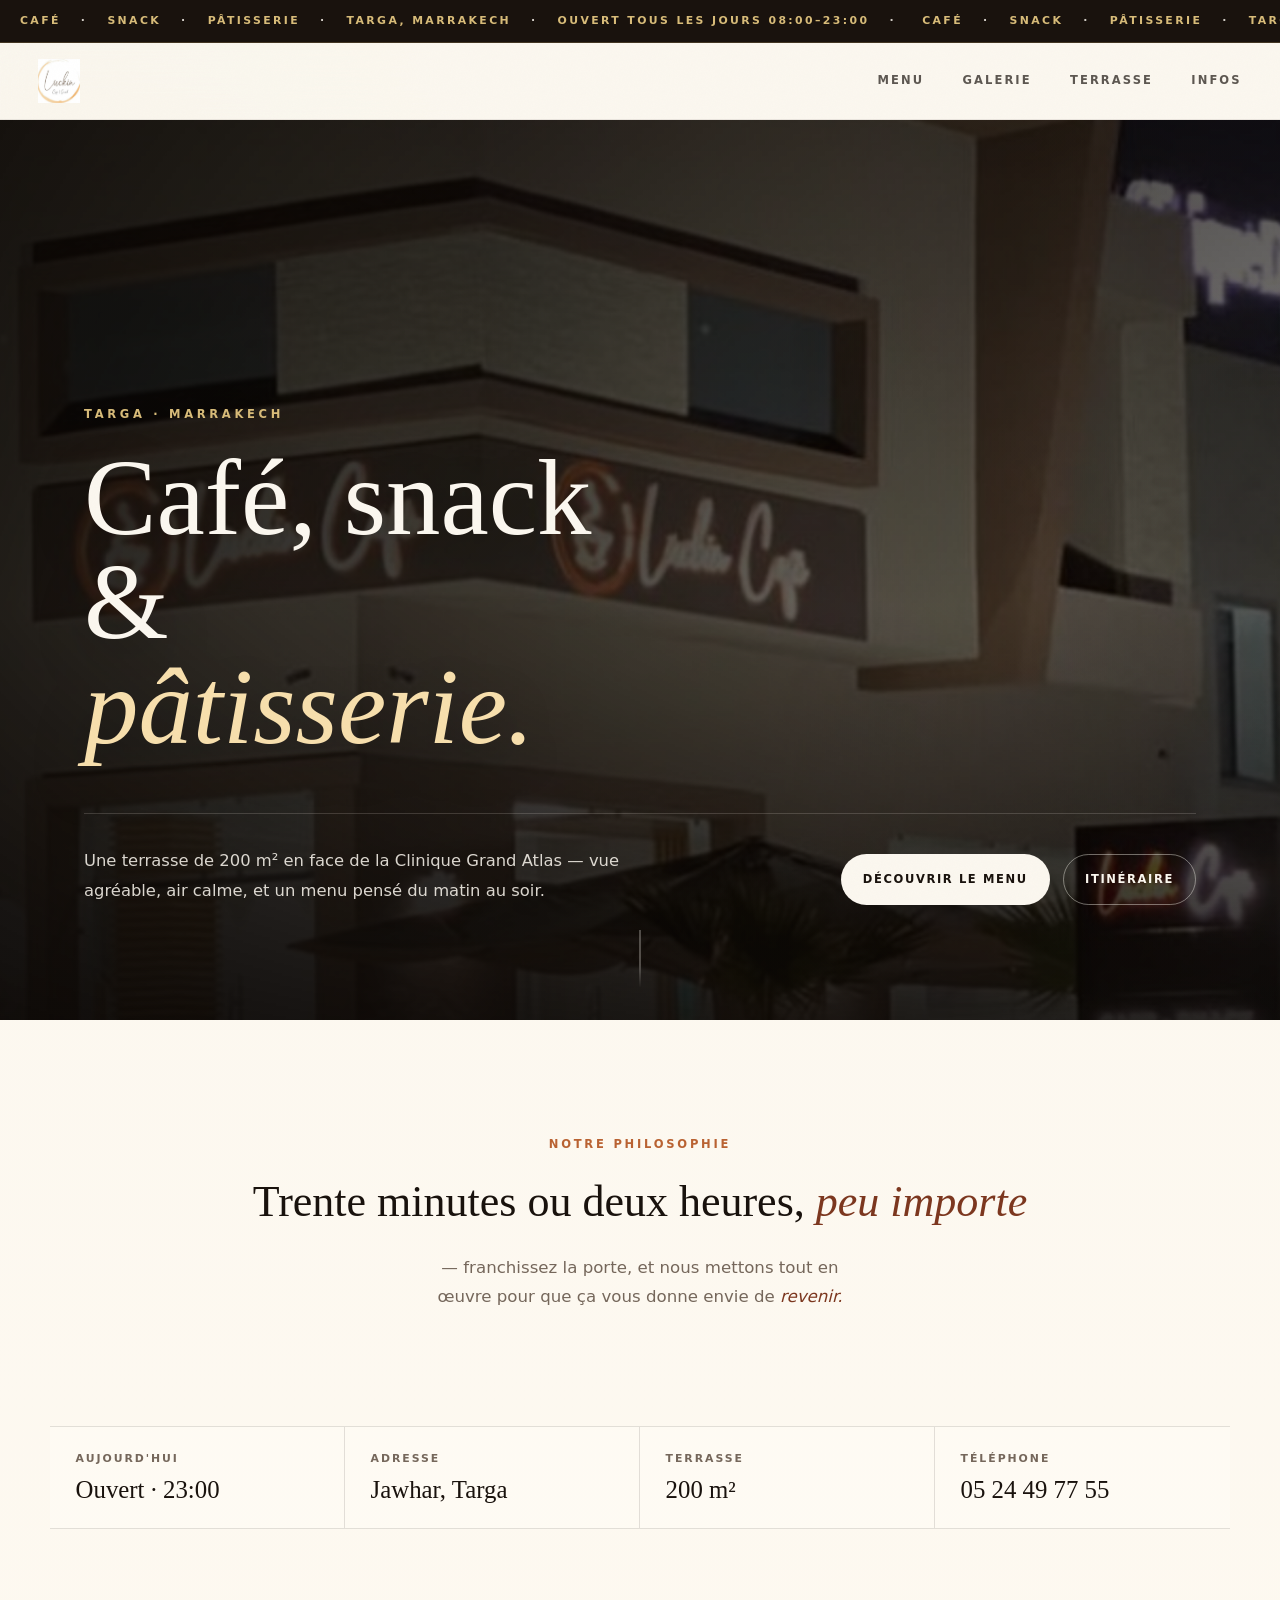
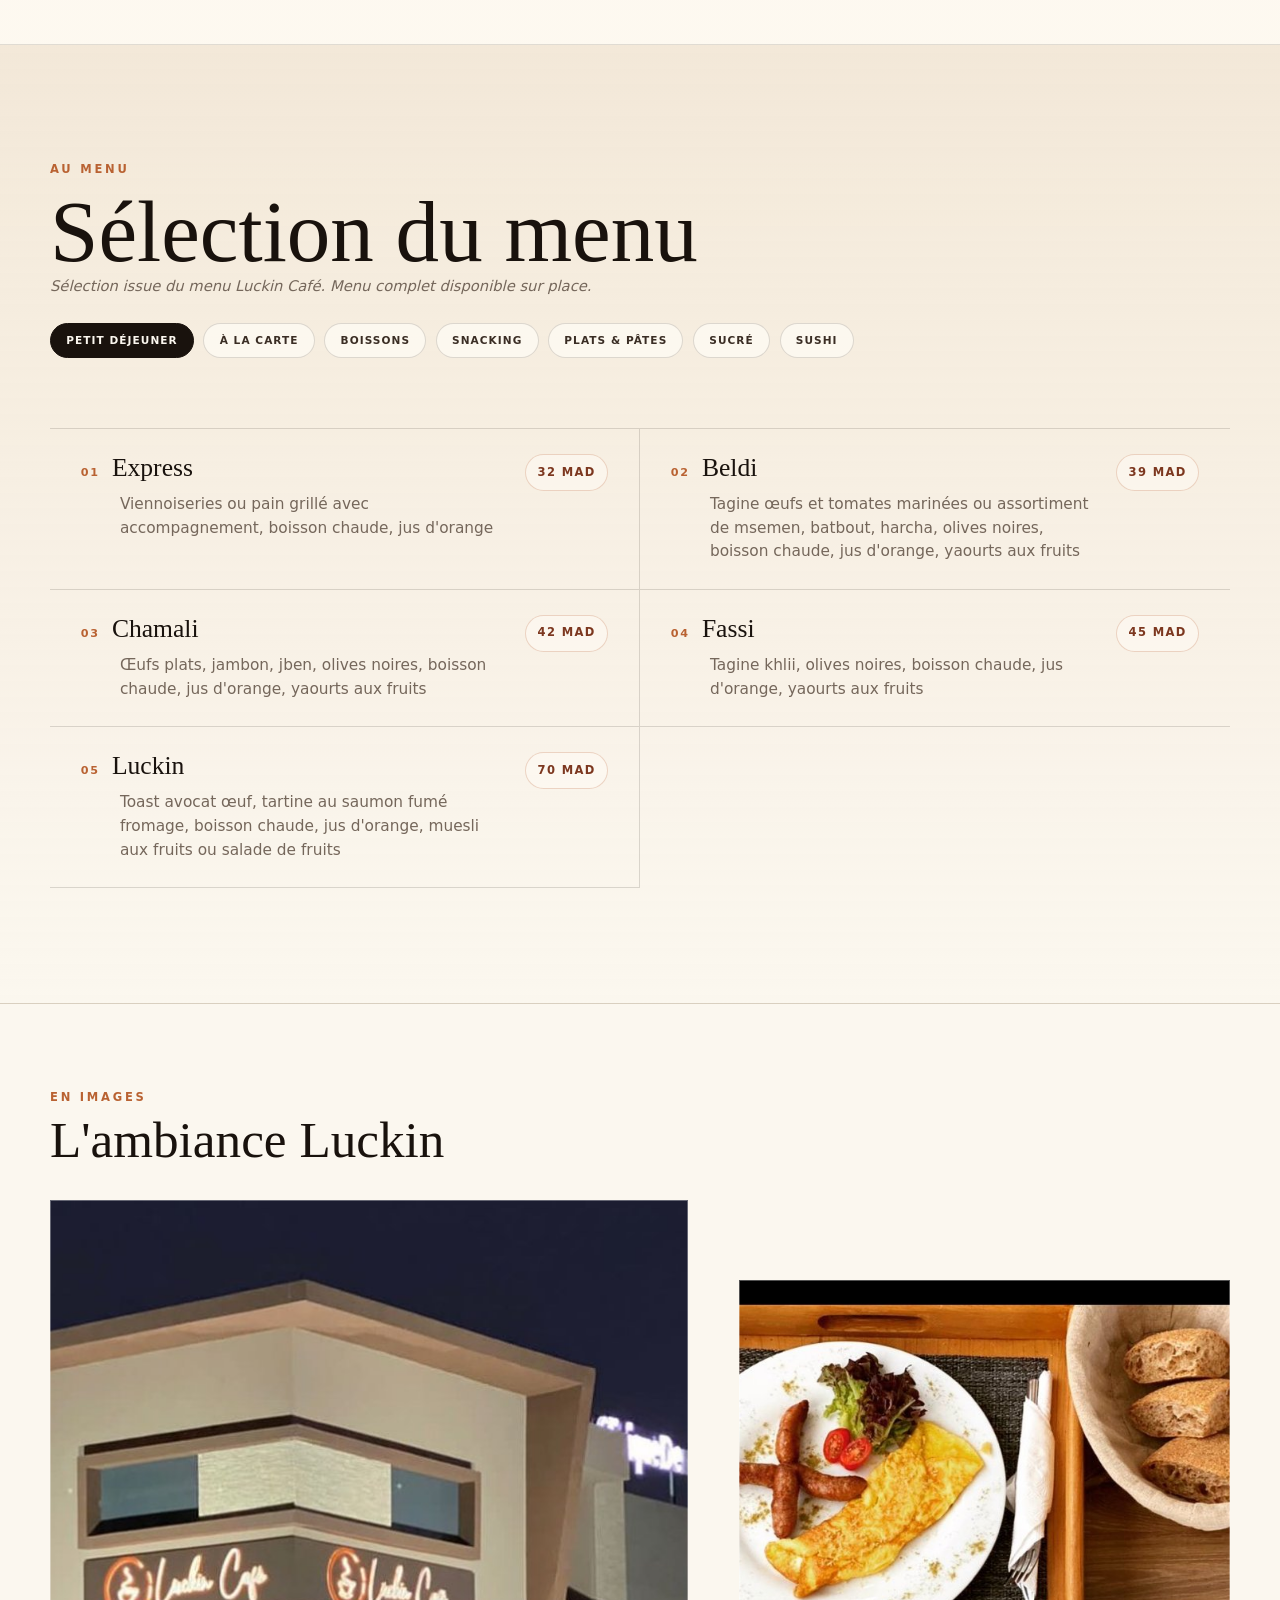
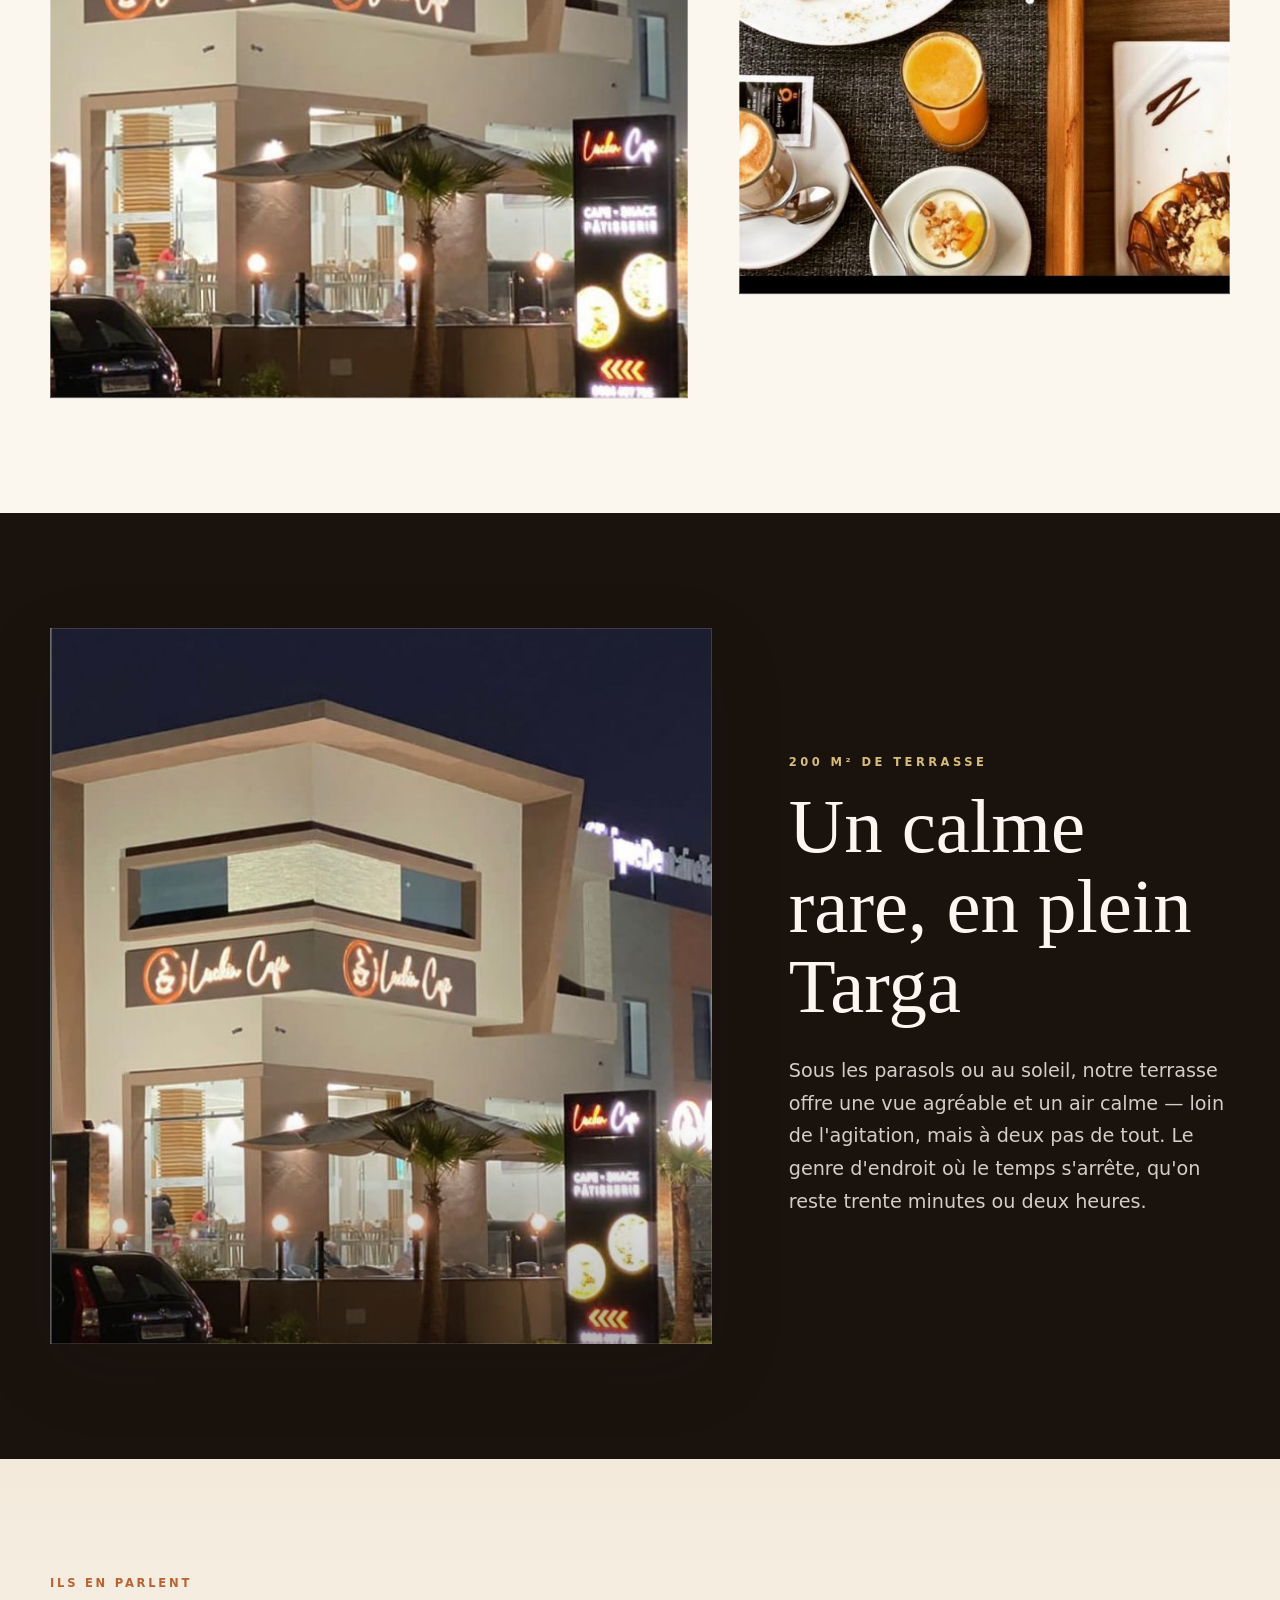
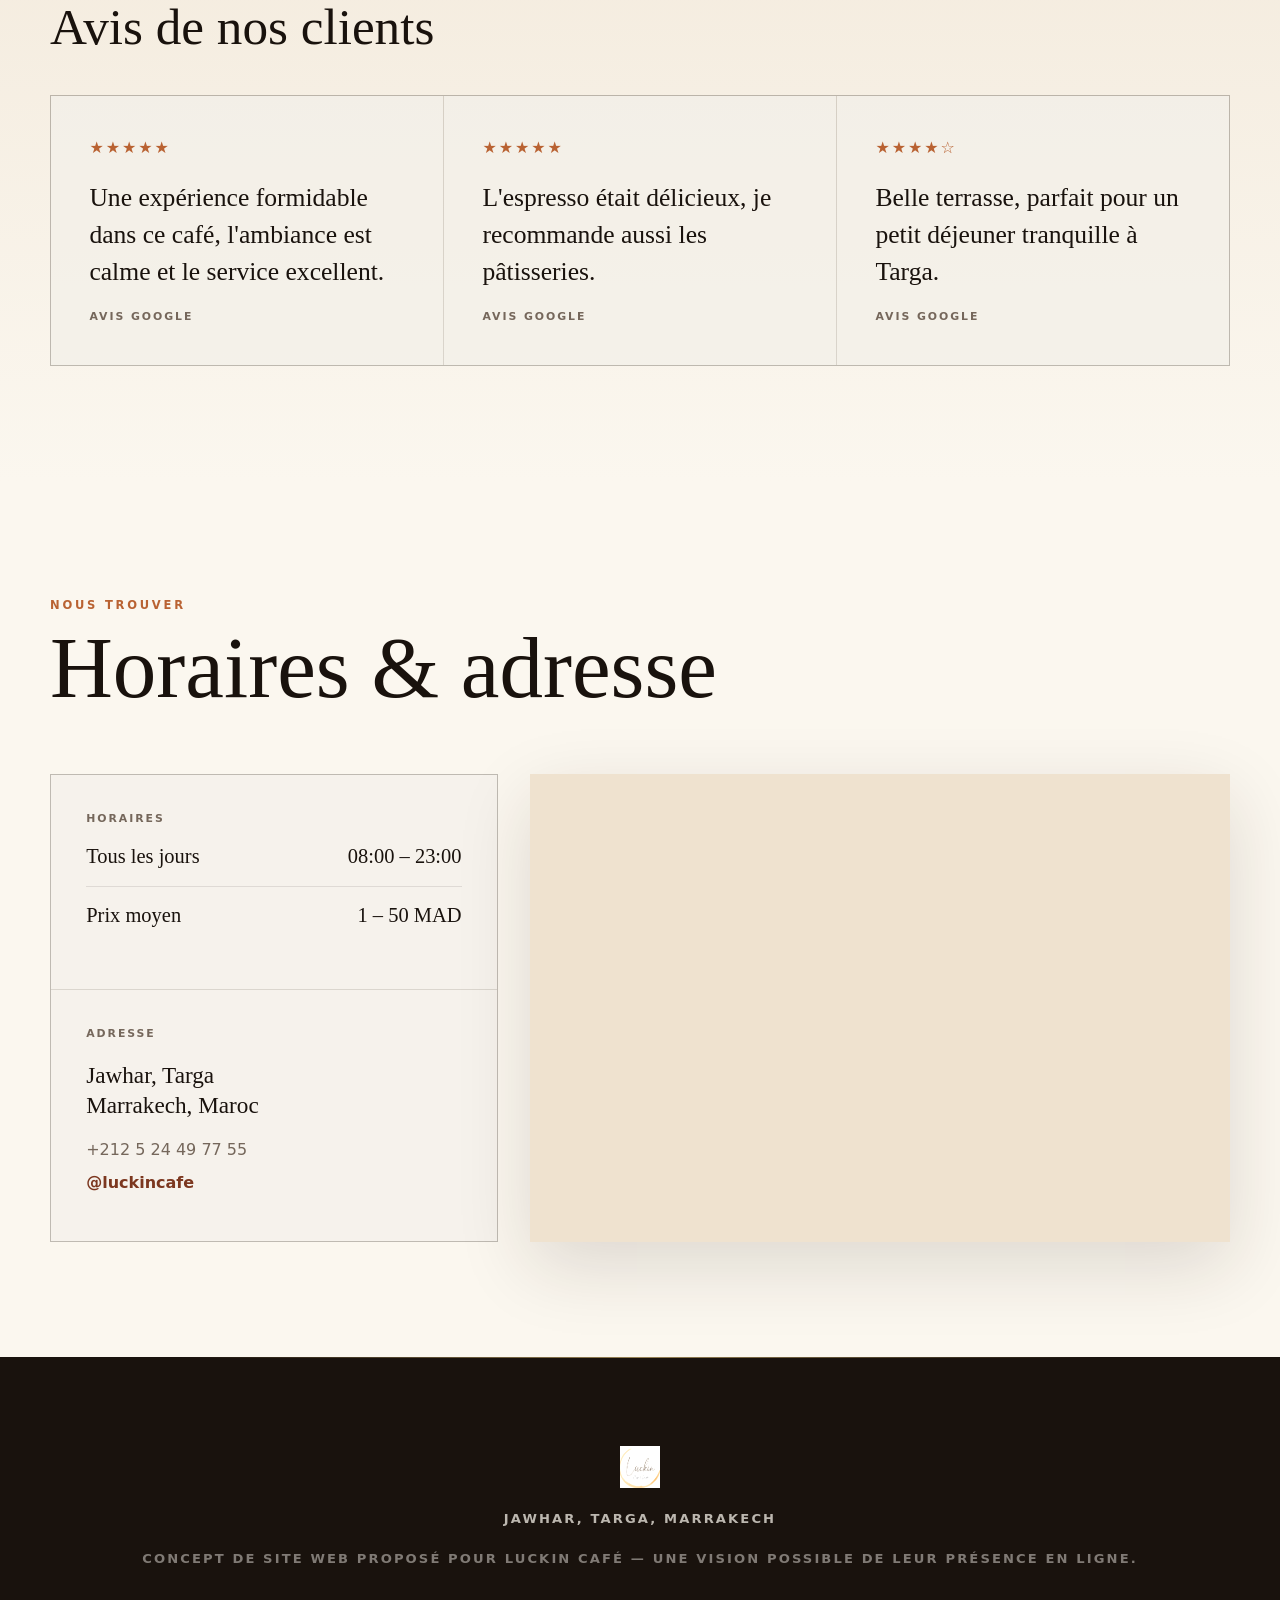
==== clients/luckin-cafe/index.html @ c0e6e48a "Polish testimonials section" ====
<!DOCTYPE html>
<html lang="fr">
<head>
<meta charset="UTF-8">
<meta name="viewport" content="width=device-width, initial-scale=1.0">
<title>Luckin Café — Targa, Marrakech</title>
<style>
  :root{
    --ink:#19120d;
    --ink-2:#3a2d24;
    --muted:#75675b;
    --paper:#fbf7ef;
    --paper-2:#f3eadc;
    --linen:#efe2cf;
    --copper:#b96232;
    --copper-deep:#7c371f;
    --olive:#59664d;
    --champagne:#d8bc79;
    --line:rgba(25,18,13,.12);
    --shadow:0 24px 70px rgba(45,31,20,.14);
    --serif:"Iowan Old Style","Cormorant Garamond",Georgia,serif;
    --sans:"Avenir Next","Segoe UI",system-ui,-apple-system,sans-serif;
  }

  *{box-sizing:border-box;margin:0;padding:0}
  html{scroll-behavior:smooth;background:var(--paper);overflow-x:hidden}
  body{
    min-width:320px;
    background:
      radial-gradient(circle at 8% 4%, rgba(216,188,121,.16), transparent 28rem),
      linear-gradient(180deg,var(--paper) 0%,#fffaf1 44%,var(--paper-2) 100%);
    color:var(--ink);
    font-family:var(--sans);
    font-size:16px;
    font-weight:400;
    line-height:1.7;
    -webkit-font-smoothing:antialiased;
    text-rendering:optimizeLegibility;
    overflow-x:hidden;
  }
  body::after{
    content:"";
    position:fixed;
    inset:0;
    z-index:9999;
    pointer-events:none;
    opacity:.035;
    background-image:url("data:image/svg+xml,%3Csvg xmlns='http://www.w3.org/2000/svg' width='120' height='120'%3E%3Cfilter id='n'%3E%3CfeTurbulence type='fractalNoise' baseFrequency='.72' numOctaves='3' stitchTiles='stitch'/%3E%3C/filter%3E%3Crect width='100%25' height='100%25' filter='url(%23n)' opacity='.7'/%3E%3C/svg%3E");
    mix-blend-mode:multiply;
  }
  a{color:inherit;text-decoration:none}
  img{max-width:100%;display:block}
  .serif,.ital{font-family:var(--serif)}
  .ital{font-style:italic}
  ::selection{background:var(--ink);color:var(--paper)}

  .progress{position:fixed;top:0;left:0;z-index:1000;width:0;height:3px;background:linear-gradient(90deg,var(--champagne),var(--copper));transform-origin:left center}

  .reveal,.reveal-l,.reveal-r{opacity:0;transition:opacity .9s cubic-bezier(.2,.65,.2,1),transform .9s cubic-bezier(.2,.65,.2,1)}
  .reveal{transform:translateY(34px)}
  .reveal-l{transform:translateX(-34px)}
  .reveal-r{transform:translateX(34px)}
  .reveal.in,.reveal-l.in,.reveal-r.in{opacity:1;transform:none}

  .marquee-strip{position:relative;z-index:30;width:100%;max-width:100vw;contain:paint;background:var(--ink);color:rgba(251,247,239,.82);overflow:hidden;white-space:nowrap;border-bottom:1px solid rgba(216,188,121,.22)}
  .marquee-track{display:inline-block;padding:.72rem 0;animation:marquee 34s linear infinite;font-size:.68rem;font-weight:600;letter-spacing:.22em;text-transform:uppercase}
  .marquee-track span{margin:0 1.25rem;color:var(--champagne)}
  @keyframes marquee{to{transform:translateX(-50%)}}

  header{position:sticky;top:0;z-index:40;background:rgba(251,247,239,.86);backdrop-filter:blur(18px);border-bottom:1px solid rgba(25,18,13,.08)}
  .nav-wrap{width:min(100%,1320px);margin:0 auto;padding:1rem clamp(1.1rem,3vw,2.4rem);display:flex;align-items:center;justify-content:space-between;gap:1.5rem}
  .logo{display:flex;align-items:center;letter-spacing:.18em;text-transform:uppercase;font-weight:700}
  .logo img{height:clamp(34px,4vw,44px)!important;width:auto;transition:transform .35s ease,filter .35s ease}
  .logo:hover img{transform:translateY(-1px);filter:contrast(1.08)}
  nav ul{display:flex;align-items:center;gap:clamp(1rem,3vw,2.8rem);list-style:none}
  nav a{position:relative;display:inline-flex;padding:.55rem 0;font-size:.72rem;font-weight:700;letter-spacing:.18em;text-transform:uppercase;color:rgba(25,18,13,.7);transition:color .25s ease}
  nav a::after{content:"";position:absolute;left:0;right:0;bottom:.35rem;height:1px;background:var(--copper);transform:scaleX(0);transform-origin:right;transition:transform .32s ease}
  nav a:hover{color:var(--ink)}
  nav a:hover::after{transform:scaleX(1);transform-origin:left}

  .hero{position:relative;height:100vh;min-height:100svh;overflow:hidden;contain:paint;display:grid;align-items:flex-end;background:var(--ink);isolation:isolate}
  .hero-bg{position:absolute;inset:-8%;z-index:-2;background-image:url('[data-uri]');background-size:cover;background-position:center;filter:saturate(.9) contrast(1.04);transform:scale(1.04);will-change:transform}
  .hero-overlay{position:absolute;inset:0;z-index:-1;background:linear-gradient(90deg,rgba(10,7,5,.86) 0%,rgba(10,7,5,.66) 45%,rgba(10,7,5,.38) 100%),linear-gradient(0deg,rgba(10,7,5,.8) 0%,rgba(10,7,5,.16) 46%,rgba(10,7,5,.5) 100%)}
  .hero-content{width:min(100%,1240px);max-width:100%;min-width:0;margin:0 auto;padding:clamp(2.5rem,6vw,4rem) clamp(1.35rem,5vw,4.5rem) clamp(4.75rem,9vw,7.25rem);color:var(--paper);display:grid;gap:clamp(.7rem,1.4vw,1rem)}
  .hero-eyebrow,.eyebrow{font-size:.72rem;font-weight:800;letter-spacing:.24em;text-transform:uppercase;color:var(--copper)}
  .hero-eyebrow{color:var(--champagne);max-width:max-content;margin-bottom:.35rem;letter-spacing:.32em}
  h1,h2{font-family:var(--serif);font-weight:400;line-height:.96;letter-spacing:0}
  h1{max-width:9.8ch;font-size:clamp(3.7rem,8.5vw,7.9rem);text-wrap:balance;overflow-wrap:normal;text-shadow:0 18px 55px rgba(0,0,0,.32)}
  h1 em{font-style:italic;color:#f7dfad}
  .hero-bottom{display:grid;grid-template-columns:minmax(0,34rem) auto;align-items:end;gap:clamp(1.2rem,3vw,2.75rem);min-width:0;max-width:100%;margin-top:clamp(1.5rem,3.4vw,2.4rem);padding-top:clamp(1.4rem,3vw,2rem);border-top:1px solid rgba(251,247,239,.16)}
  .sub{max-width:34rem;color:rgba(251,247,239,.86);font-size:clamp(1rem,1.28vw,1.16rem);line-height:1.78}
  .hero .btn:focus-visible{outline:2px solid var(--champagne);outline-offset:3px}
  .hero-scroll-cue{position:absolute;left:50%;bottom:clamp(1.25rem,3vw,2rem);width:1px;height:clamp(2.6rem,5vw,3.6rem);transform:translateX(-50%);background:linear-gradient(0deg,transparent,rgba(251,247,239,.55) 40%,rgba(251,247,239,.55));overflow:hidden}
  .hero-scroll-cue span{position:absolute;left:0;top:-100%;width:100%;height:100%;background:linear-gradient(0deg,transparent,var(--champagne));animation:heroScrollCue 2.4s cubic-bezier(.4,0,.2,1) infinite}
  @keyframes heroScrollCue{0%{top:-100%}60%,100%{top:100%}}
  .hero-actions{display:flex;flex-wrap:wrap;justify-content:flex-end;gap:.82rem}
  .btn{position:relative;display:inline-flex;align-items:center;justify-content:center;min-height:48px;padding:.92rem 1.32rem;border:1px solid rgba(251,247,239,.28);border-radius:999px;background:var(--paper);color:var(--ink);font-size:.72rem;font-weight:800;letter-spacing:.14em;text-transform:uppercase;overflow:hidden;transition:transform .25s ease,background .25s ease,color .25s ease,border-color .25s ease,box-shadow .25s ease}
  .btn::before{content:"";position:absolute;inset:0;background:linear-gradient(90deg,transparent,rgba(255,255,255,.35),transparent);transform:translateX(-120%);transition:transform .6s ease}
  .btn:hover{transform:translateY(-2px);box-shadow:0 16px 40px rgba(0,0,0,.18)}
  .btn:hover::before{transform:translateX(120%)}
  .btn.outline{background:transparent;color:var(--paper);border-color:rgba(251,247,239,.42)}
  .btn.outline:hover{background:rgba(251,247,239,.1);border-color:rgba(251,247,239,.72)}
  .hero .hero-eyebrow,.hero h1,.hero .sub,.hero .hero-actions{animation:heroFadeUp .8s cubic-bezier(.2,.65,.2,1) both}
  .hero h1{animation-delay:.1s}
  .hero .sub{animation-delay:.2s}
  .hero .hero-actions{animation-delay:.3s}
  @keyframes heroFadeUp{from{opacity:0;transform:translateY(18px)}to{opacity:1;transform:translateY(0)}}

  .statement{width:min(100% - 2.4rem,820px);margin:clamp(5rem,9vw,8rem) auto;text-align:center}
  .statement .eyebrow{margin-bottom:1.3rem}
  .statement .lead{font-family:var(--serif);font-weight:400;font-size:clamp(1.9rem,3.6vw,2.75rem);line-height:1.22;letter-spacing:0;text-wrap:balance;color:var(--ink)}
  .statement .body-copy{margin:1.5rem auto 0;max-width:32rem;font-family:var(--sans);font-size:clamp(1.02rem,1.3vw,1.15rem);line-height:1.75;color:var(--muted);text-wrap:balance}
  .statement em{font-style:italic;color:var(--copper-deep)}

  .meta-strip{width:min(100% - 2.4rem,1180px);margin:0 auto clamp(5rem,9vw,8rem);display:grid;grid-template-columns:repeat(4,1fr);border-top:1px solid var(--line);border-bottom:1px solid var(--line);background:rgba(255,252,246,.42)}
  .meta-cell{padding:1.45rem clamp(1rem,2vw,1.7rem);border-right:1px solid var(--line)}
  .meta-cell:last-child{border-right:0}
  .label{font-size:.68rem;font-weight:800;letter-spacing:.18em;text-transform:uppercase;color:var(--muted)}
  .value{margin-top:.38rem;font-family:var(--serif);font-size:clamp(1.15rem,2vw,1.55rem);line-height:1.2;color:var(--ink)}

  section{scroll-margin-top:96px}
  .menu-section,.gallery-section,.testimonial-section,.visit-section{padding:clamp(5rem,9vw,8rem) clamp(1.2rem,4vw,3rem)}
  .menu-section{background:linear-gradient(180deg,rgba(239,226,207,.72),rgba(251,247,239,.96));border-top:1px solid var(--line);border-bottom:1px solid var(--line)}
  .menu-head{width:min(100%,1180px);margin:0 auto clamp(2.2rem,5vw,4rem);display:flex;align-items:end;justify-content:space-between;gap:2rem}
  .menu-head h2{margin-top:.65rem;font-size:clamp(2.9rem,6.8vw,6.8rem);color:var(--ink)}
  .menu-section .menu-head{display:flex;flex-direction:column;align-items:stretch;justify-content:flex-start;gap:1.6rem}
  .menu-note{max-width:34rem;font-style:italic;color:var(--muted);font-size:.92rem;line-height:1.6}
  .menu-categories{display:flex;flex-wrap:nowrap;justify-content:flex-start;gap:.6rem;max-width:100%;overflow-x:auto;padding-bottom:.35rem;scrollbar-width:none}
  .menu-categories::-webkit-scrollbar{display:none}
  .menu-tab{appearance:none;flex:0 0 auto;white-space:nowrap;border:1px solid rgba(25,18,13,.14);border-radius:999px;background:rgba(255,252,246,.7);color:var(--ink-2);cursor:pointer;padding:.72rem .95rem;font:800 .66rem/1 var(--sans);letter-spacing:.1em;text-transform:uppercase;transition:transform .25s ease,background .25s ease,color .25s ease,border-color .25s ease,box-shadow .25s ease}
  .menu-tab:hover{transform:translateY(-2px);border-color:rgba(185,98,50,.38);box-shadow:0 12px 28px rgba(45,31,20,.08)}
  .menu-tab.active{background:var(--ink);color:var(--paper);border-color:var(--ink)}
  .menu-panel{display:none;width:min(100%,1180px);margin:0 auto;animation:panelIn .45s ease both}
  .menu-panel.active{display:block}
  @keyframes panelIn{from{opacity:0;transform:translateY(10px)}to{opacity:1;transform:none}}
  .menu-row-grid{display:grid;grid-template-columns:repeat(2,minmax(0,1fr));gap:0;border-top:1px solid rgba(25,18,13,.14)}
  .dish{position:relative;display:grid;grid-template-columns:1fr auto;gap:1.2rem;align-items:start;padding:1.55rem clamp(1rem,2.4vw,2rem);border-bottom:1px solid rgba(25,18,13,.14);min-height:126px;transition:background .25s ease,transform .25s ease}
  .dish:nth-child(odd){border-right:1px solid rgba(25,18,13,.14)}
  .dish:hover{background:rgba(255,252,246,.66);transform:translateY(-2px)}
  .num{display:inline-flex;margin-right:.75rem;font-size:.7rem;font-weight:800;letter-spacing:.16em;color:var(--copper)}
  .name{font-family:var(--serif);font-size:clamp(1.25rem,2vw,1.72rem);line-height:1.12;color:var(--ink)}
  .desc{margin:.55rem 0 0 2.45rem;max-width:30rem;color:var(--muted);font-size:.96rem;line-height:1.55}
  .price{white-space:nowrap;align-self:start;border:1px solid rgba(185,98,50,.24);border-radius:999px;padding:.48rem .72rem;color:var(--copper-deep);background:rgba(255,252,246,.5);font-size:.72rem;font-weight:900;letter-spacing:.12em;text-transform:uppercase}

  .gallery-section{background:var(--paper);padding-top:clamp(3.25rem,6.5vw,5.5rem)}
  .gallery-section .menu-head{margin-bottom:clamp(1.5rem,3.5vw,2.25rem)}
  .gallery-section .menu-head h2{font-size:clamp(2.1rem,4.2vw,3.2rem);margin-top:.5rem}
  .gallery-inner,.story-inner,.visit-inner{width:min(100%,1180px);margin:0 auto}
  .gallery-grid{display:grid;grid-template-columns:1.3fr 1fr;gap:clamp(1.5rem,4vw,3.5rem);align-items:start}
  .gallery-grid figure{position:relative;margin:0;overflow:hidden;background:var(--linen);box-shadow:0 1px 0 rgba(25,18,13,.08);aspect-ratio:4/5}
  .gallery-grid figure::after{content:"";position:absolute;inset:0;border:1px solid rgba(255,255,255,.32);pointer-events:none}
  .gallery-grid img{width:100%;height:100%;object-fit:cover;display:block;transition:transform .8s cubic-bezier(.2,.65,.2,1),filter .5s ease}
  .gallery-grid figure:hover img{transform:scale(1.045);filter:saturate(1.05) contrast(1.03)}
  .gallery-grid figcaption{margin-top:.9rem;font-size:.72rem;font-weight:700;letter-spacing:.14em;text-transform:uppercase;color:var(--muted)}
  .gallery-grid .gb{margin-top:clamp(2.5rem,8vw,5rem)}

  .story{padding:clamp(5rem,9vw,8rem) clamp(1.2rem,4vw,3rem);background:var(--ink);color:var(--paper)}
  .story-inner{display:grid;grid-template-columns:minmax(0,1.2fr) minmax(300px,.8fr);align-items:center;gap:clamp(2rem,6vw,5rem)}
  .story-img{position:relative;overflow:hidden;min-height:clamp(360px,52vw,680px);box-shadow:var(--shadow)}
  .story-img::after{content:"";position:absolute;inset:0;background:linear-gradient(0deg,rgba(10,7,5,.3) 0%,transparent 32%);box-shadow:inset 0 0 0 1px rgba(251,247,239,.14);pointer-events:none}
  .story-img img{width:100%;height:100%;object-fit:cover;transition:transform 1s cubic-bezier(.2,.65,.2,1)}
  .story-img:hover img{transform:scale(1.035)}
  .story-text{max-width:34rem}
  .story-text .eyebrow{color:var(--champagne);margin-bottom:.9rem;letter-spacing:.3em}
  .story-text h2{margin:0 0 1.75rem;font-size:clamp(3rem,6vw,6.1rem);line-height:1.04;color:var(--paper)}
  .story-text p{font-size:clamp(1.02rem,1.5vw,1.2rem);line-height:1.7;color:rgba(251,247,239,.82)}

  .testimonial-section{background:linear-gradient(180deg,var(--paper-2),var(--paper))}
  .testimonial-section .menu-head{margin-bottom:clamp(1.75rem,4vw,2.75rem)}
  .testimonial-section .menu-head h2{font-size:clamp(2.1rem,4.2vw,3.2rem);margin-top:.5rem}
  .testimonial-grid{width:min(100%,1180px);margin:0 auto;display:grid;grid-template-columns:repeat(3,1fr);gap:1px;background:rgba(25,18,13,.14);border:1px solid rgba(25,18,13,.14)}
  .testimonial{background:rgba(255,252,246,.72);padding:clamp(1.6rem,3vw,2.5rem);min-height:245px;display:flex;flex-direction:column;justify-content:flex-start;gap:1.1rem;transition:background .25s ease,transform .25s ease}
  .testimonial:hover{background:#fffaf2;transform:translateY(-2px)}
  .stars{color:var(--copper);letter-spacing:.12em;font-size:1rem}
  .quote{font-family:var(--serif);font-size:clamp(1.35rem,2vw,1.8rem);line-height:1.45;color:var(--ink)}
  .who{font-size:.68rem;font-weight:900;letter-spacing:.18em;text-transform:uppercase;color:var(--muted)}

  .visit-section{background:var(--paper)}
  .visit-grid{display:grid;grid-template-columns:minmax(280px,.78fr) minmax(0,1.22fr);gap:clamp(1.2rem,3vw,2rem);align-items:stretch}
  .visit-info{display:grid;gap:1px;background:rgba(25,18,13,.14);border:1px solid rgba(25,18,13,.14)}
  .block{background:rgba(255,252,246,.76);padding:clamp(1.4rem,3vw,2.2rem)}
  .row{display:flex;justify-content:space-between;gap:1rem;padding:1rem 0;border-bottom:1px solid rgba(25,18,13,.1);font-family:var(--serif);font-size:1.28rem;line-height:1.25}
  .row:last-child{border-bottom:0}
  address{margin:1rem 0;font-style:normal;font-family:var(--serif);font-size:1.45rem;line-height:1.3}
  .block p{color:var(--muted);margin-top:.35rem}.ig{color:var(--copper-deep);font-weight:800}
  .map-wrap{min-height:460px;overflow:hidden;background:var(--linen);box-shadow:var(--shadow)}
  .map-wrap iframe{width:100%;height:100%;min-height:460px;border:0;filter:saturate(.78) contrast(1.02)}

  footer{position:relative;padding:clamp(3.5rem,7vw,6rem) 1.2rem;background:var(--ink);color:rgba(251,247,239,.72);text-align:center;overflow:hidden}
  footer::before{content:"";position:absolute;left:50%;top:0;width:min(88%,920px);height:1px;transform:translateX(-50%);background:linear-gradient(90deg,transparent,rgba(216,188,121,.65),transparent)}
  footer .logo{justify-content:center;margin-bottom:1.2rem}
  footer .logo img{height:42px!important;margin:0 auto!important;filter:brightness(1.08)}
  footer>div:not(.logo){font-size:.82rem;font-weight:700;letter-spacing:.16em;text-transform:uppercase}
  footer .note{margin-top:1.1rem;color:rgba(251,247,239,.46);font-size:.72rem;letter-spacing:.08em;text-transform:none}

  @media (max-width:900px){
    .nav-wrap{align-items:flex-start;flex-direction:column;gap:.6rem}.nav-wrap nav{width:100%;overflow-x:auto;padding-bottom:.2rem}nav ul{width:max-content;gap:1.25rem}
    .hero{height:100vh;min-height:100svh;align-items:end}.hero-content{padding-top:clamp(2rem,5vw,3rem);padding-bottom:clamp(3.5rem,8vw,5rem)}.hero-bottom{grid-template-columns:1fr;margin-top:1.25rem;padding-top:1.25rem}.hero-actions{justify-content:flex-start}.sub{max-width:32rem}.hero-scroll-cue{display:none}
    .meta-strip{grid-template-columns:repeat(2,1fr)}.meta-cell:nth-child(2){border-right:0}.meta-cell:nth-child(-n+2){border-bottom:1px solid var(--line)}
    .menu-head{display:grid}.menu-categories{justify-content:flex-start}.menu-row-grid{grid-template-columns:1fr}.dish:nth-child(odd){border-right:0}
    .gallery-grid{gap:1.75rem}.gallery-grid .gb{margin-top:1.75rem}
    .story-inner,.visit-grid{grid-template-columns:1fr}.story-img,.map-wrap,.map-wrap iframe{min-height:390px}.testimonial-grid{grid-template-columns:1fr}
  }
  @media (max-width:560px){
    body{font-size:15px}.marquee-track{animation-duration:24s}.hero-content{padding:clamp(1.75rem,7vw,2.5rem) 1.2rem 3.25rem}.hero h1{font-size:clamp(3rem,14.4vw,4.25rem);line-height:.98;max-width:8.6ch}
    .hero .sub{max-width:100%;font-size:.98rem;line-height:1.65}.hero-bottom,.hero-actions{width:100%;max-width:100%;min-width:0}.hero-bottom{margin-top:1rem;padding-top:1rem}.hero-actions{display:grid}.hero .btn{width:100%;min-width:0;white-space:normal}.statement{width:min(100% - 1.5rem,820px)}.meta-strip{width:min(100% - 1.5rem,1180px)}
    .meta-strip{grid-template-columns:1fr}.meta-cell{border-right:0;border-bottom:1px solid var(--line)}.meta-cell:last-child{border-bottom:0}
    .menu-section,.gallery-section,.testimonial-section,.visit-section,.story{padding-left:.9rem;padding-right:.9rem}.dish{grid-template-columns:1fr;gap:.8rem}.desc{margin-left:0}.price{justify-self:start}
    .gallery-grid{grid-template-columns:1fr;gap:1.5rem}.gallery-grid .gb{margin-top:0}.story-img,.map-wrap,.map-wrap iframe{min-height:330px}.story-text h2{font-size:clamp(2.3rem,10vw,3rem)}.row{font-size:1.12rem}
  }
  @media (prefers-reduced-motion:reduce){
    html{scroll-behavior:auto}*,*::before,*::after{animation-duration:.001ms!important;animation-iteration-count:1!important;transition-duration:.001ms!important;scroll-behavior:auto!important}.reveal,.reveal-l,.reveal-r{opacity:1;transform:none}.hero-bg{transform:none!important}.hero .hero-eyebrow,.hero h1,.hero .sub,.hero .hero-actions{opacity:1;transform:none}
  }
</style>
</head>
<body>

<div class="progress" id="progressBar"></div>

<div class="marquee-strip">
  <div class="marquee-track">
    <span>CAFÉ</span>·<span>SNACK</span>·<span>PÂTISSERIE</span>·<span>TARGA, MARRAKECH</span>·<span>OUVERT TOUS LES JOURS 08:00–23:00</span>·
    <span>CAFÉ</span>·<span>SNACK</span>·<span>PÂTISSERIE</span>·<span>TARGA, MARRAKECH</span>·<span>OUVERT TOUS LES JOURS 08:00–23:00</span>·
  </div>
</div>

<header>
  <div class="nav-wrap">
    <div class="logo"><img src="[data-uri]" alt="Luckin Café" style="height:42px;display:block;"></div>
    <nav>
      <ul>
        <li><a href="#menu">Menu</a></li>
        <li><a href="#galerie">Galerie</a></li>
        <li><a href="#terrasse">Terrasse</a></li>
        <li><a href="#visit">Infos</a></li>
      </ul>
    </nav>
  </div>
</header>

<section class="hero">
  <div class="hero-bg" id="heroBg"></div>
  <div class="hero-overlay"></div>
  <div class="hero-content">
    <div class="hero-eyebrow">Targa · Marrakech</div>
    <h1>Café, snack<br>&amp; <em>pâtisserie.</em></h1>
    <div class="hero-bottom">
      <p class="sub">Une terrasse de 200 m² en face de la Clinique Grand Atlas — vue agréable, air calme, et un menu pensé du matin au soir.</p>
      <div class="hero-actions">
        <a href="#menu" class="btn">Découvrir le menu</a>
        <a href="#visit" class="btn outline">Itinéraire</a>
      </div>
    </div>
  </div>
  <div class="hero-scroll-cue" aria-hidden="true"><span></span></div>
</section>

<section class="statement reveal">
  <div class="eyebrow">NOTRE PHILOSOPHIE</div>
  <p class="lead">Trente minutes ou deux heures, <em>peu importe</em></p>
  <p class="body-copy">— franchissez la porte, et nous mettons tout en œuvre pour que ça vous donne envie de <em>revenir.</em></p>
</section>

<div class="meta-strip reveal">
  <div class="meta-cell">
    <div class="label">Aujourd'hui</div>
    <div class="value">Ouvert · 23:00</div>
  </div>
  <div class="meta-cell">
    <div class="label">Adresse</div>
    <div class="value">Jawhar, Targa</div>
  </div>
  <div class="meta-cell">
    <div class="label">Terrasse</div>
    <div class="value">200 m²</div>
  </div>
  <div class="meta-cell">
    <div class="label">Téléphone</div>
    <div class="value">05 24 49 77 55</div>
  </div>
</div>

<section class="menu-section" id="menu">
  <div class="menu-head reveal">
    <div>
      <div class="eyebrow">AU MENU</div>
      <h2>Sélection du menu</h2>
      <p class="menu-note">Sélection issue du menu Luckin Café. Menu complet disponible sur place.</p>
    </div>
    <div class="menu-categories">
      <button class="menu-tab active" data-tab="petitdej">Petit déjeuner</button>
      <button class="menu-tab" data-tab="alacarte">À la carte</button>
      <button class="menu-tab" data-tab="boissons">Boissons</button>
      <button class="menu-tab" data-tab="snacking">Snacking</button>
      <button class="menu-tab" data-tab="plats">Plats & pâtes</button>
      <button class="menu-tab" data-tab="sucre">Sucré</button>
      <button class="menu-tab" data-tab="sushi">Sushi</button>
    </div>
  </div>

  <div class="reveal">
    <div class="menu-panel active" id="petitdej">
      <div class="menu-row-grid">
        <div class="dish"><div class="left"><span class="num">01</span><span class="name">Express</span><div class="desc">Viennoiseries ou pain grillé avec accompagnement, boisson chaude, jus d'orange</div></div><div class="price">32 MAD</div></div>
        <div class="dish"><div class="left"><span class="num">02</span><span class="name">Beldi</span><div class="desc">Tagine œufs et tomates marinées ou assortiment de msemen, batbout, harcha, olives noires, boisson chaude, jus d'orange, yaourts aux fruits</div></div><div class="price">39 MAD</div></div>
        <div class="dish"><div class="left"><span class="num">03</span><span class="name">Chamali</span><div class="desc">Œufs plats, jambon, jben, olives noires, boisson chaude, jus d'orange, yaourts aux fruits</div></div><div class="price">42 MAD</div></div>
        <div class="dish"><div class="left"><span class="num">04</span><span class="name">Fassi</span><div class="desc">Tagine khlii, olives noires, boisson chaude, jus d'orange, yaourts aux fruits</div></div><div class="price">45 MAD</div></div>
        <div class="dish"><div class="left"><span class="num">05</span><span class="name">Luckin</span><div class="desc">Toast avocat œuf, tartine au saumon fumé fromage, boisson chaude, jus d'orange, muesli aux fruits ou salade de fruits</div></div><div class="price">70 MAD</div></div>
      </div>
    </div>
    <div class="menu-panel" id="alacarte">
      <div class="menu-row-grid">
        <div class="dish"><div class="left"><span class="num">01</span><span class="name">Omelette Khlii</span></div><div class="price">35 MAD</div></div>
        <div class="dish"><div class="left"><span class="num">02</span><span class="name">Croque Fromage, Dinde Fumée</span></div><div class="price">30 MAD</div></div>
        <div class="dish"><div class="left"><span class="num">03</span><span class="name">Assortiment Msemen, Harcha, Baghrir</span></div><div class="price">15 MAD</div></div>
        <div class="dish"><div class="left"><span class="num">04</span><span class="name">Assortiment de Charcuterie et Fromage</span></div><div class="price">22 MAD</div></div>
        <div class="dish"><div class="left"><span class="num">05</span><span class="name">Soupe de Poisson</span></div><div class="price">30 MAD</div></div>
        <div class="dish"><div class="left"><span class="num">06</span><span class="name">Omelette Fromage</span></div><div class="price">19 MAD</div></div>
      </div>
    </div>
    <div class="menu-panel" id="boissons">
      <div class="menu-row-grid">
        <div class="dish"><div class="left"><span class="num">01</span><span class="name">Espresso</span></div><div class="price">13 MAD</div></div>
        <div class="dish"><div class="left"><span class="num">02</span><span class="name">Café Crème</span></div><div class="price">14 MAD</div></div>
        <div class="dish"><div class="left"><span class="num">03</span><span class="name">Thé Marocain</span></div><div class="price">14 MAD</div></div>
        <div class="dish"><div class="left"><span class="num">04</span><span class="name">Cappuccino</span></div><div class="price">16 MAD</div></div>
        <div class="dish"><div class="left"><span class="num">05</span><span class="name">Jus d'Orange</span></div><div class="price">17 MAD</div></div>
        <div class="dish"><div class="left"><span class="num">06</span><span class="name">Smoothie Mangue</span><div class="desc">Boule mangue, orange, yaourt, mangue</div></div><div class="price">35 MAD</div></div>
      </div>
    </div>
    <div class="menu-panel" id="snacking">
      <div class="menu-row-grid">
        <div class="dish"><div class="left"><span class="num">01</span><span class="name">Sandwich Poulet</span><div class="desc">Poulet, laitue, tomate, fromage, sauce</div></div><div class="price">35 MAD</div></div>
        <div class="dish"><div class="left"><span class="num">02</span><span class="name">Panini Viande Hachée</span><div class="desc">Sauce pesto, viande hachée, mozzarella, fromage rouge</div></div><div class="price">37 MAD</div></div>
        <div class="dish"><div class="left"><span class="num">03</span><span class="name">Tacos Poulet</span><div class="desc">Poulet, frites, mozzarella, cheddar, sauce</div></div><div class="price">40 MAD</div></div>
        <div class="dish"><div class="left"><span class="num">04</span><span class="name">Quesadillas Poulet</span><div class="desc">Poulet, poivron, guacamole, fromage, oignons</div></div><div class="price">45 MAD</div></div>
        <div class="dish"><div class="left"><span class="num">05</span><span class="name">Burger Royal</span><div class="desc">Viande hachée, jambon, cheddar, œuf, salade, sauce</div></div><div class="price">55 MAD</div></div>
      </div>
    </div>
    <div class="menu-panel" id="plats">
      <div class="menu-row-grid">
        <div class="dish"><div class="left"><span class="num">01</span><span class="name">Pâtes Carbonara</span><div class="desc">Pâtes au choix, jambon fumé, jaune d'œuf, crème fraîche, mozzarella</div></div><div class="price">45 MAD</div></div>
        <div class="dish"><div class="left"><span class="num">02</span><span class="name">Lasagne Bolognaise</span><div class="desc">Viande hachée, mozzarella, sauce tomate</div></div><div class="price">45 MAD</div></div>
        <div class="dish"><div class="left"><span class="num">03</span><span class="name">Brochette de Poulet</span><div class="desc">Brochette de poulet, salade, frites</div></div><div class="price">50 MAD</div></div>
        <div class="dish"><div class="left"><span class="num">04</span><span class="name">Tagine Poulet</span><div class="desc">Tagine de poulet aux citrons confits et olives</div></div><div class="price">50 MAD</div></div>
        <div class="dish"><div class="left"><span class="num">05</span><span class="name">Paella</span><div class="desc">Crevettes, poulet, moules, poivron, riz</div></div><div class="price">60 MAD</div></div>
      </div>
    </div>
    <div class="menu-panel" id="sucre">
      <div class="menu-row-grid">
        <div class="dish"><div class="left"><span class="num">01</span><span class="name">Crêpe Nutella Banane</span></div><div class="price">28 MAD</div></div>
        <div class="dish"><div class="left"><span class="num">02</span><span class="name">Tiramisu Oreo</span><div class="desc">Oreo, crème chantilly</div></div><div class="price">25 MAD</div></div>
        <div class="dish"><div class="left"><span class="num">03</span><span class="name">Chocolat Liégeois</span><div class="desc">Boule vanille, boule chocolat, crème chantilly</div></div><div class="price">45 MAD</div></div>
        <div class="dish"><div class="left"><span class="num">04</span><span class="name">Banana Split</span><div class="desc">Boule fraise, boule vanille, boule chocolat, banane</div></div><div class="price">57 MAD</div></div>
      </div>
    </div>
    <div class="menu-panel" id="sushi">
      <div class="menu-row-grid">
        <div class="dish"><div class="left"><span class="num">01</span><span class="name">Nigiri Saumon</span><div class="desc">2 pièces</div></div><div class="price">30 MAD</div></div>
        <div class="dish"><div class="left"><span class="num">02</span><span class="name">California Sésame</span><div class="desc">Saumon, avocat, sésame</div></div><div class="price">35 MAD</div></div>
        <div class="dish"><div class="left"><span class="num">03</span><span class="name">Sashimi Saumon</span><div class="desc">4 pièces</div></div><div class="price">40 MAD</div></div>
        <div class="dish"><div class="left"><span class="num">04</span><span class="name">Crunchy Maki Cheese</span><div class="desc">Saumon, cheese, tobiko — 6 pièces</div></div><div class="price">50 MAD</div></div>
        <div class="dish"><div class="left"><span class="num">05</span><span class="name">Tartare Saumon</span><div class="desc">Saumon, avocat, riz, tobiko, goma wakame</div></div><div class="price">60 MAD</div></div>
      </div>
    </div>
  </div>
</section>

<section class="gallery-section" id="galerie">
  <div class="gallery-inner">
    <div class="menu-head reveal">
      <div>
        <div class="eyebrow">EN IMAGES</div>
        <h2>L'ambiance Luckin</h2>
      </div>
    </div>
    <div class="gallery-grid reveal">
      <figure class="ga"><img src="[data-uri]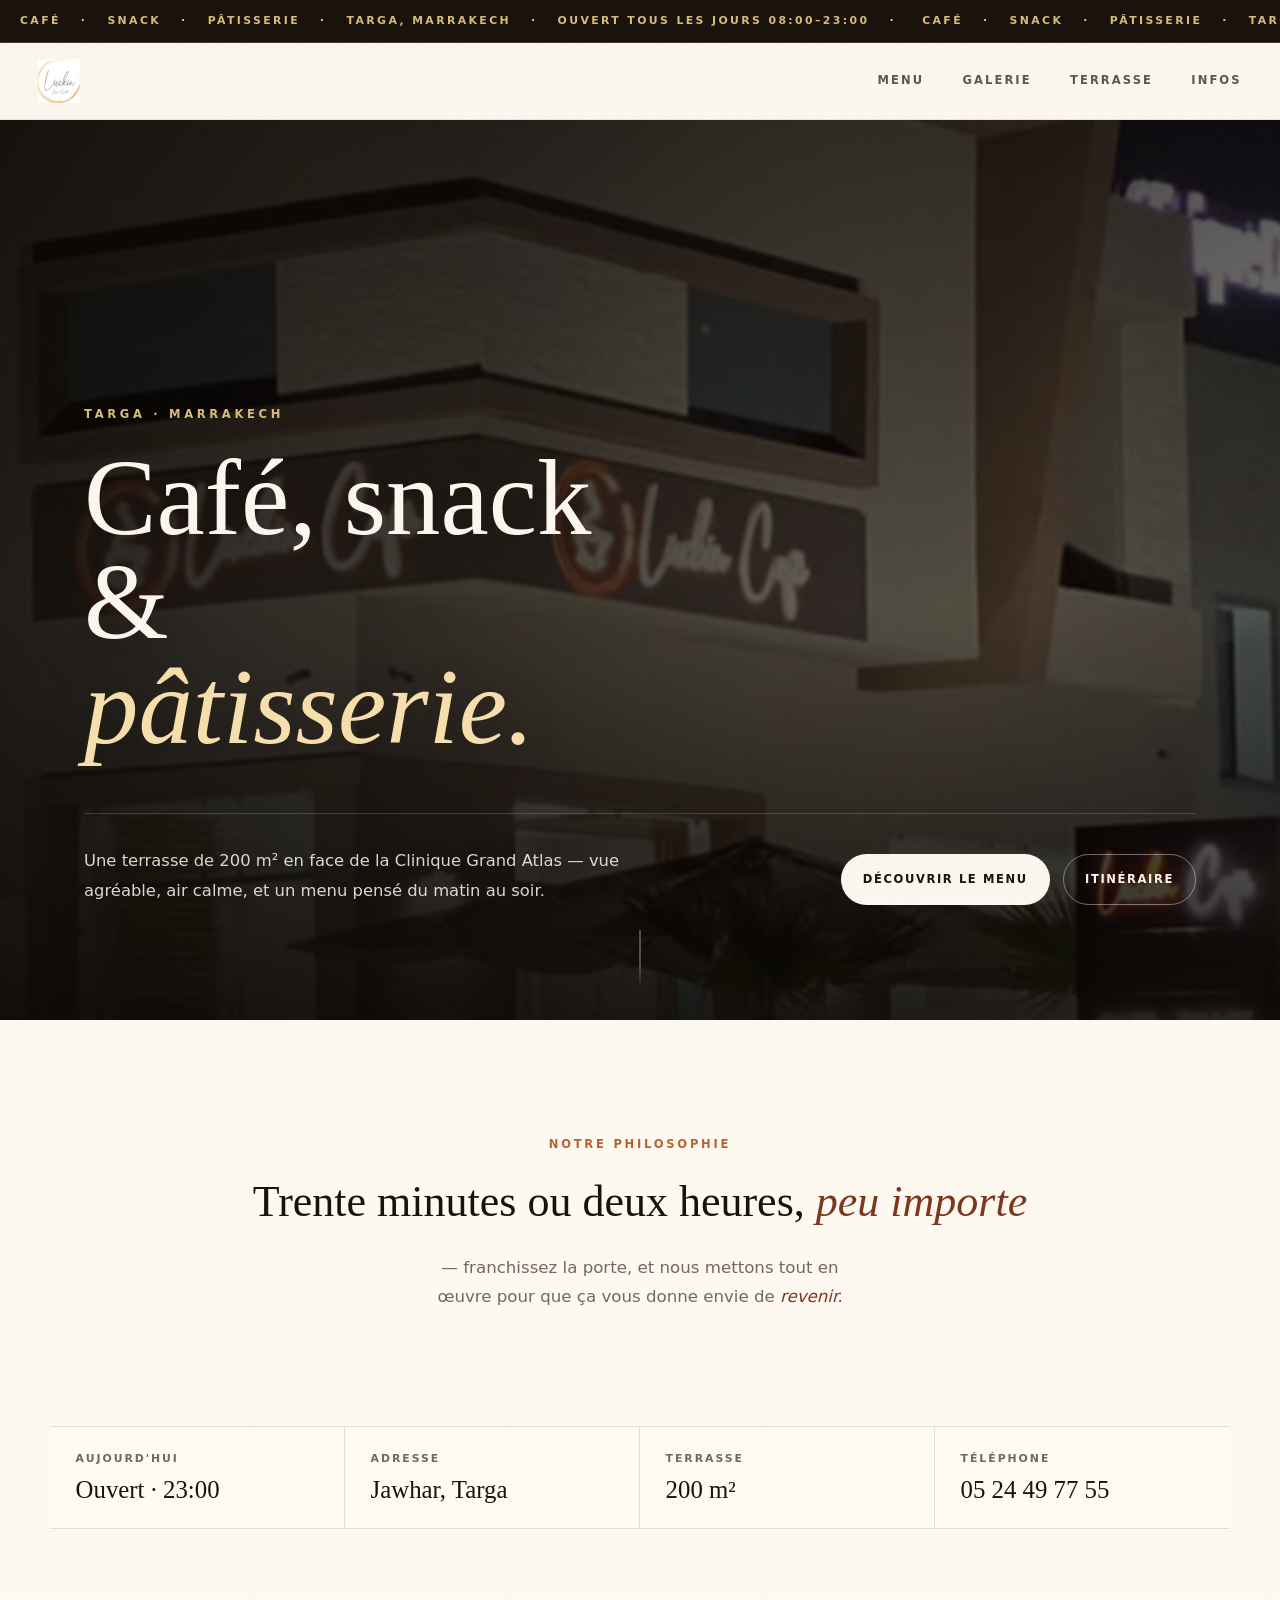
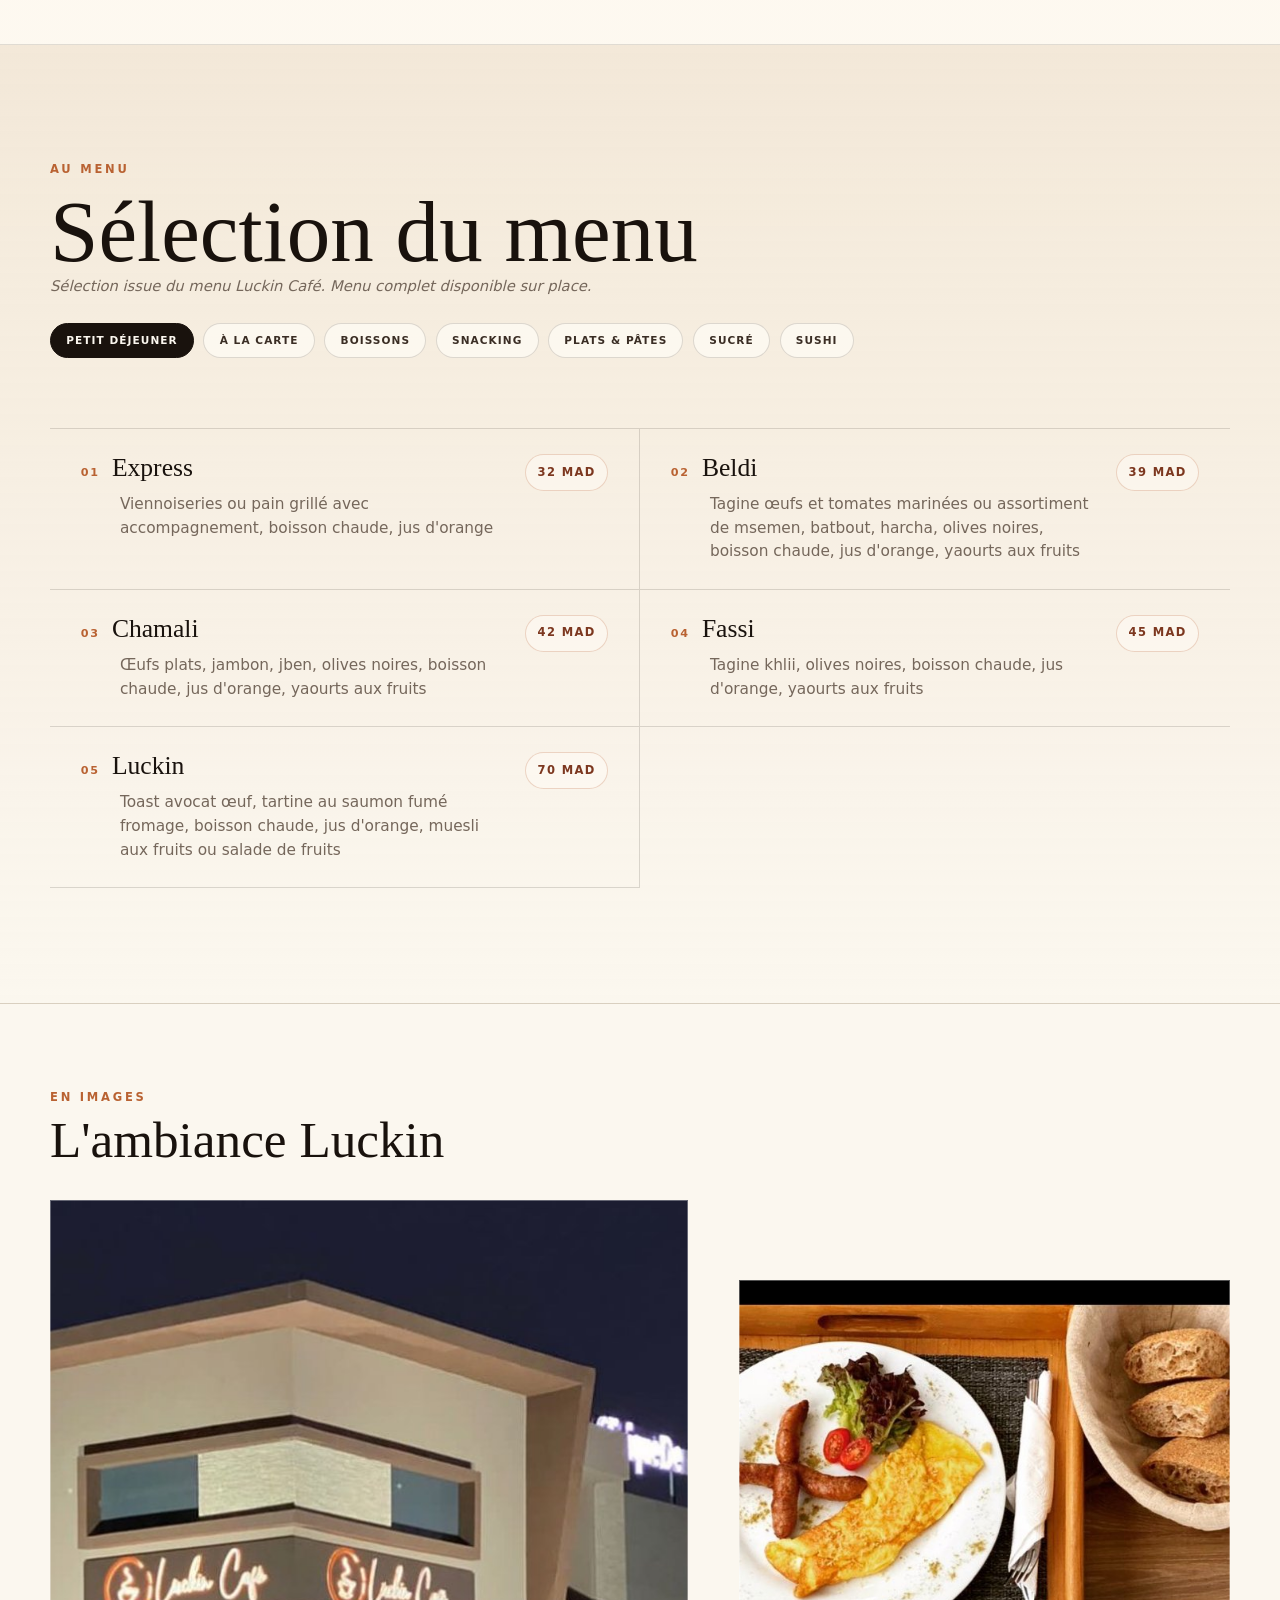
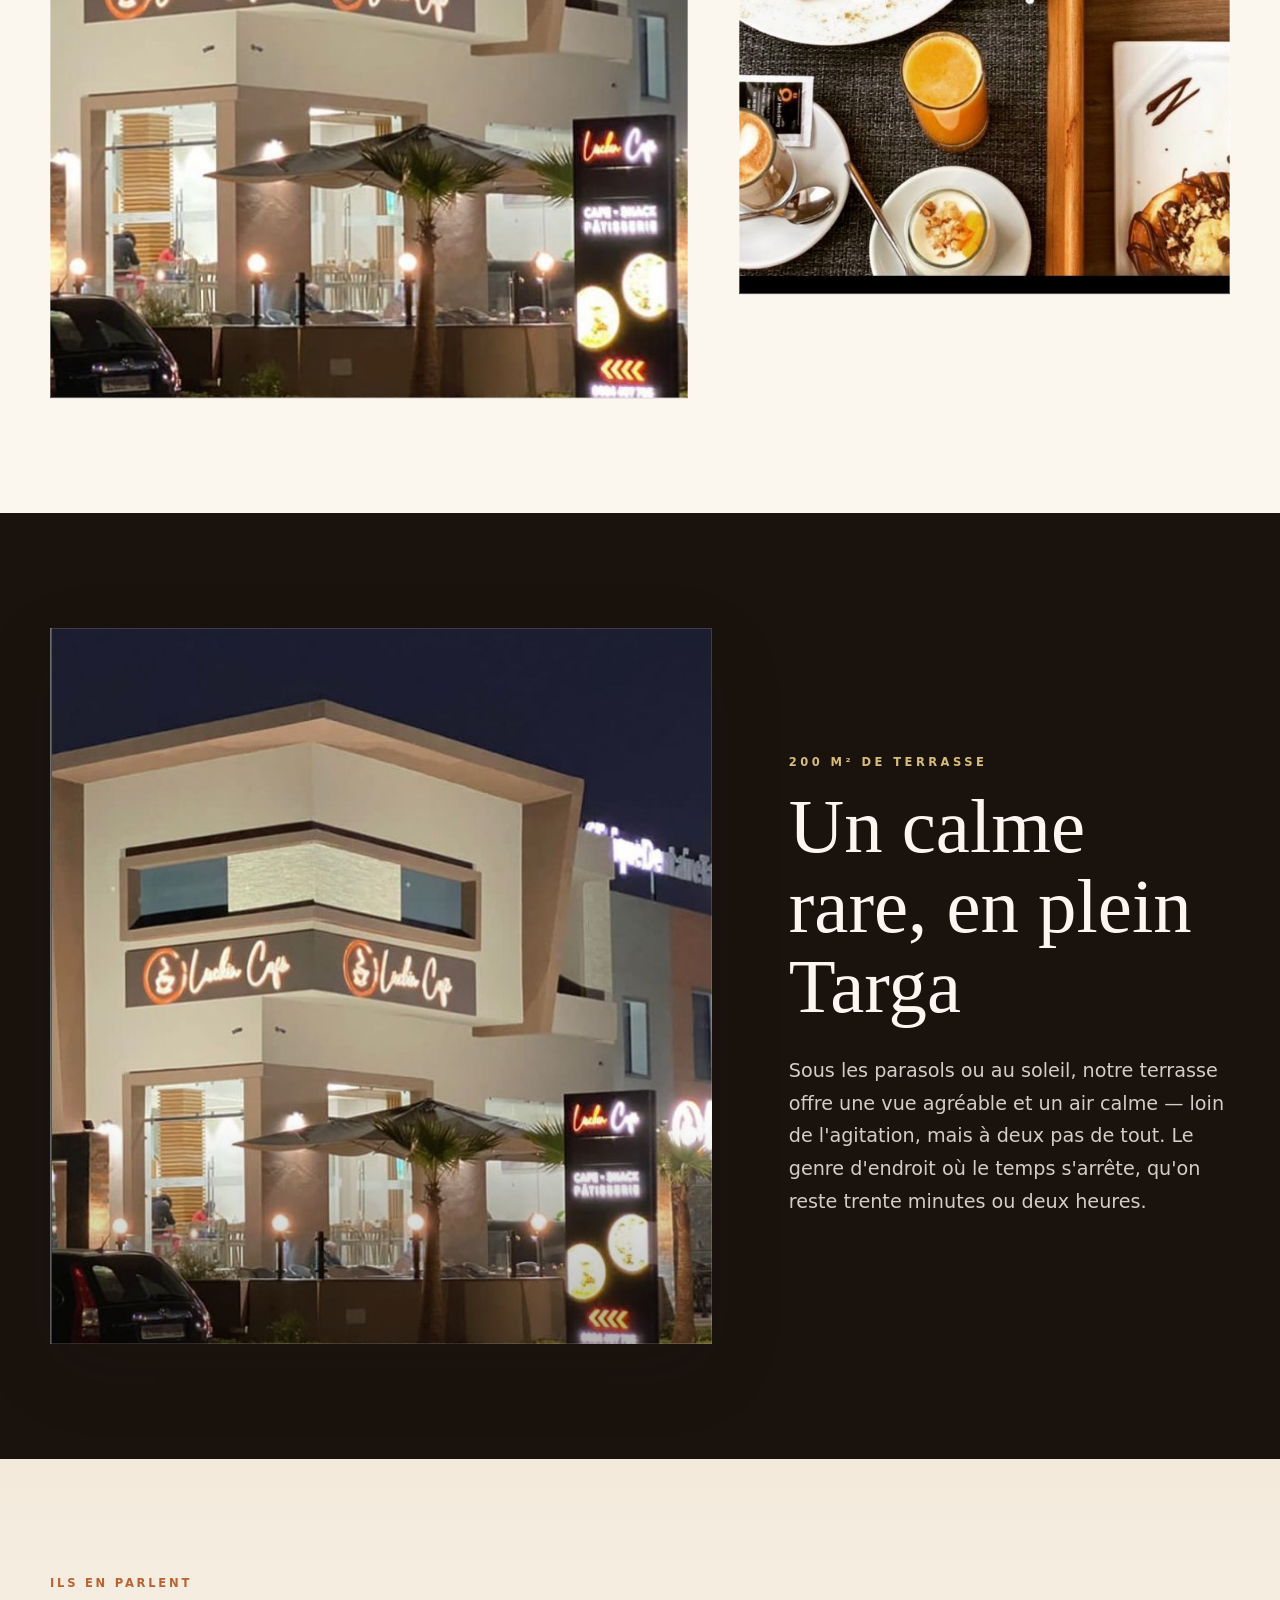
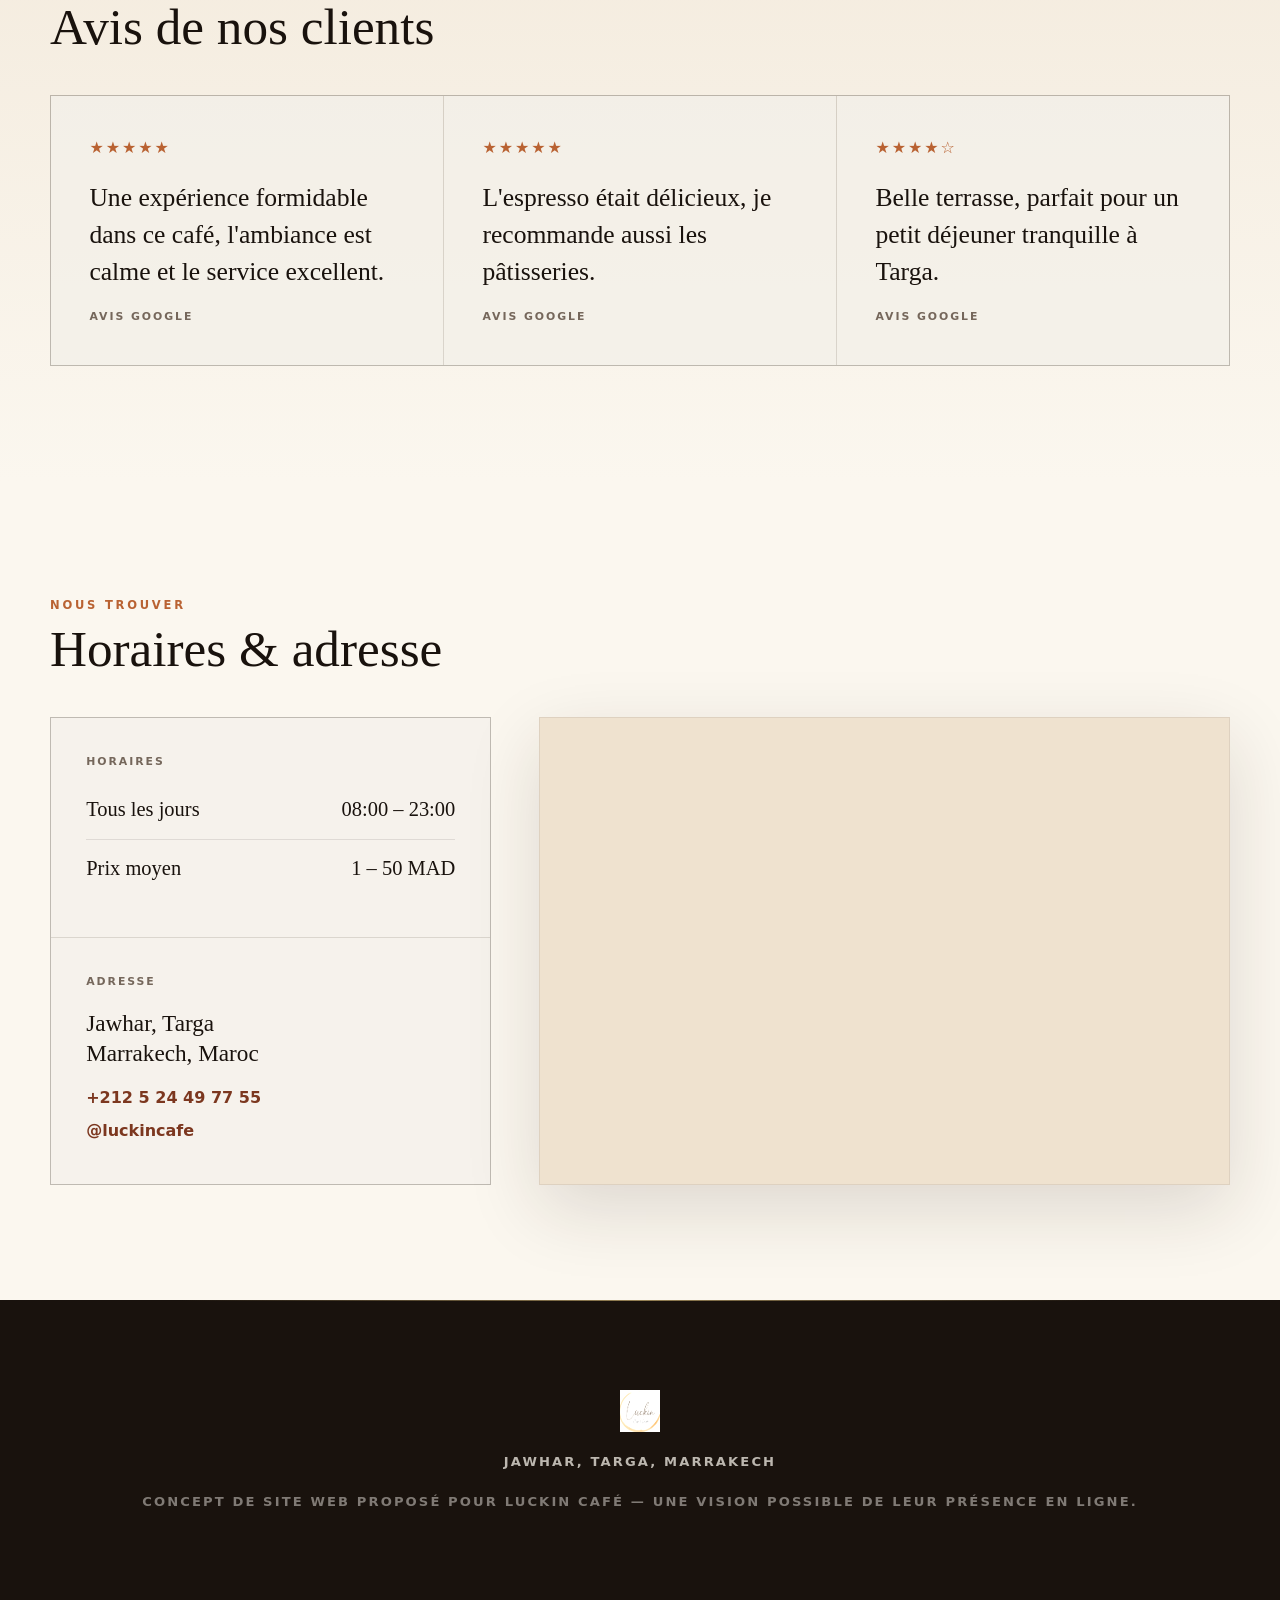
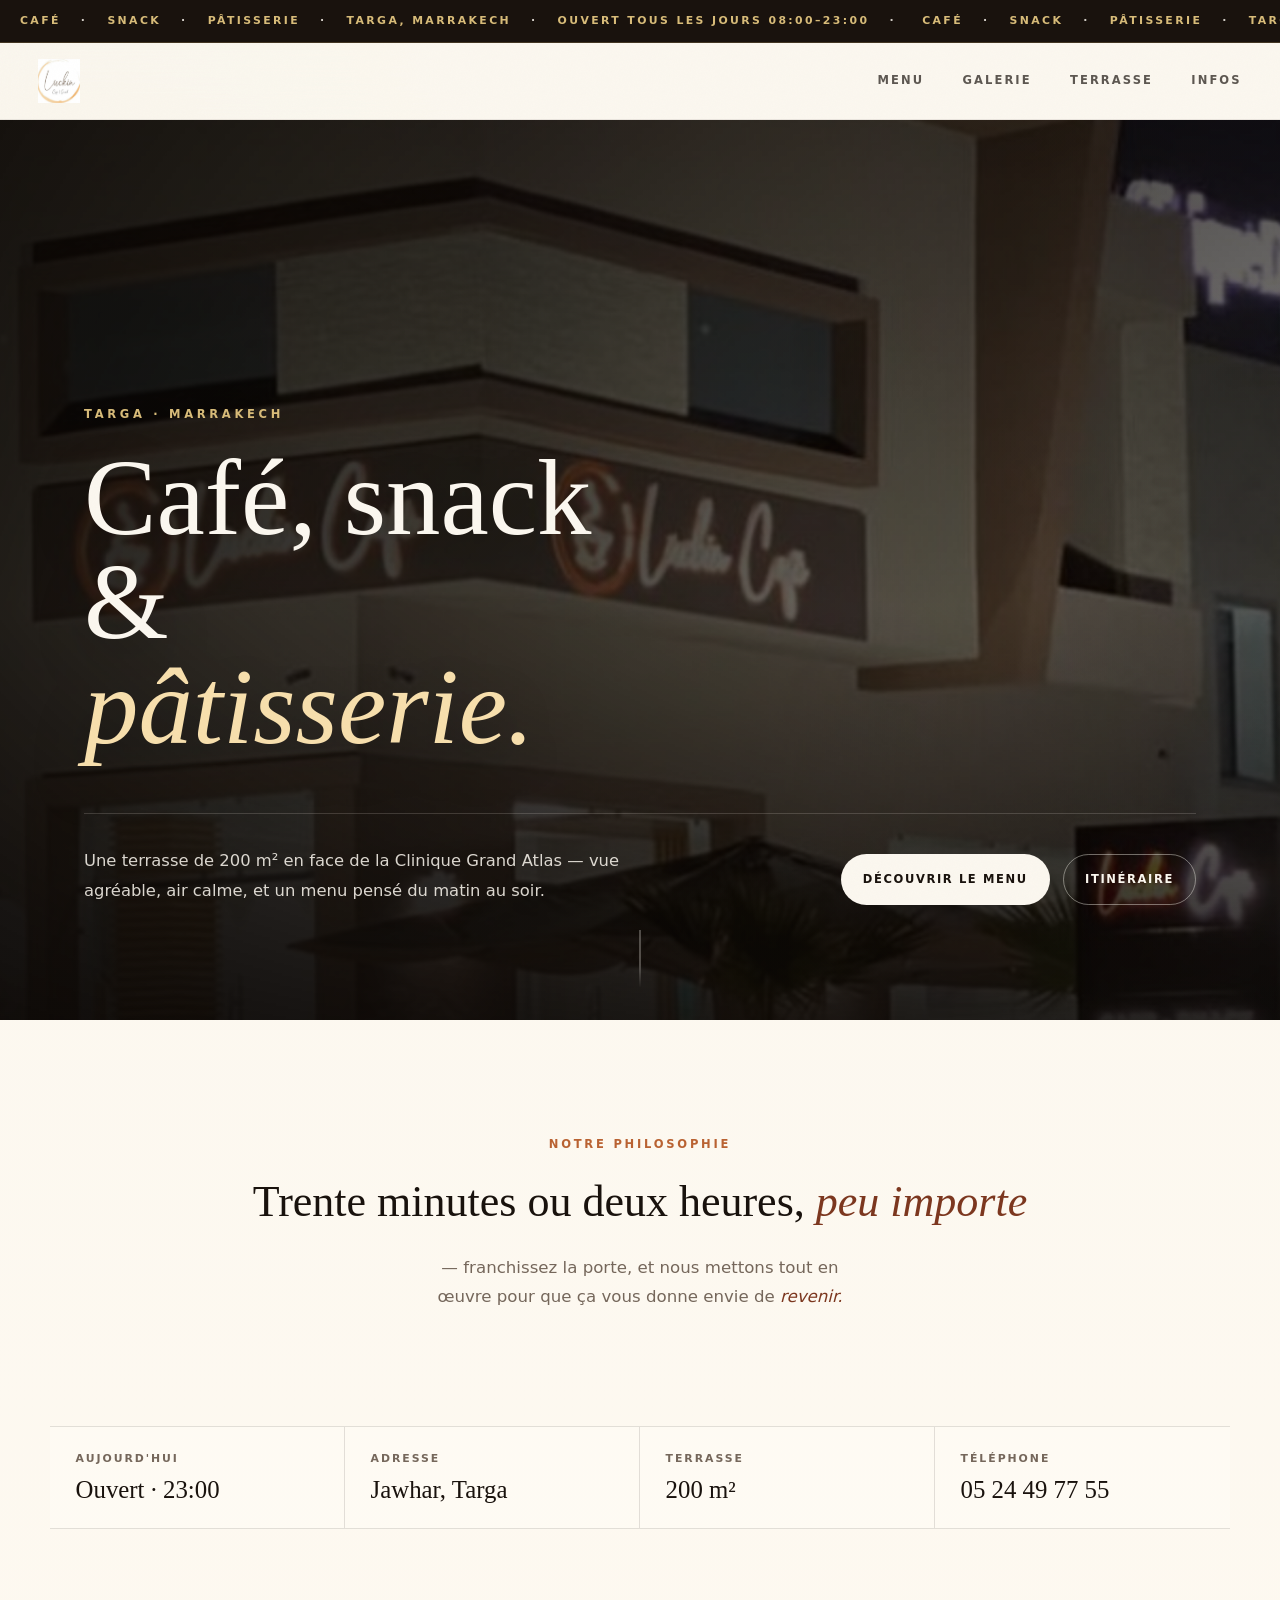
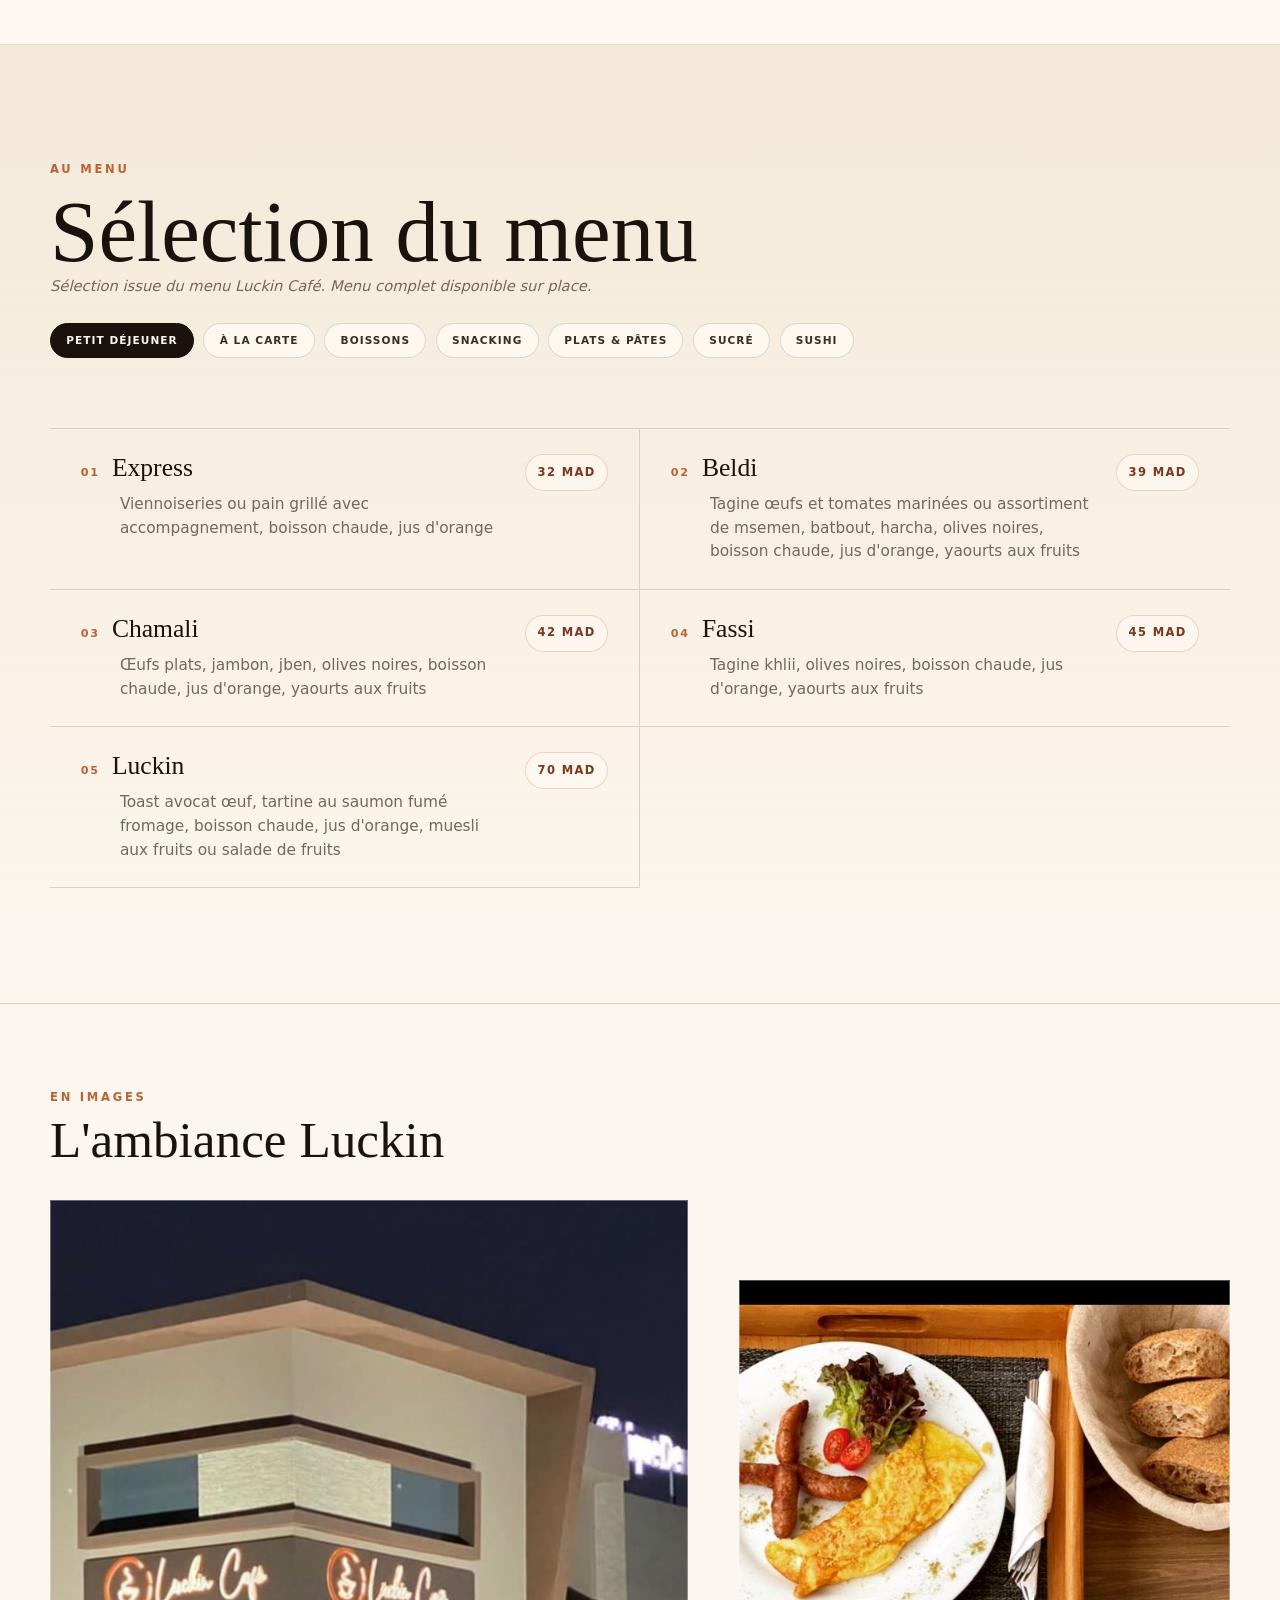
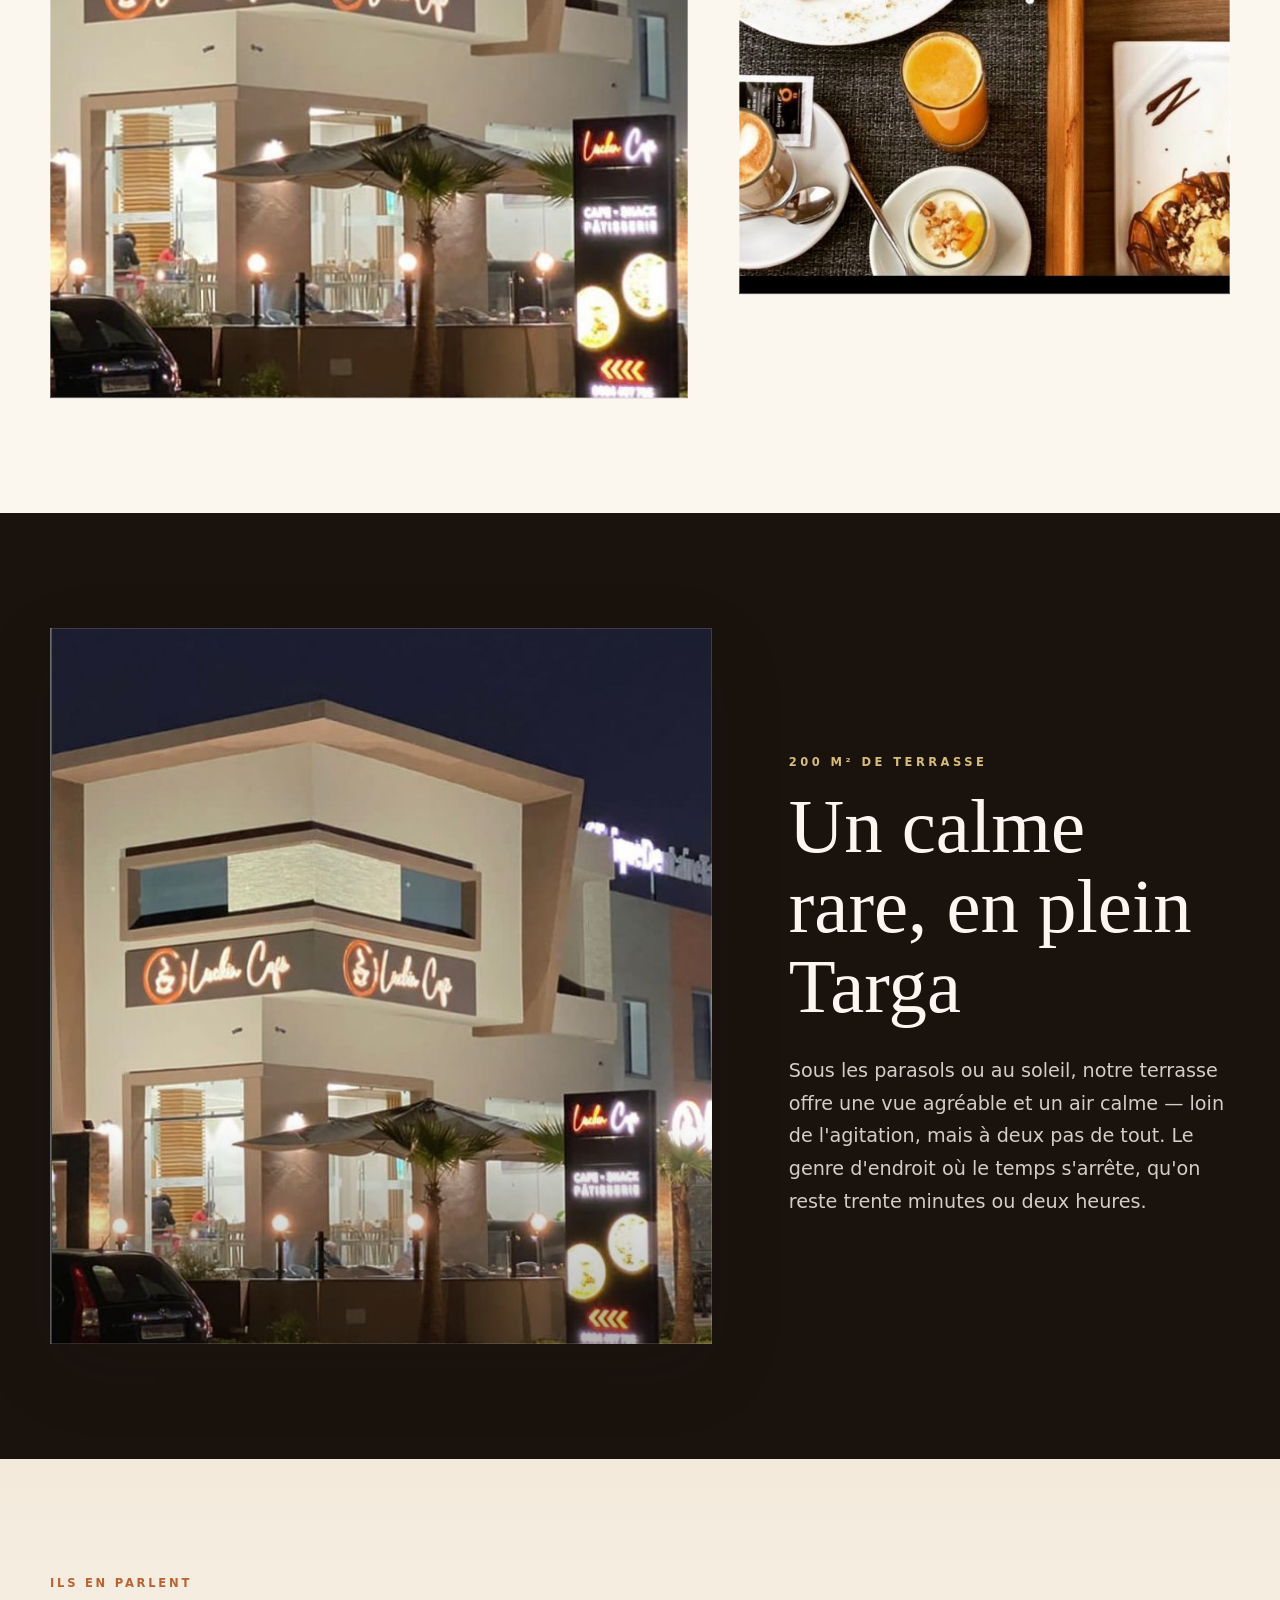
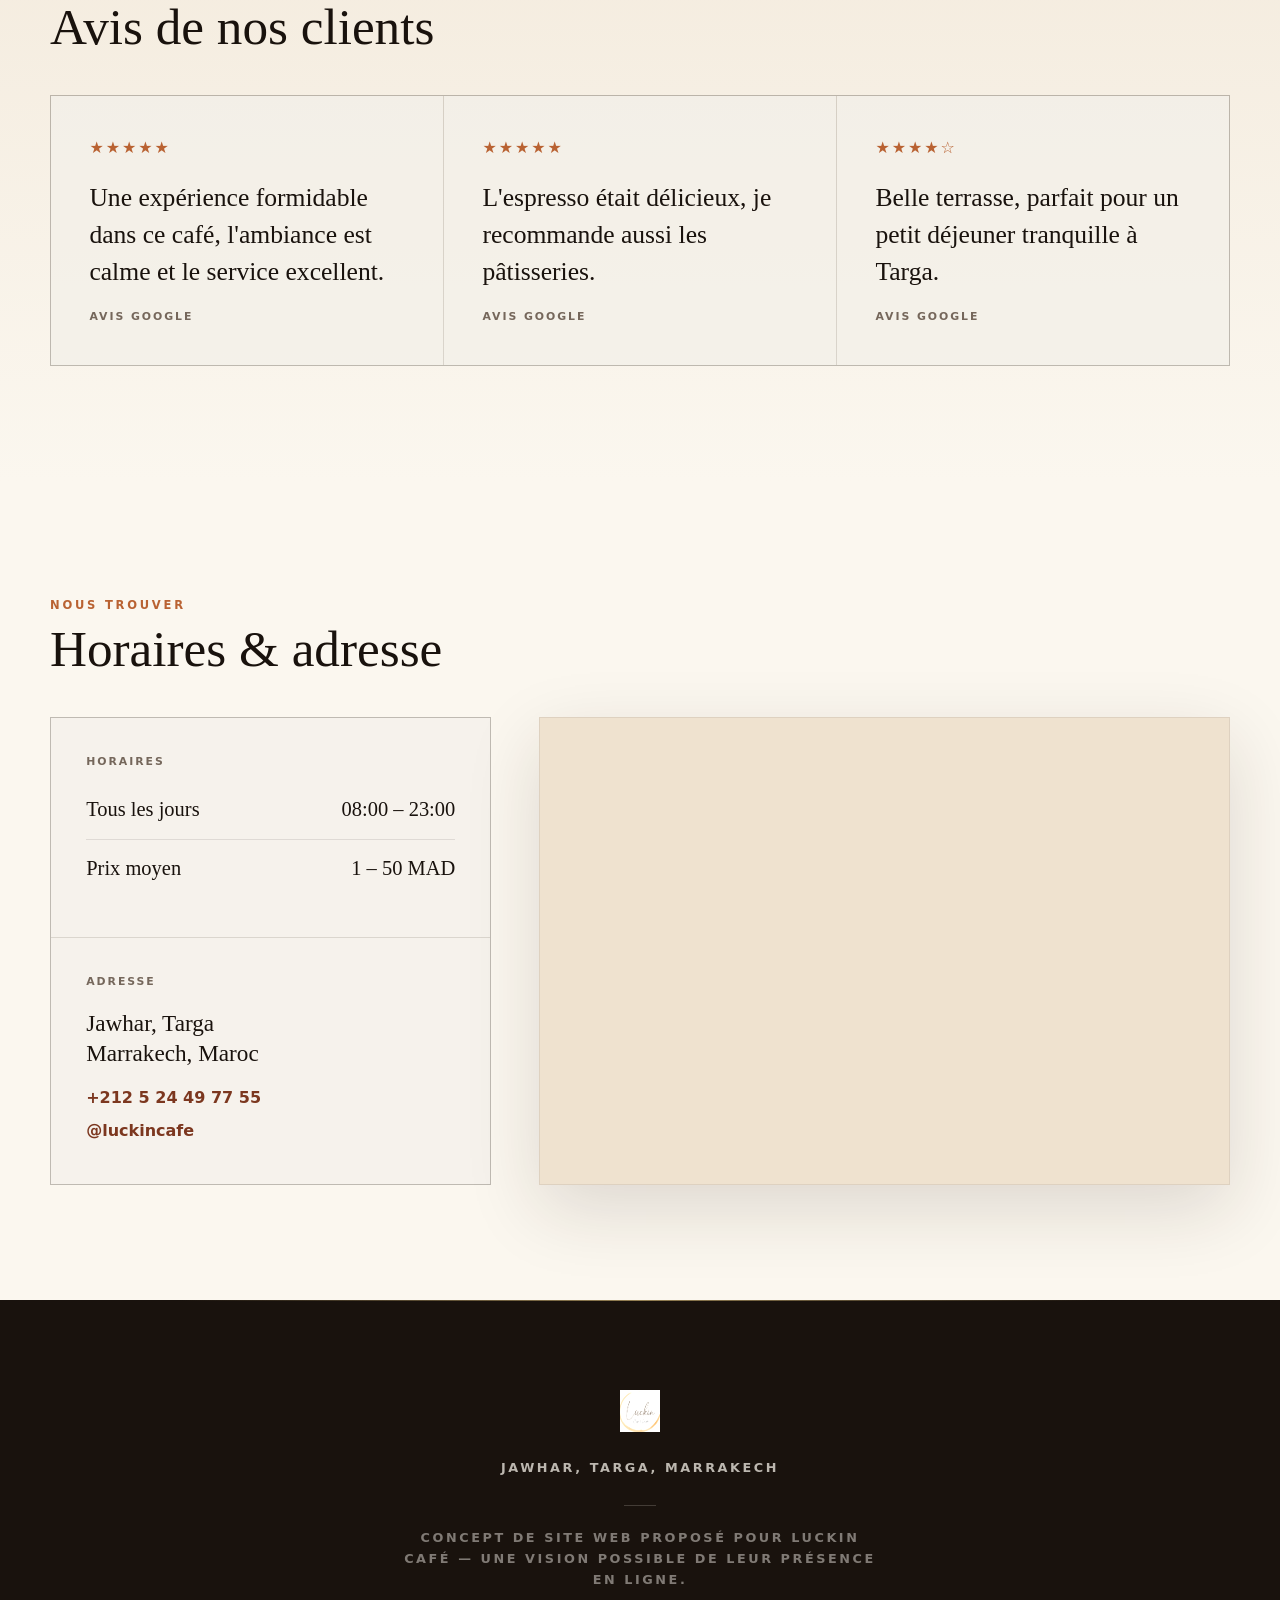
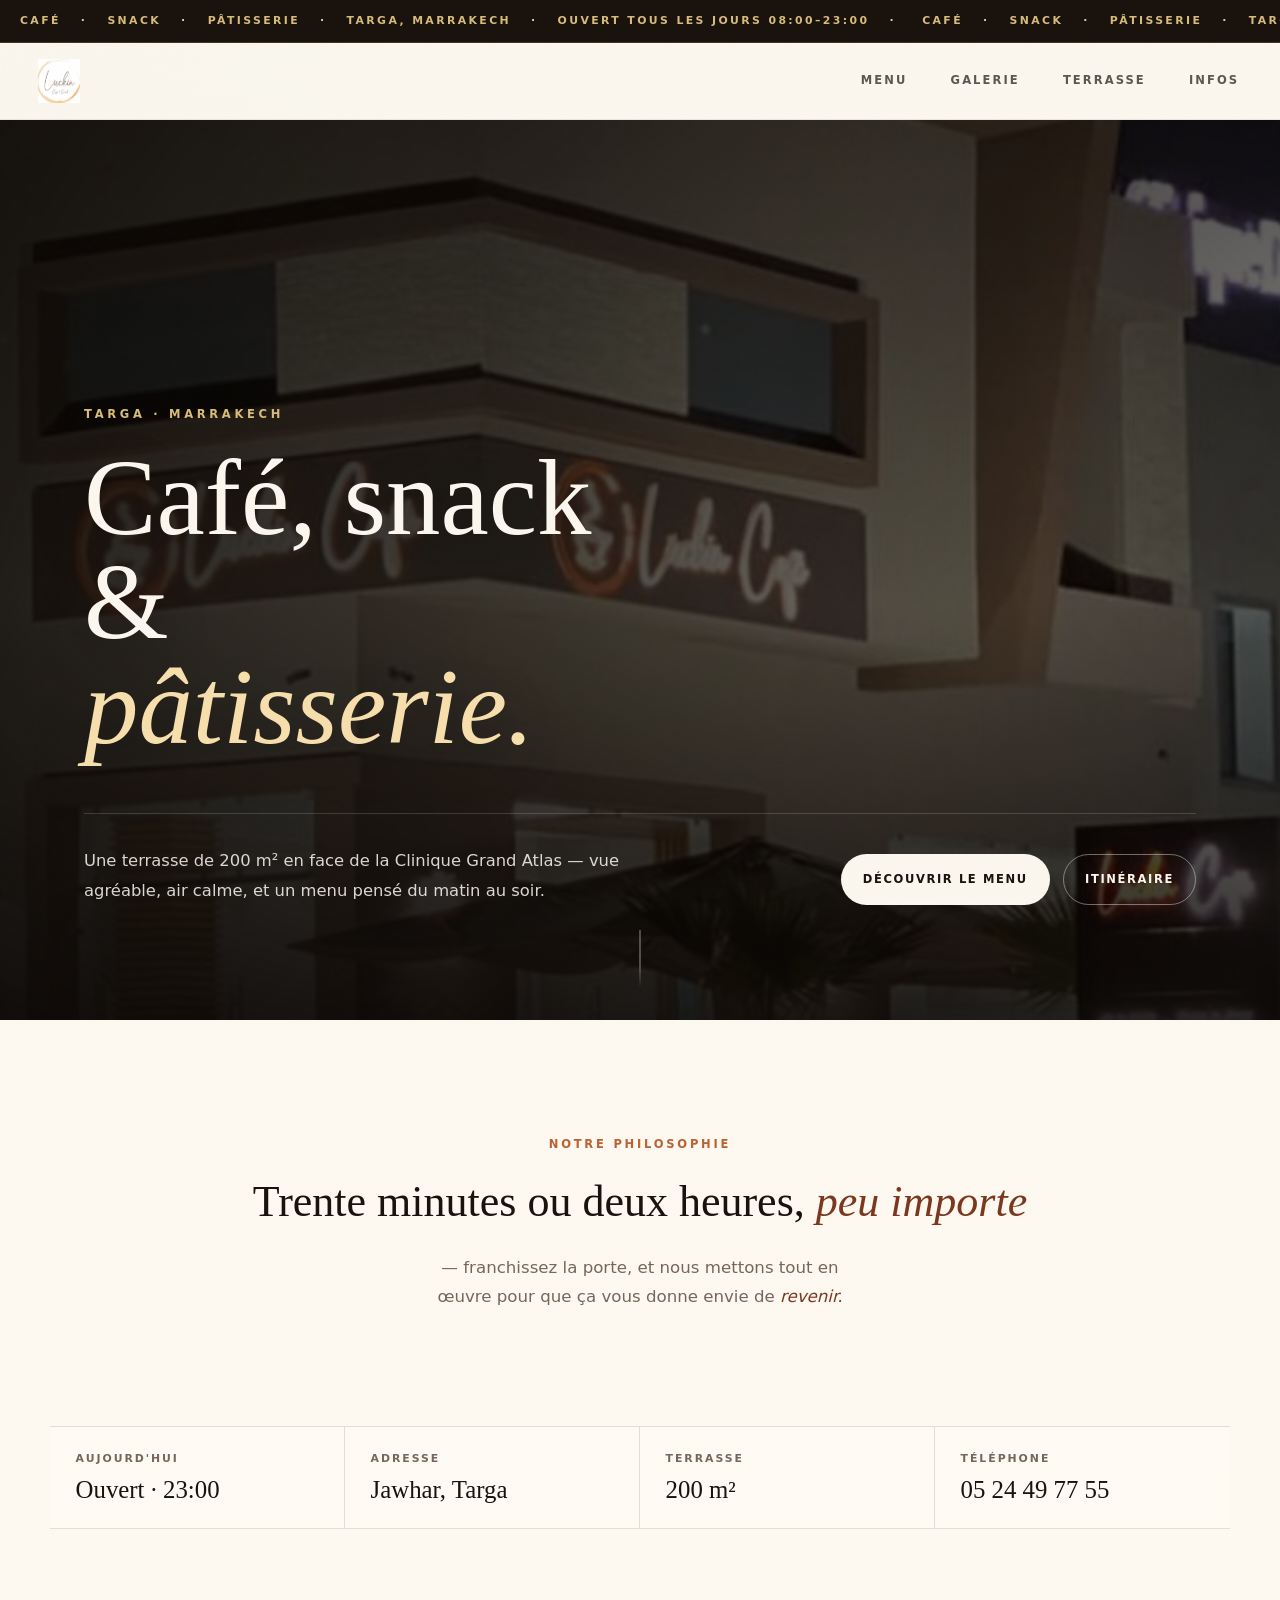
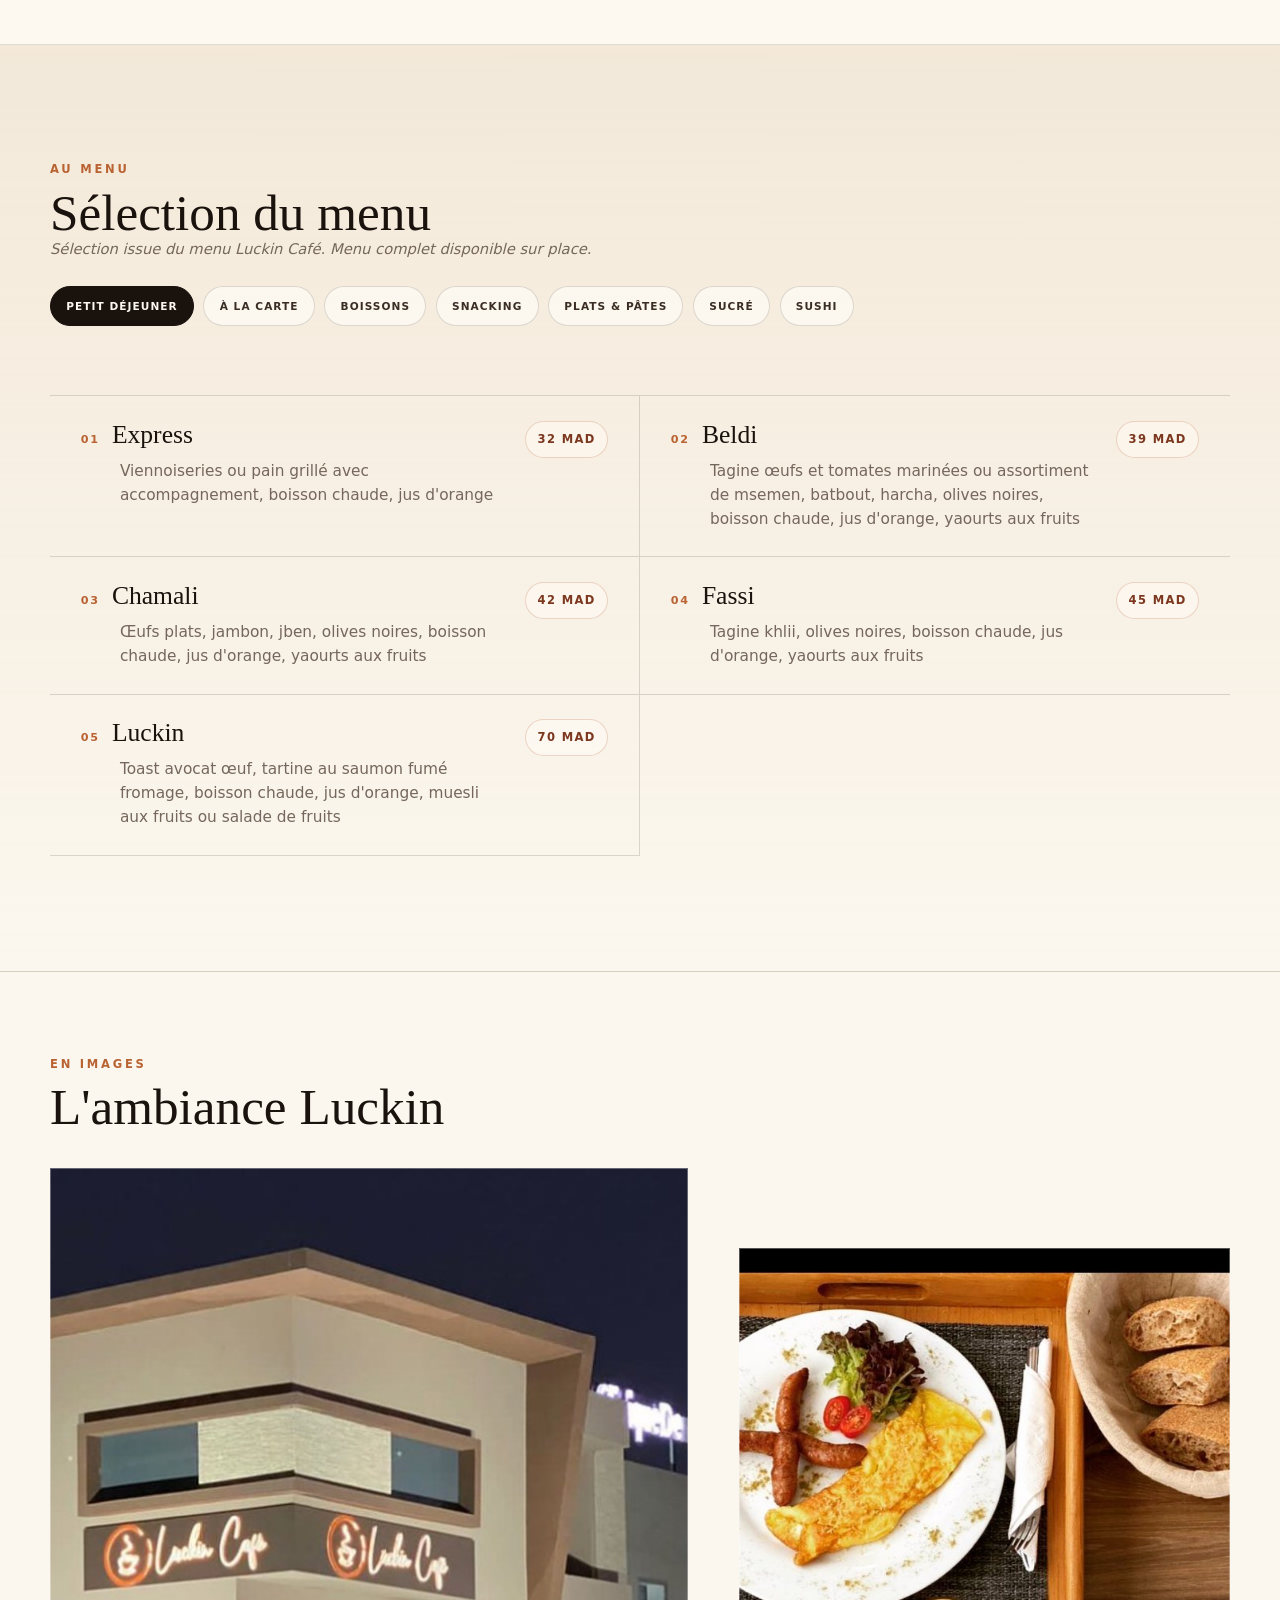
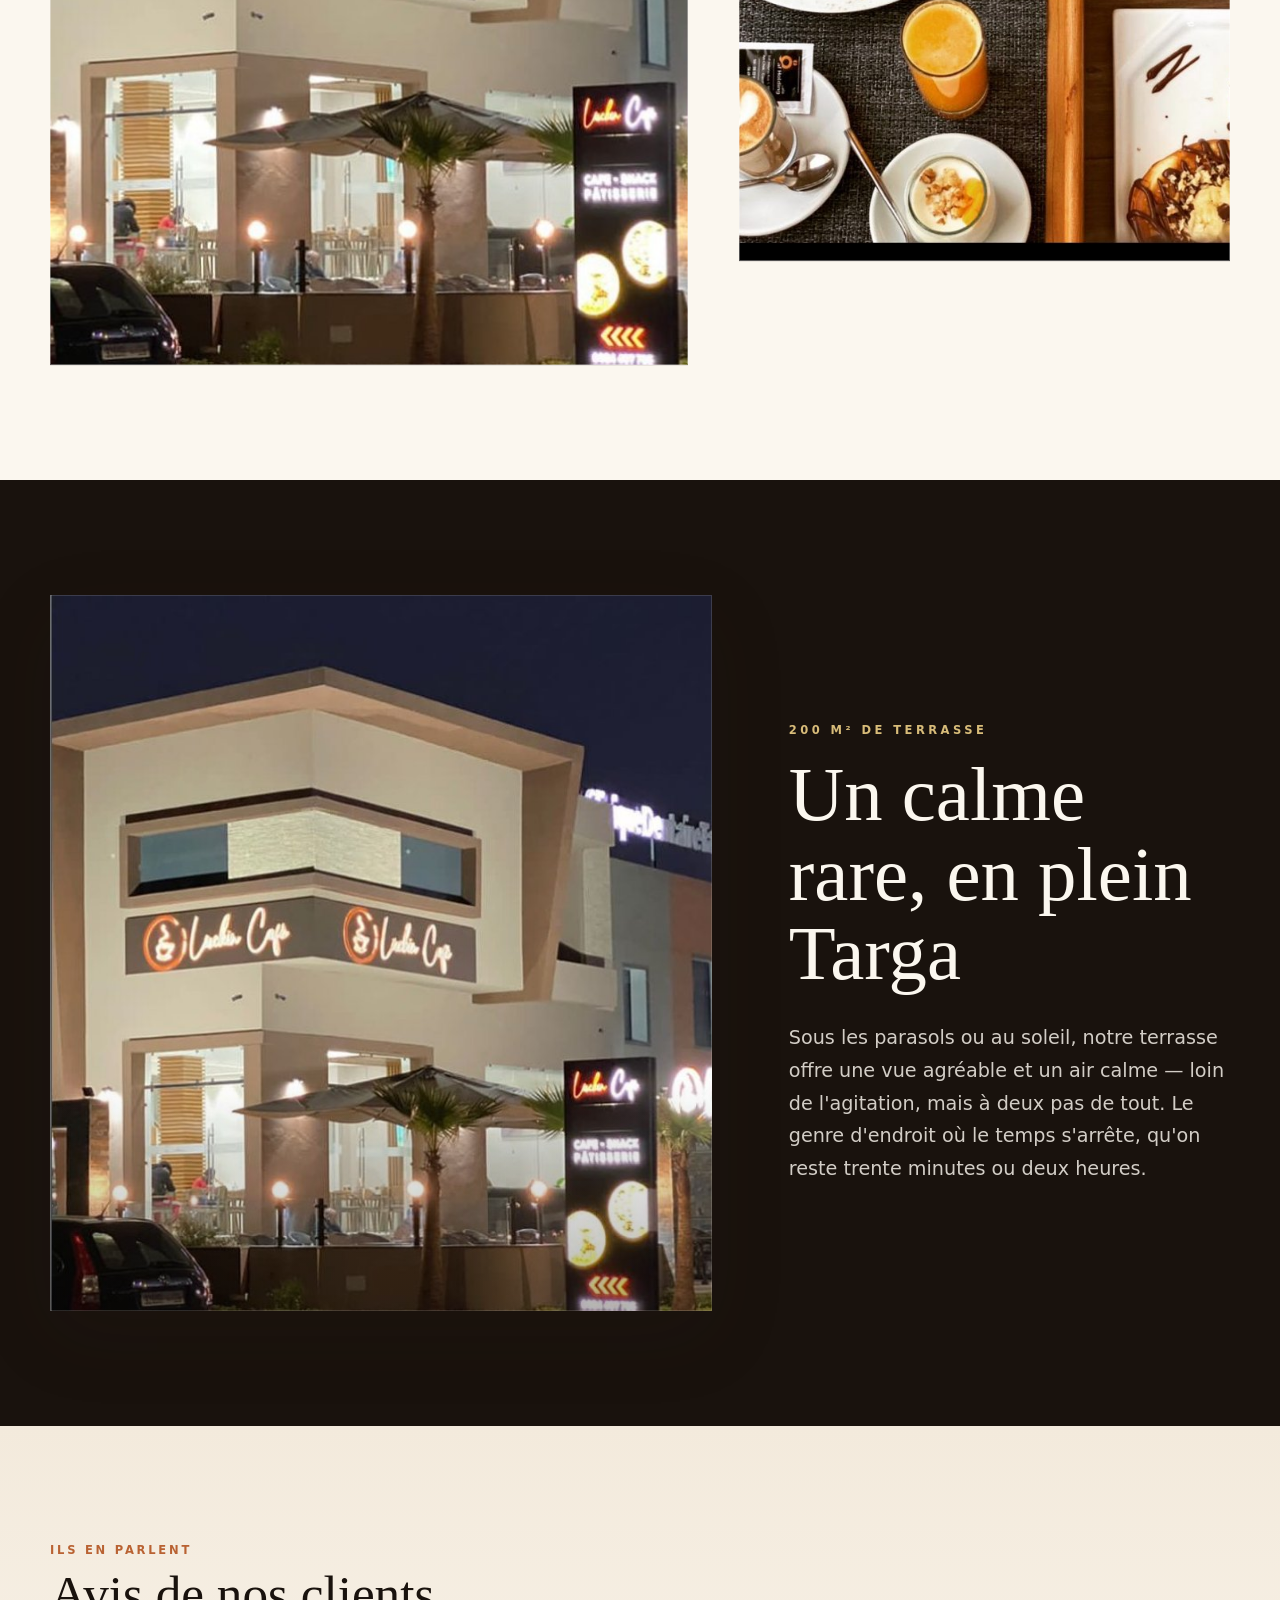
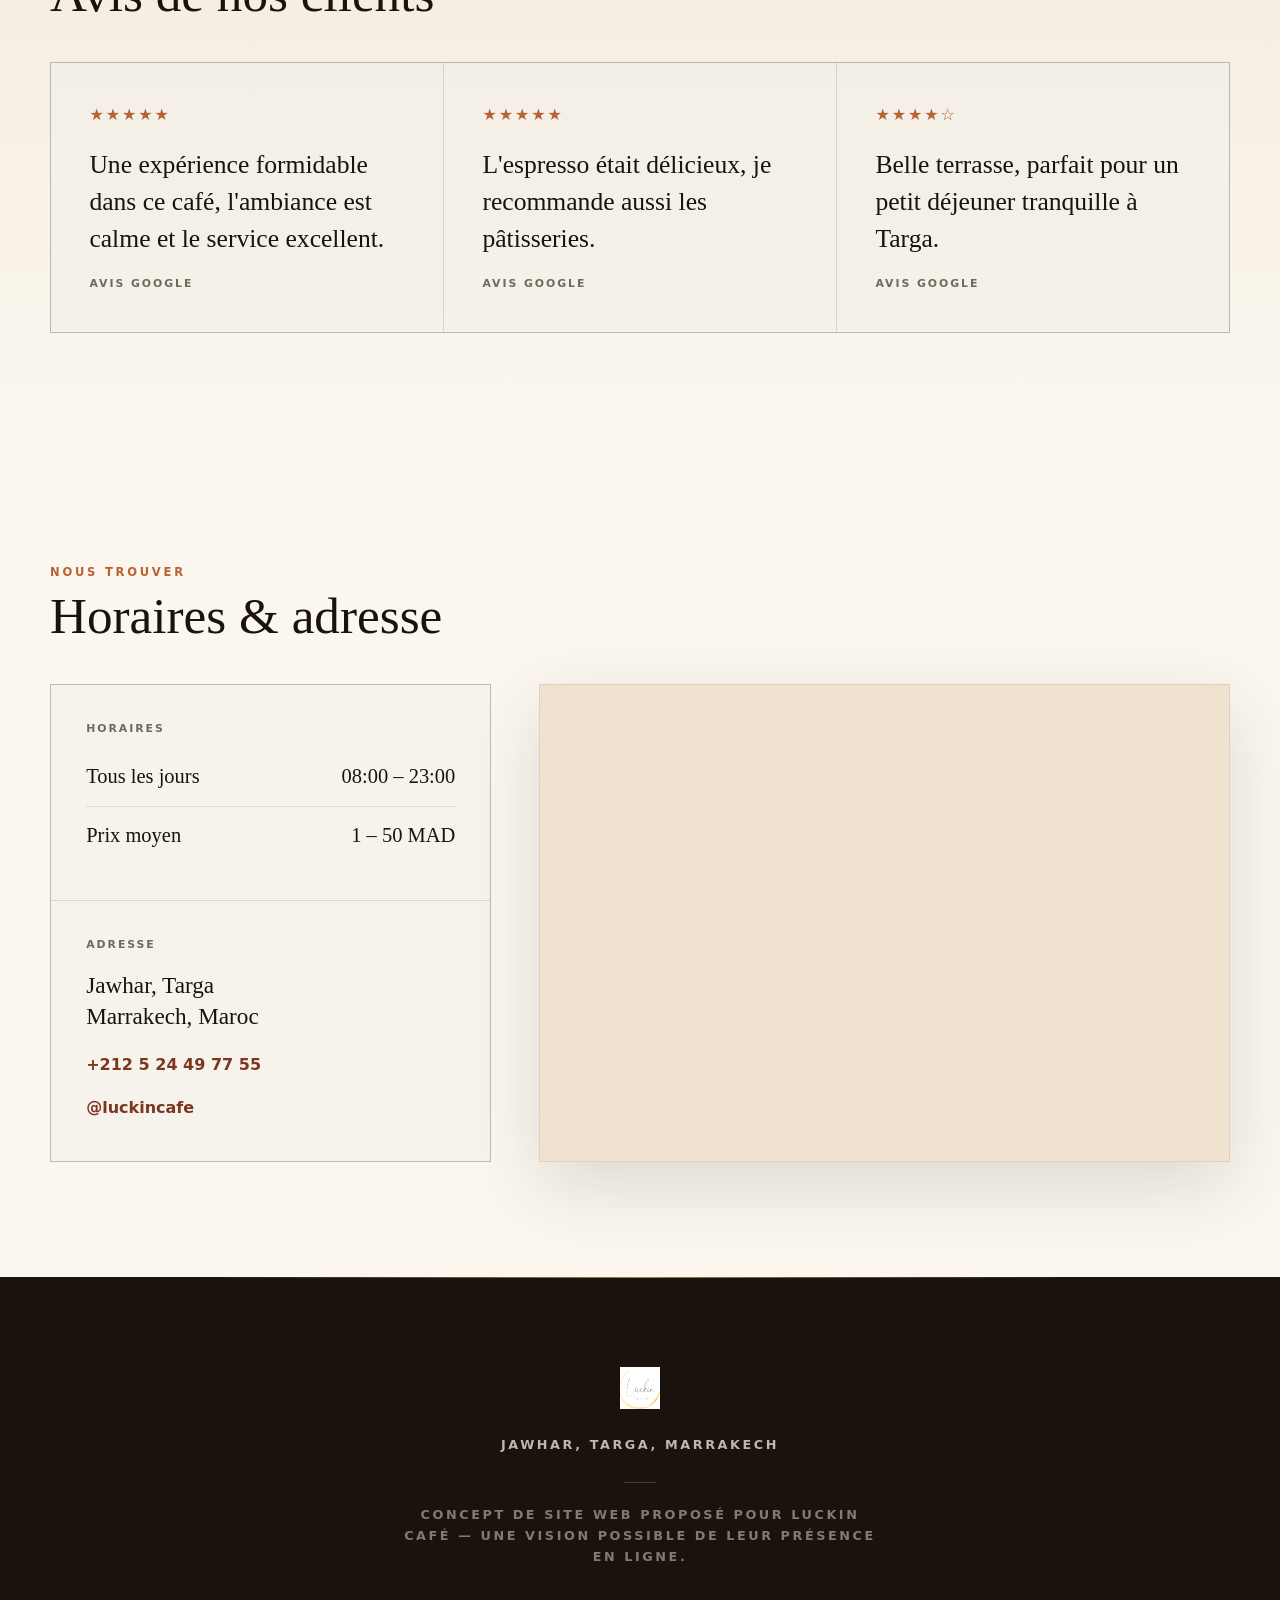
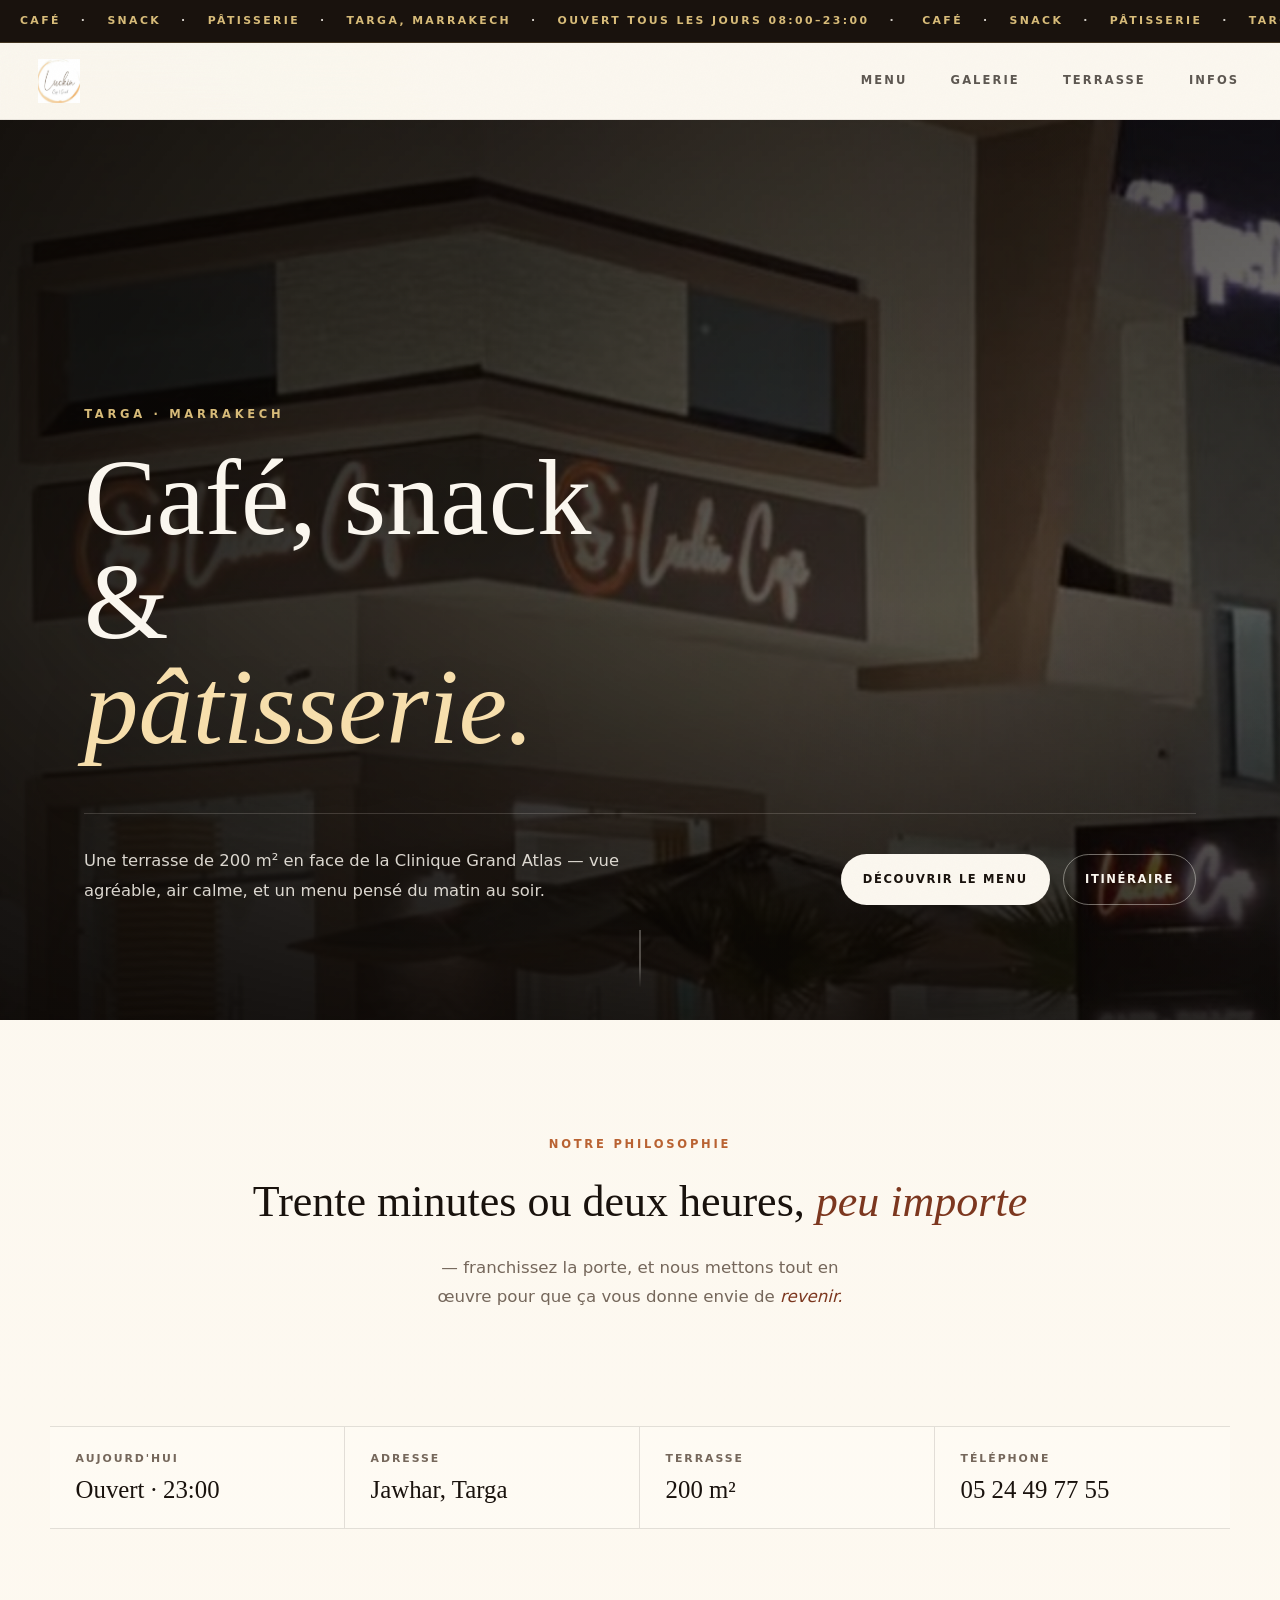
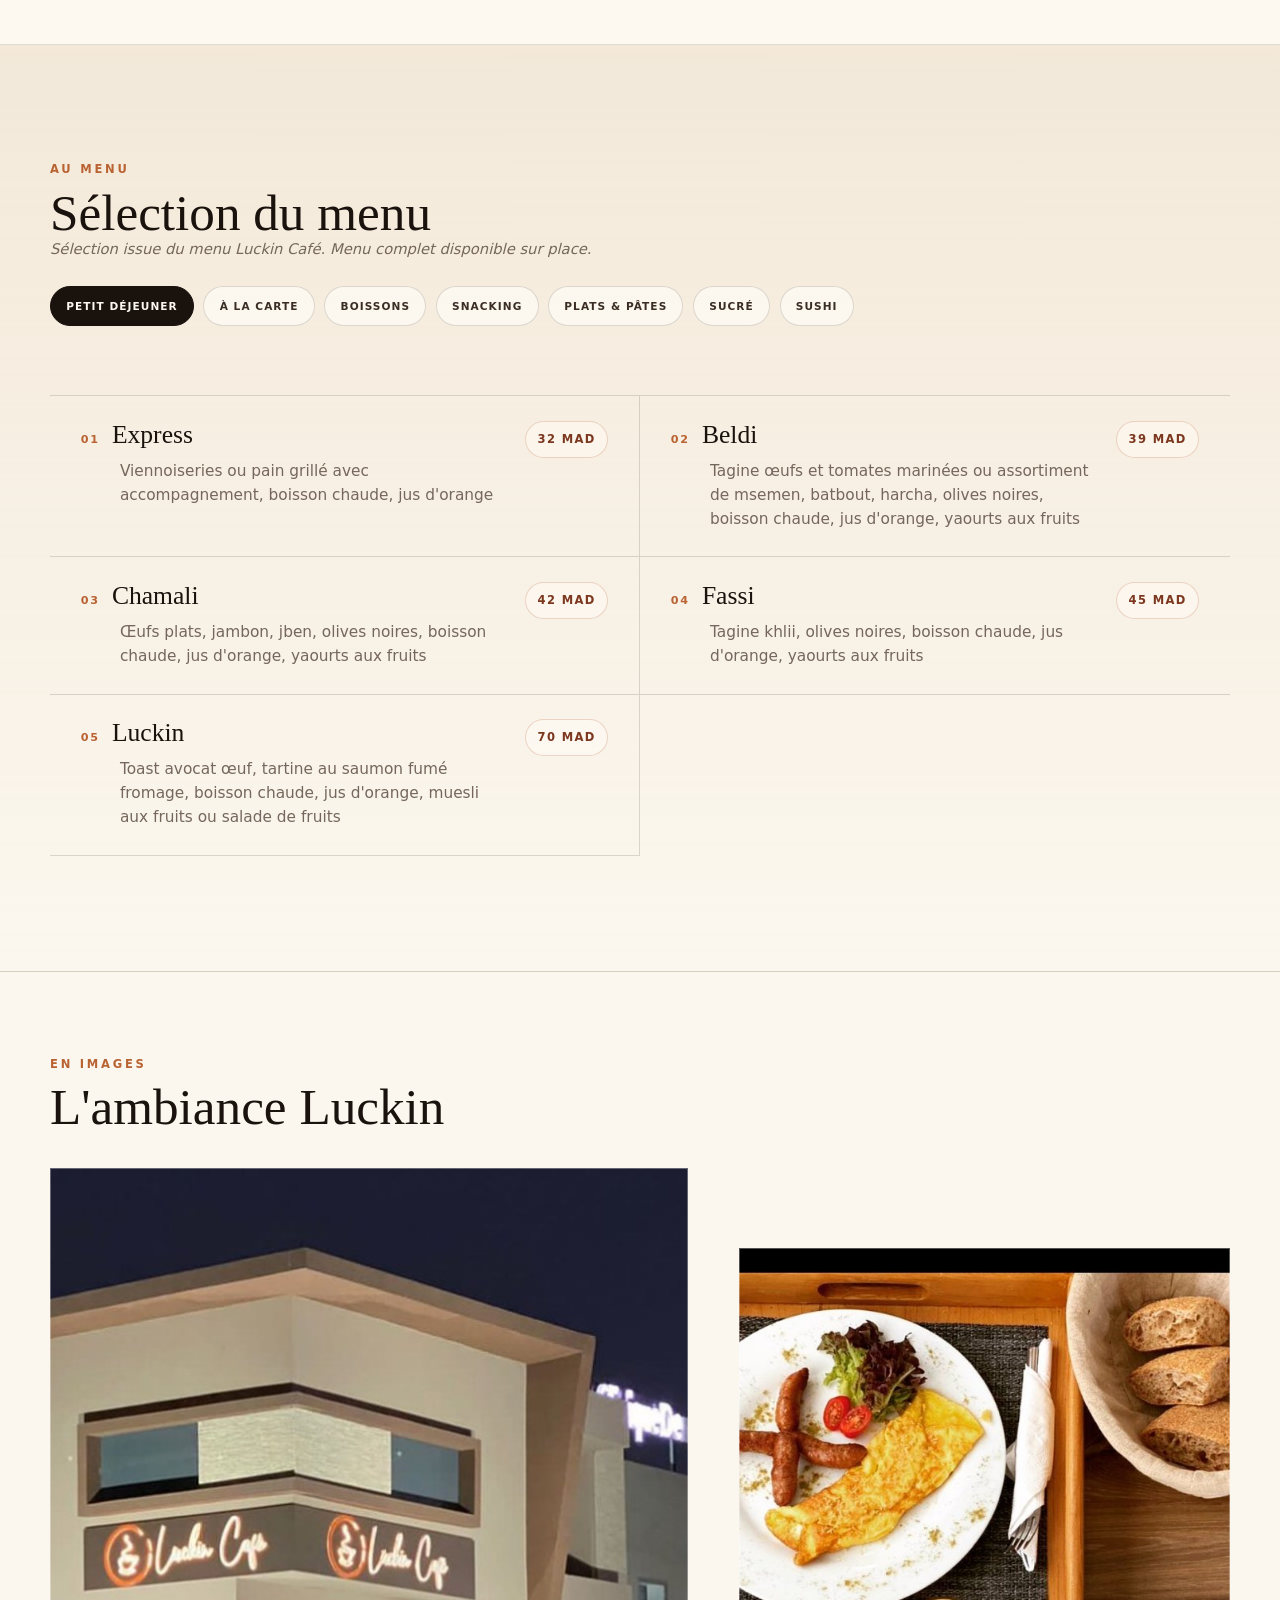
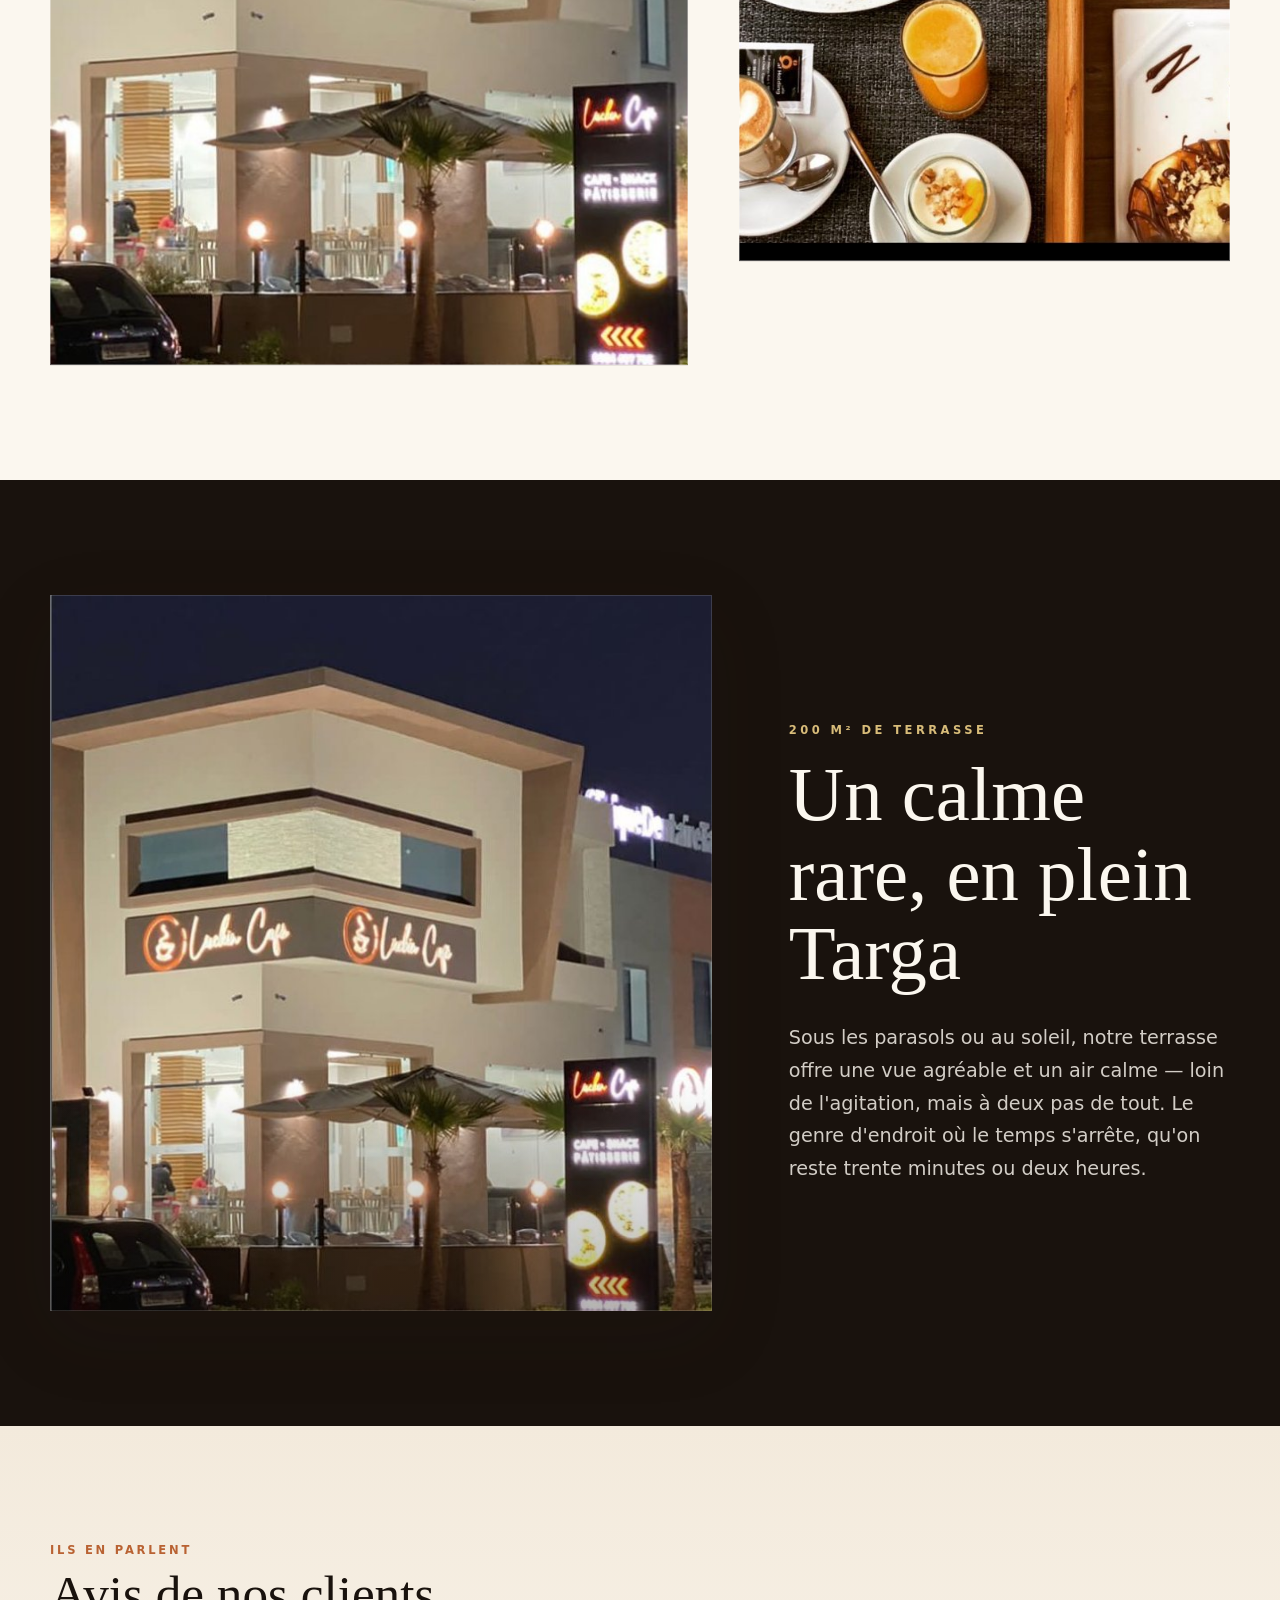
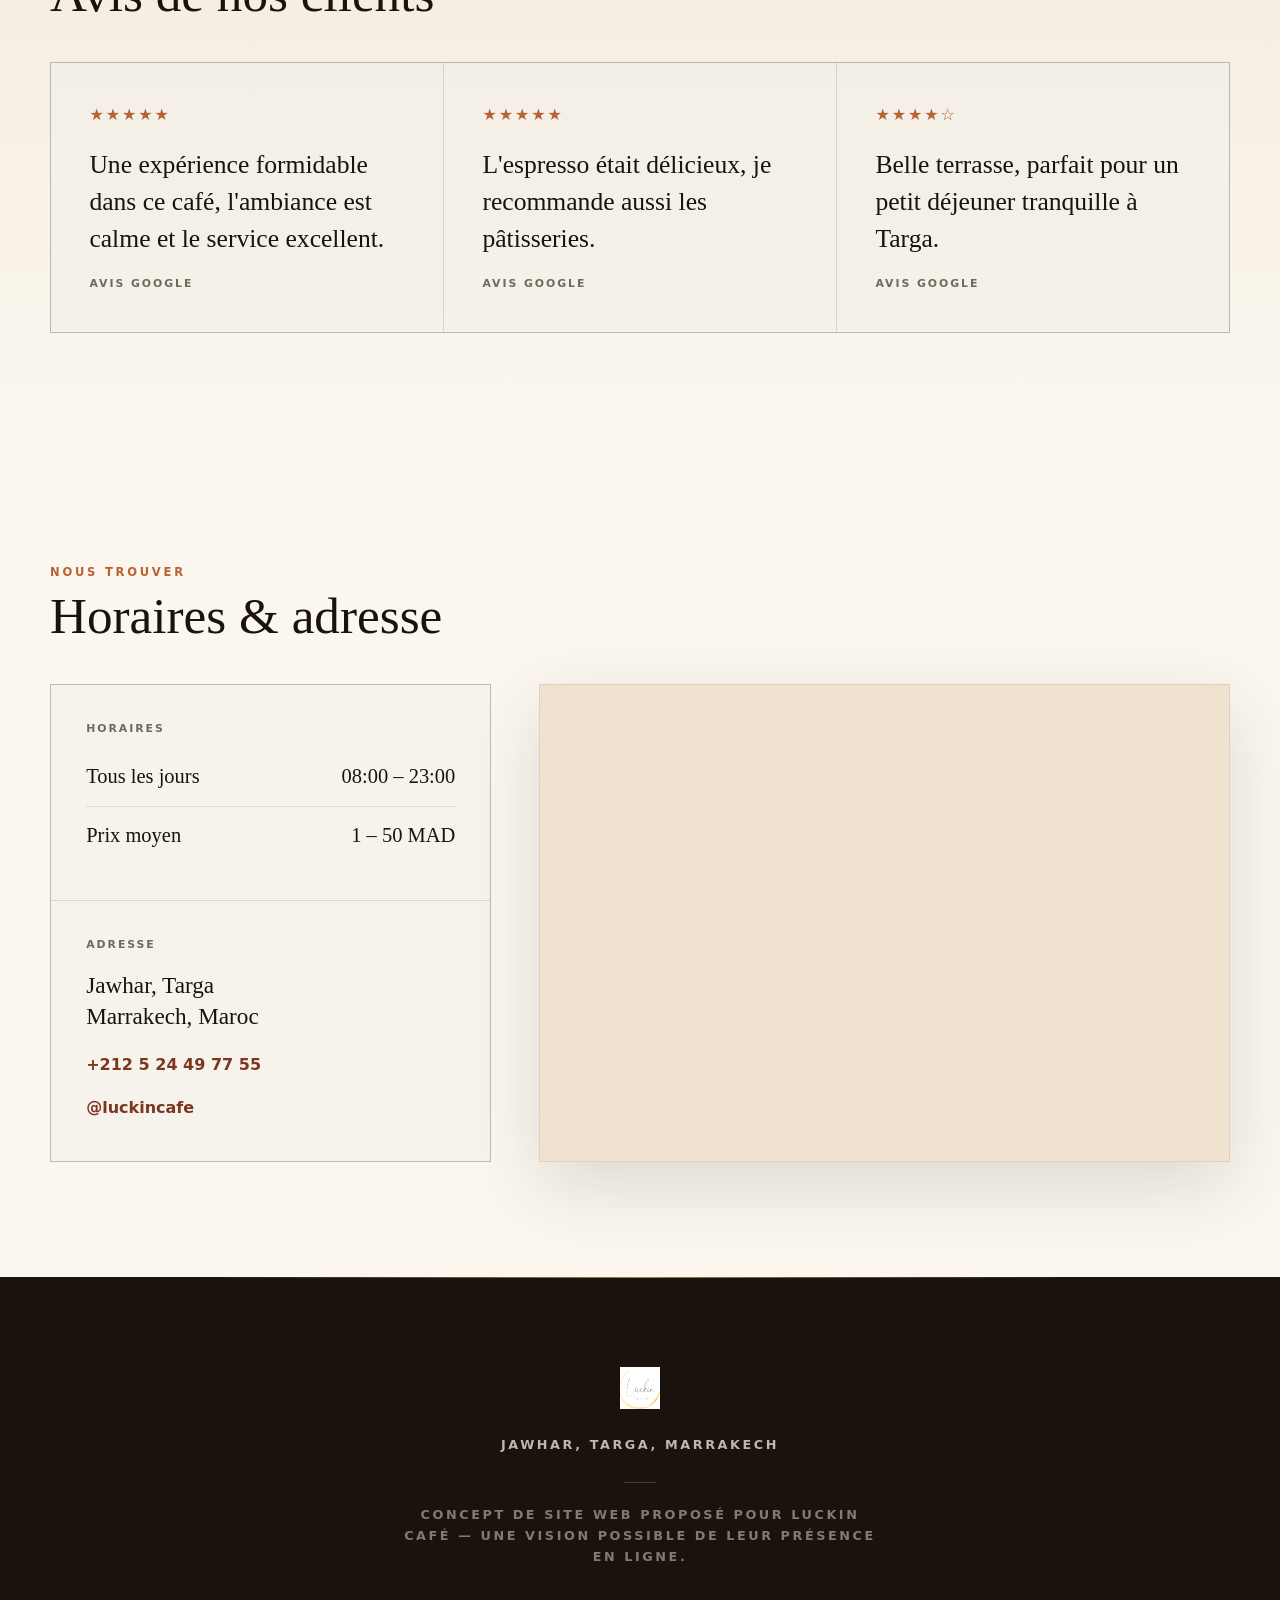
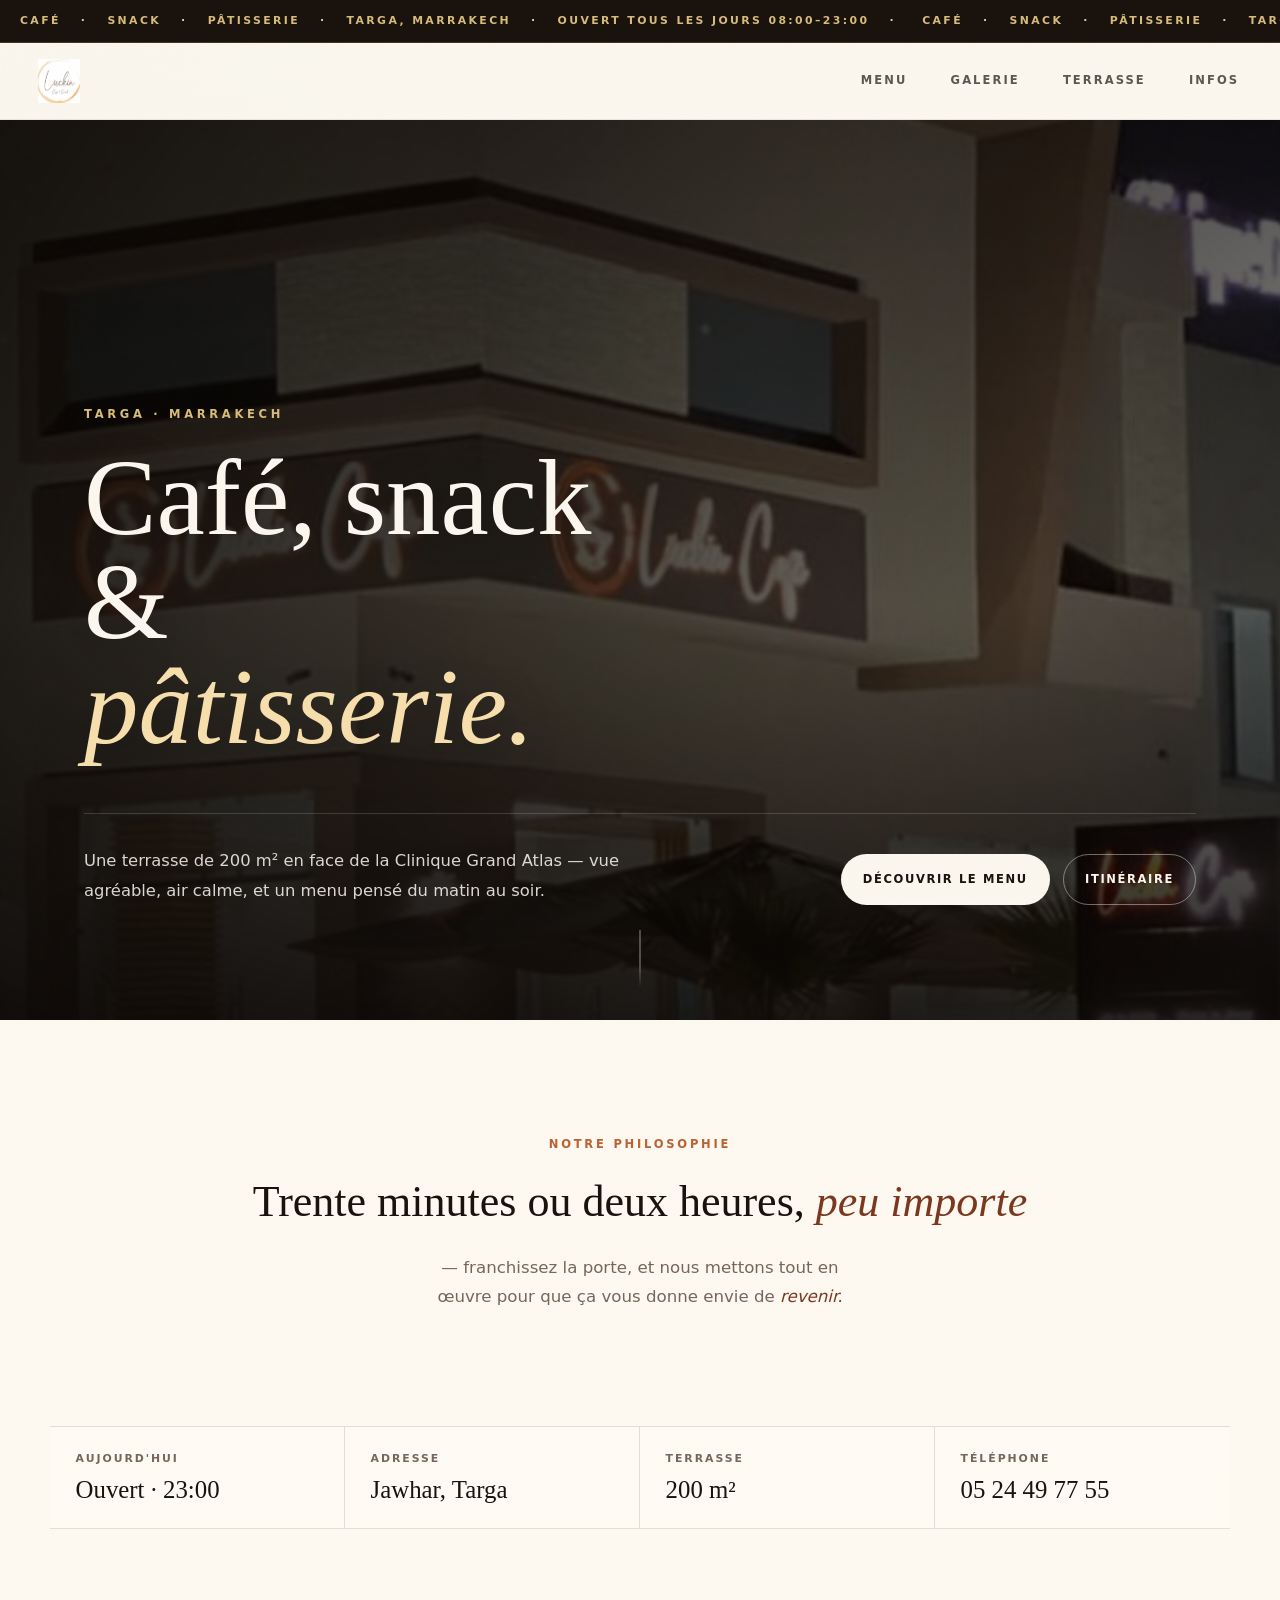
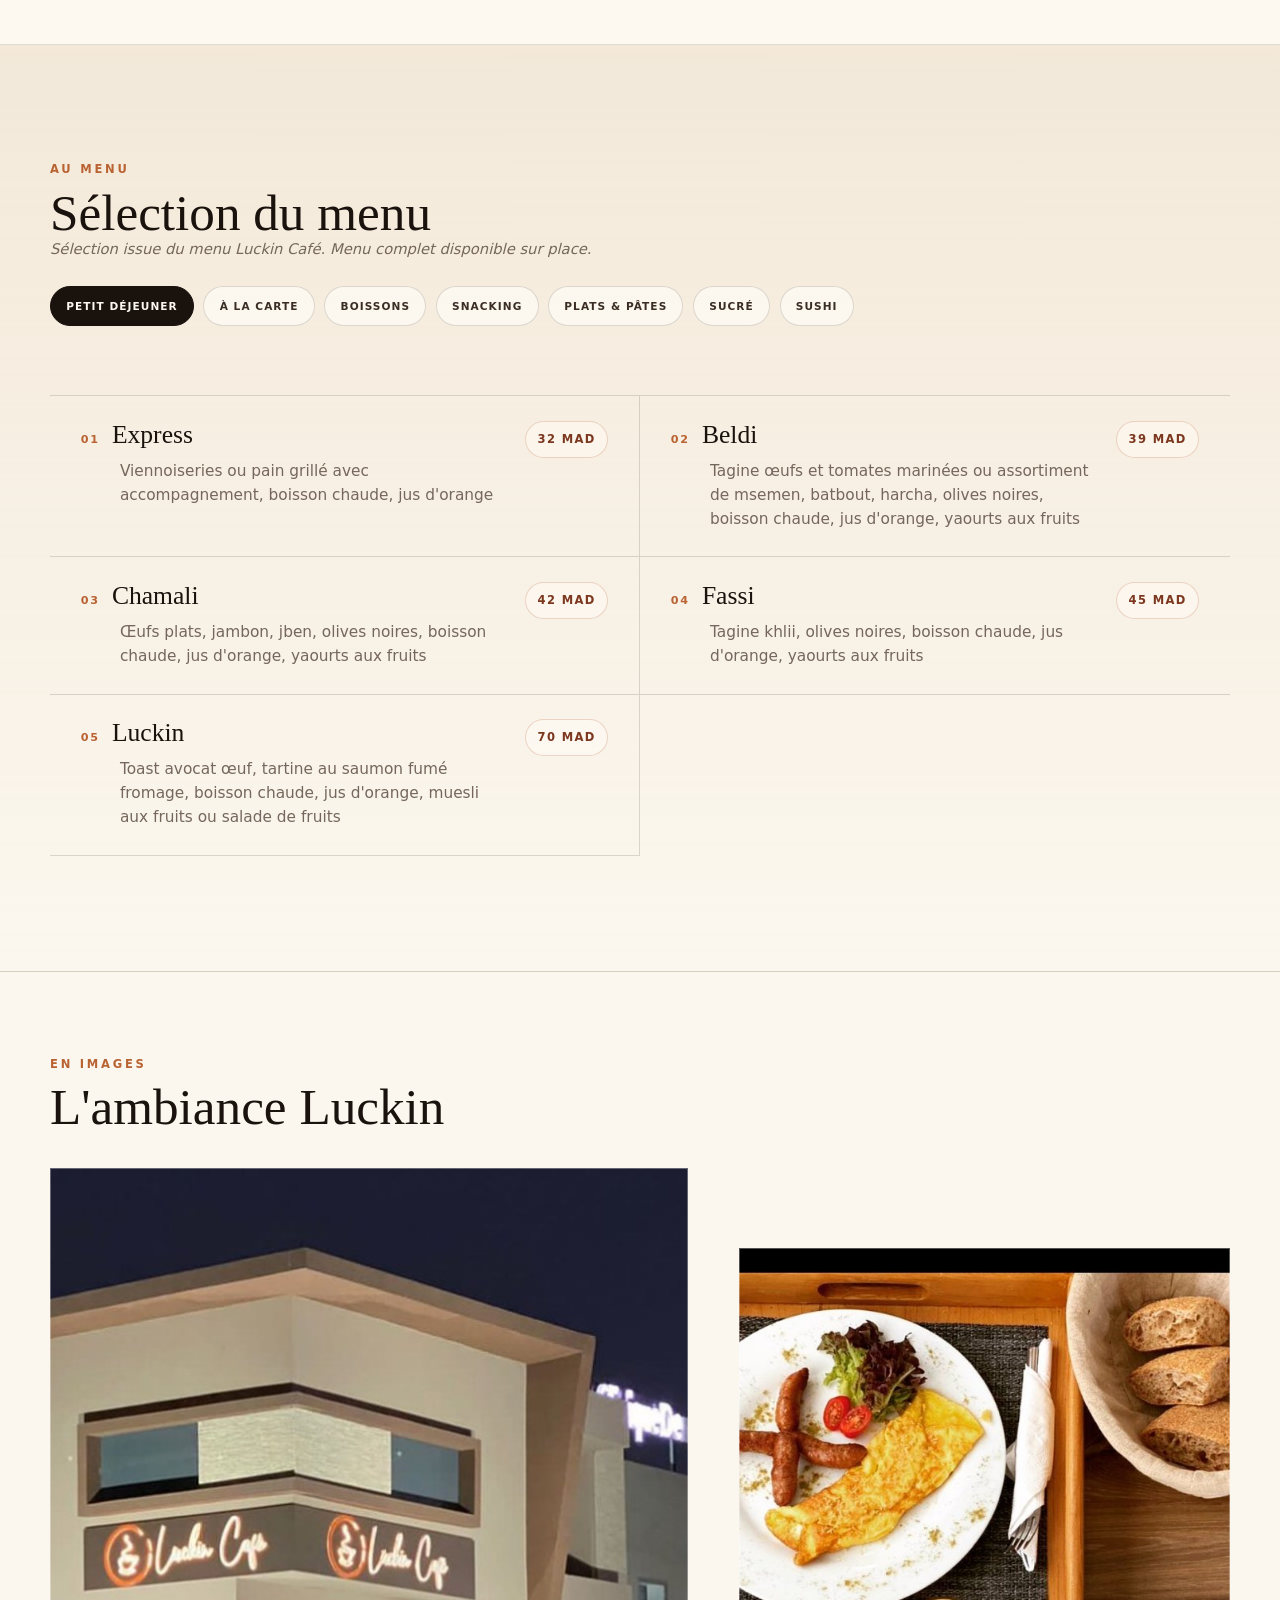
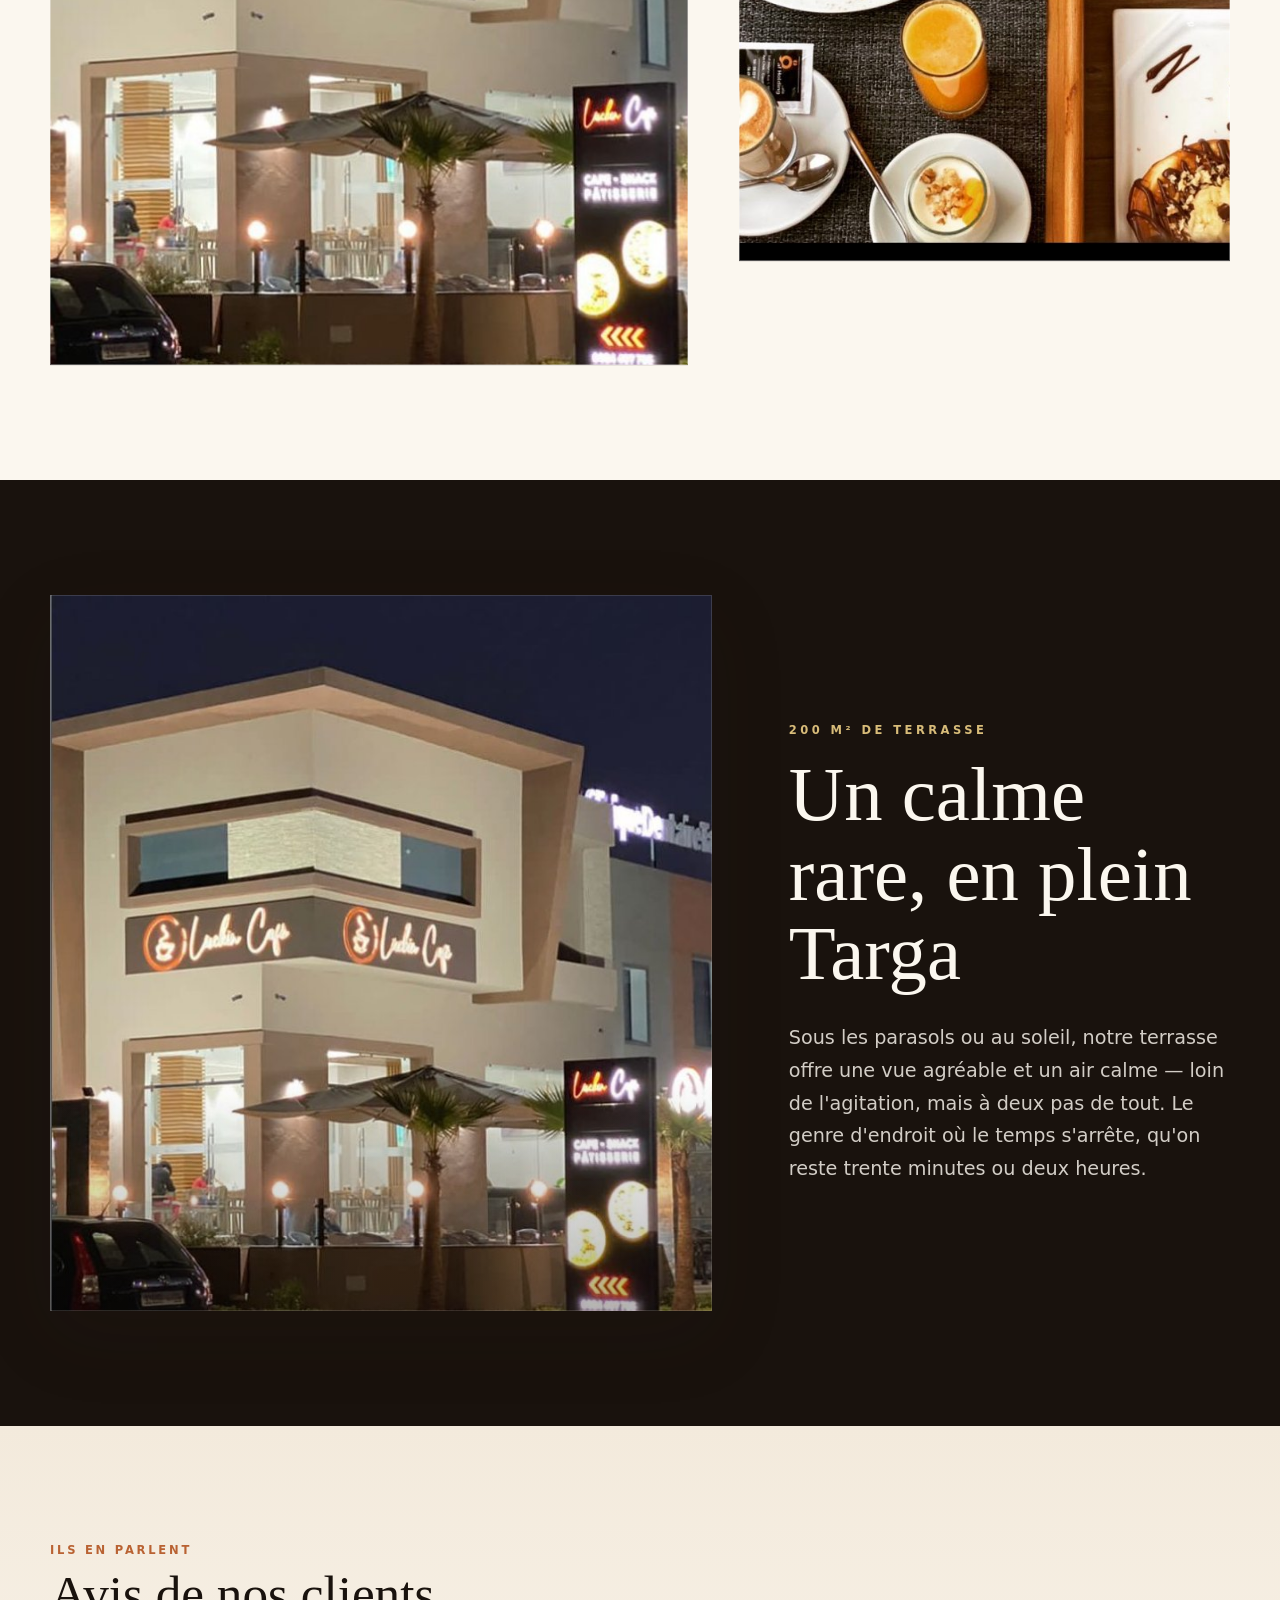
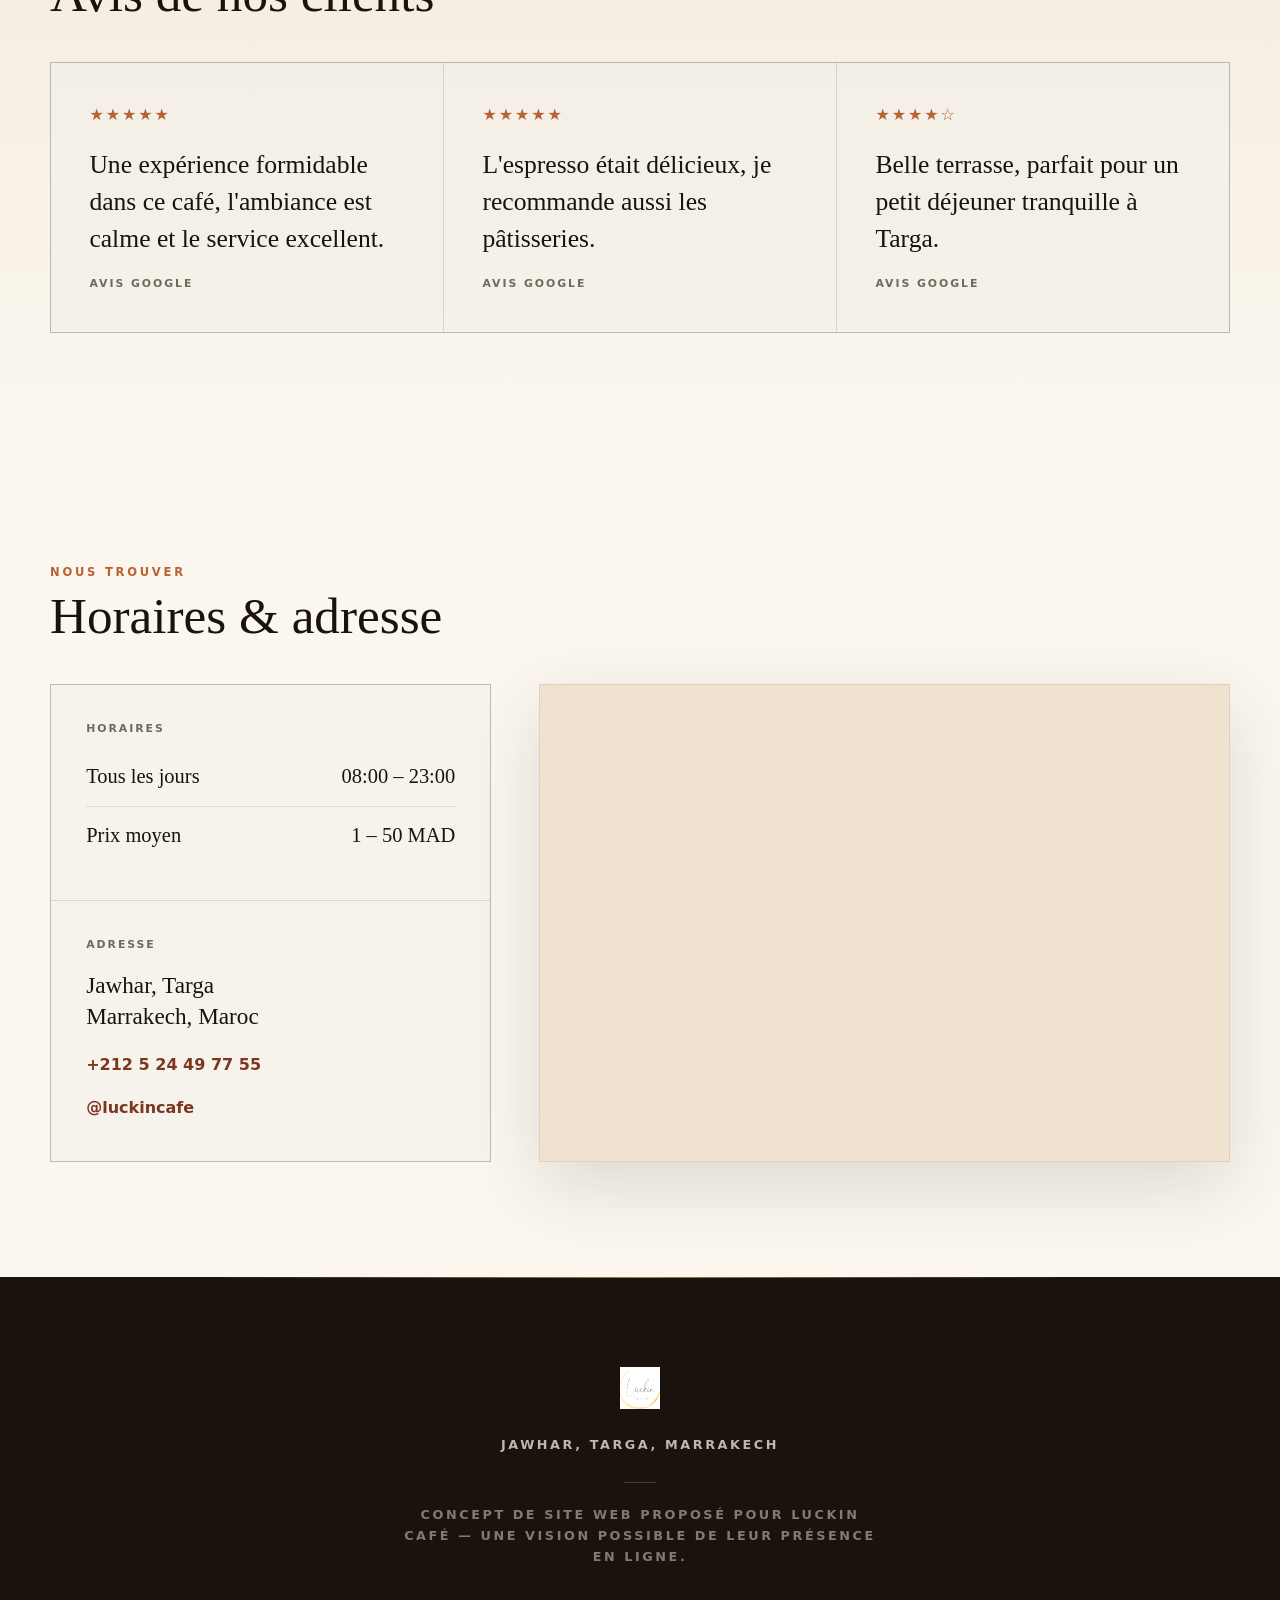
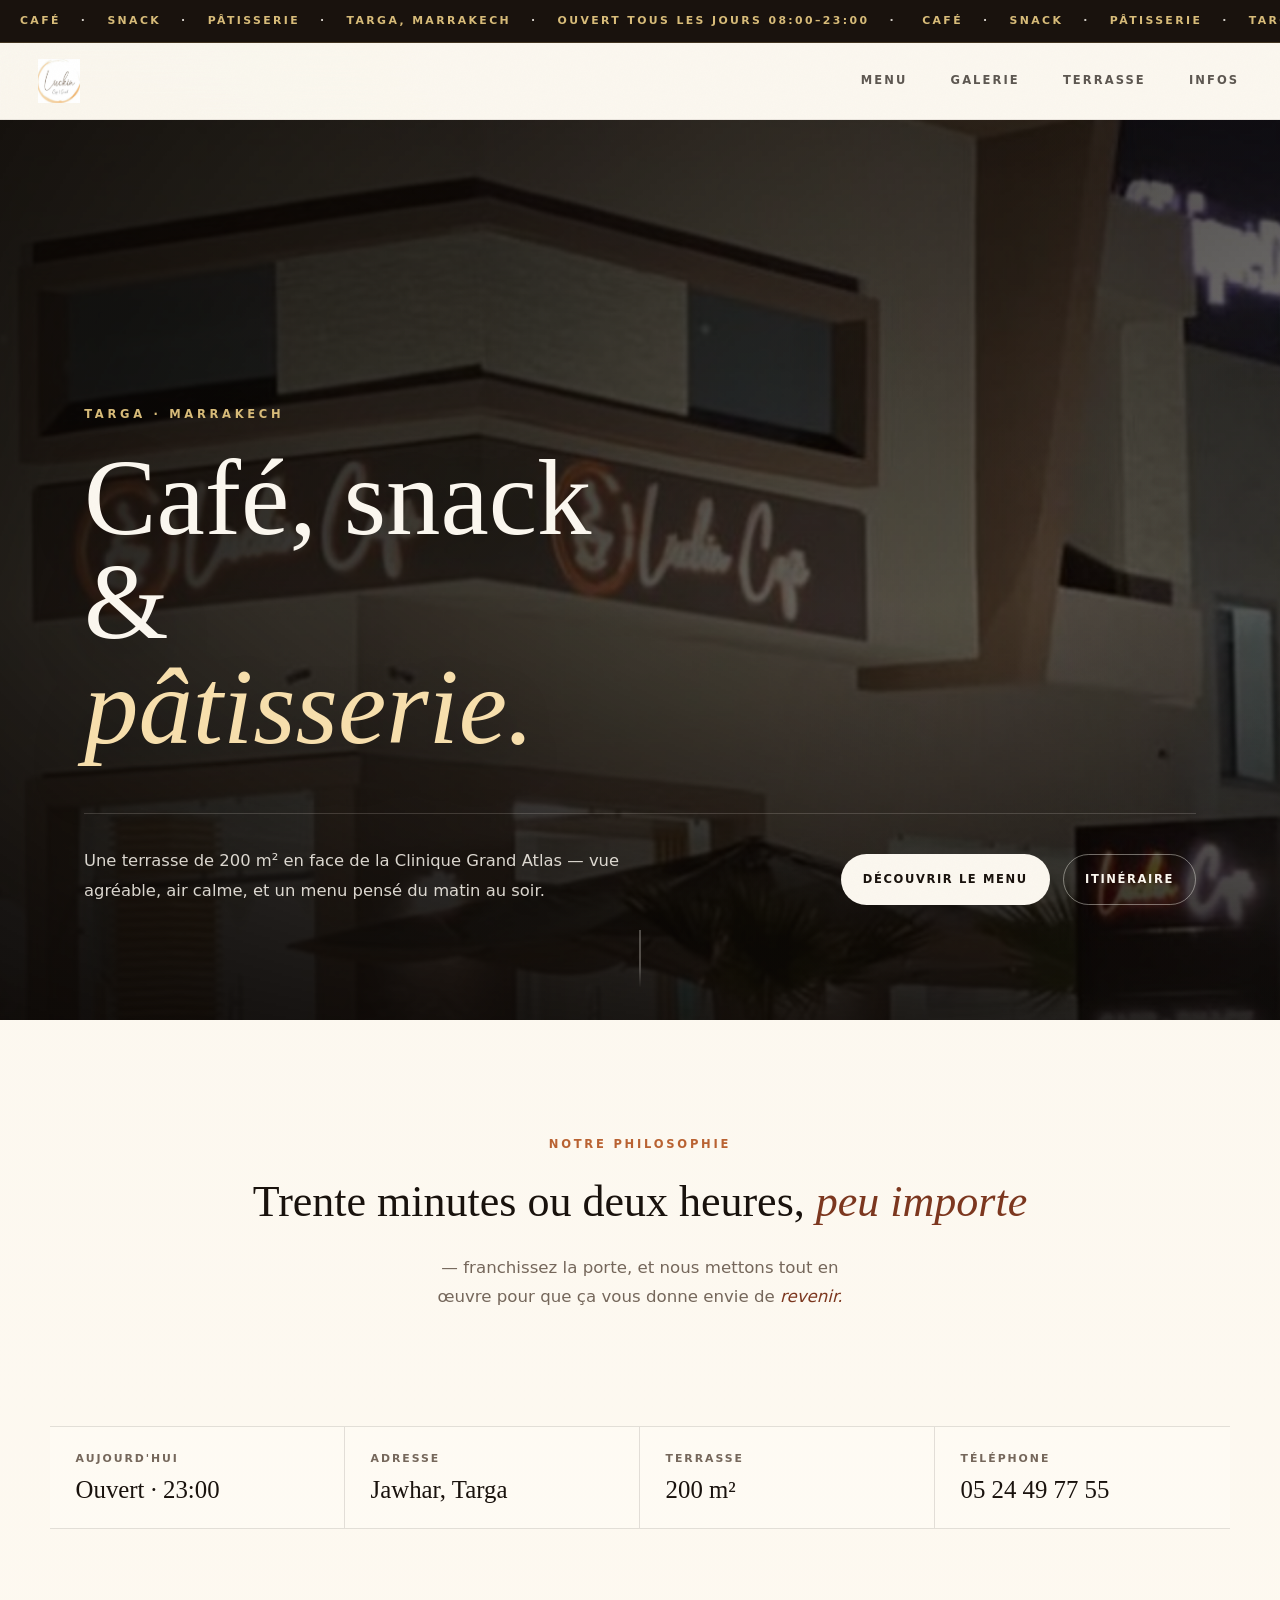
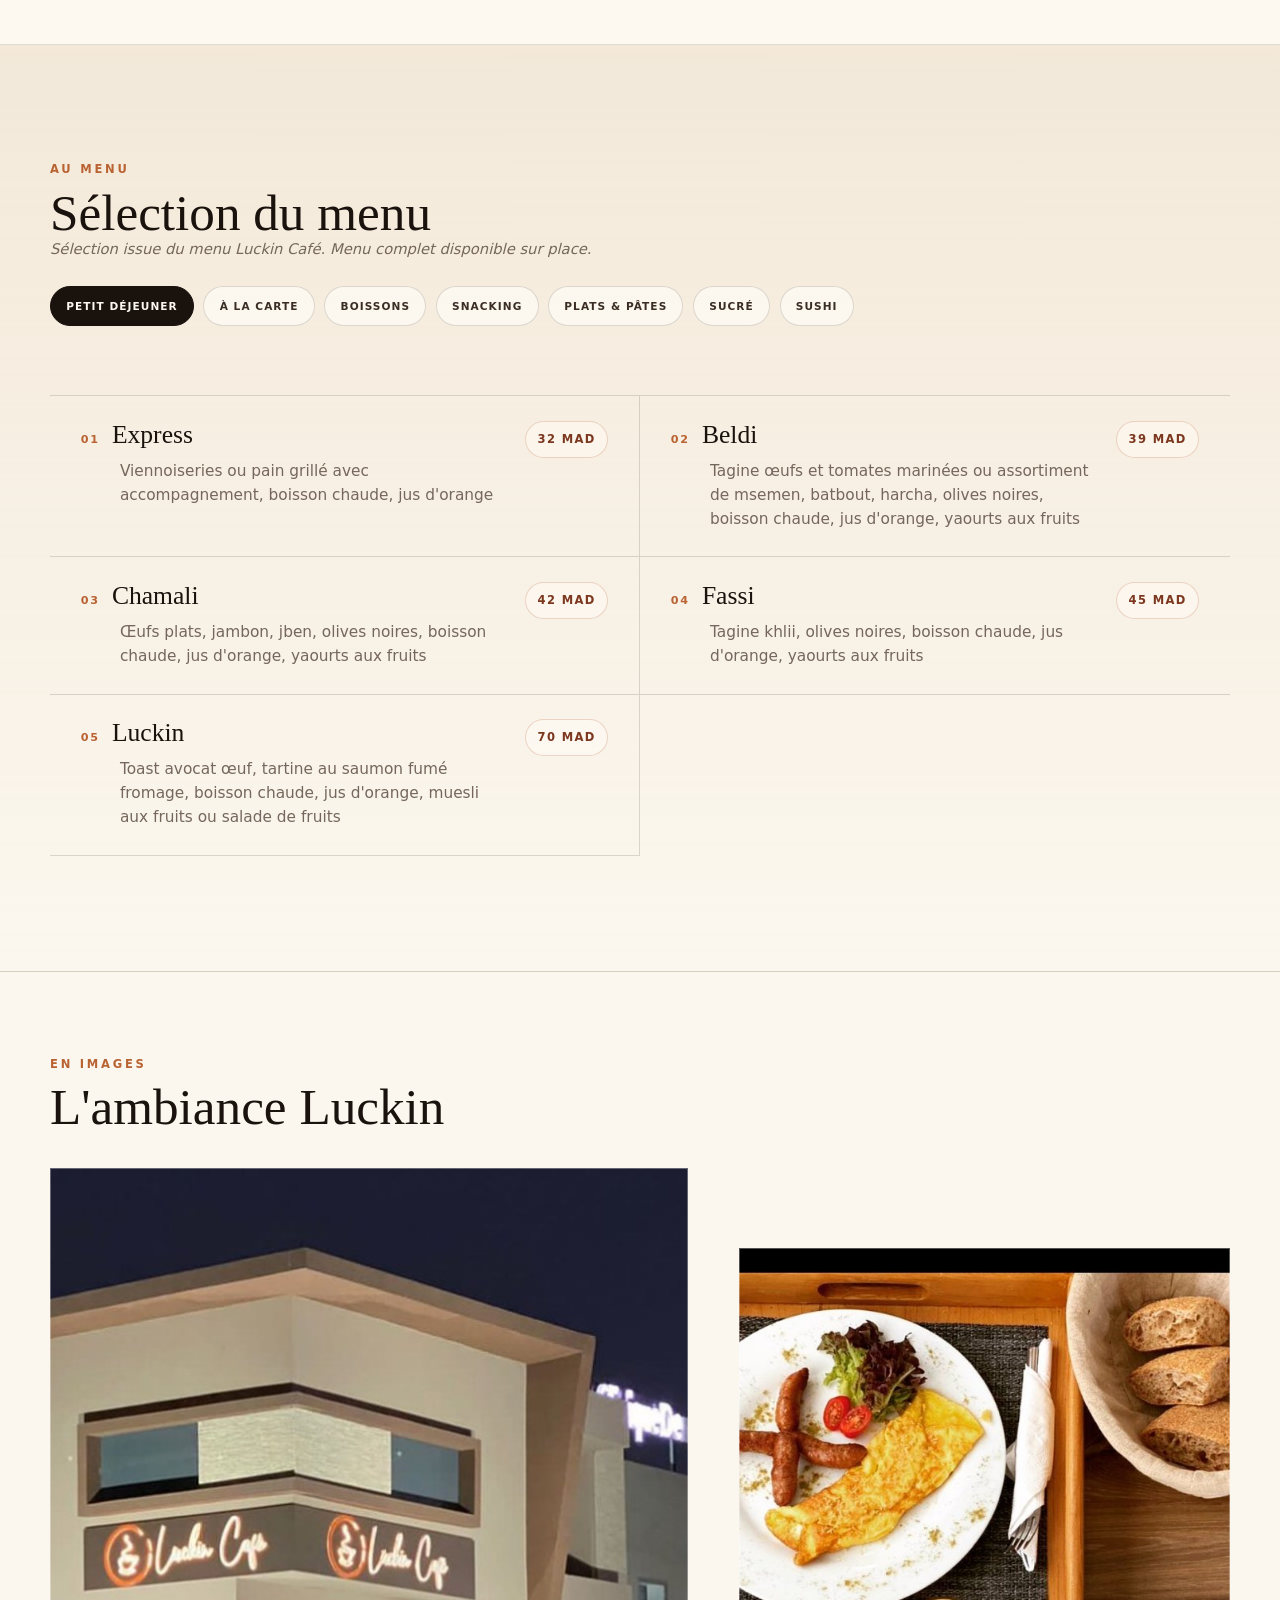
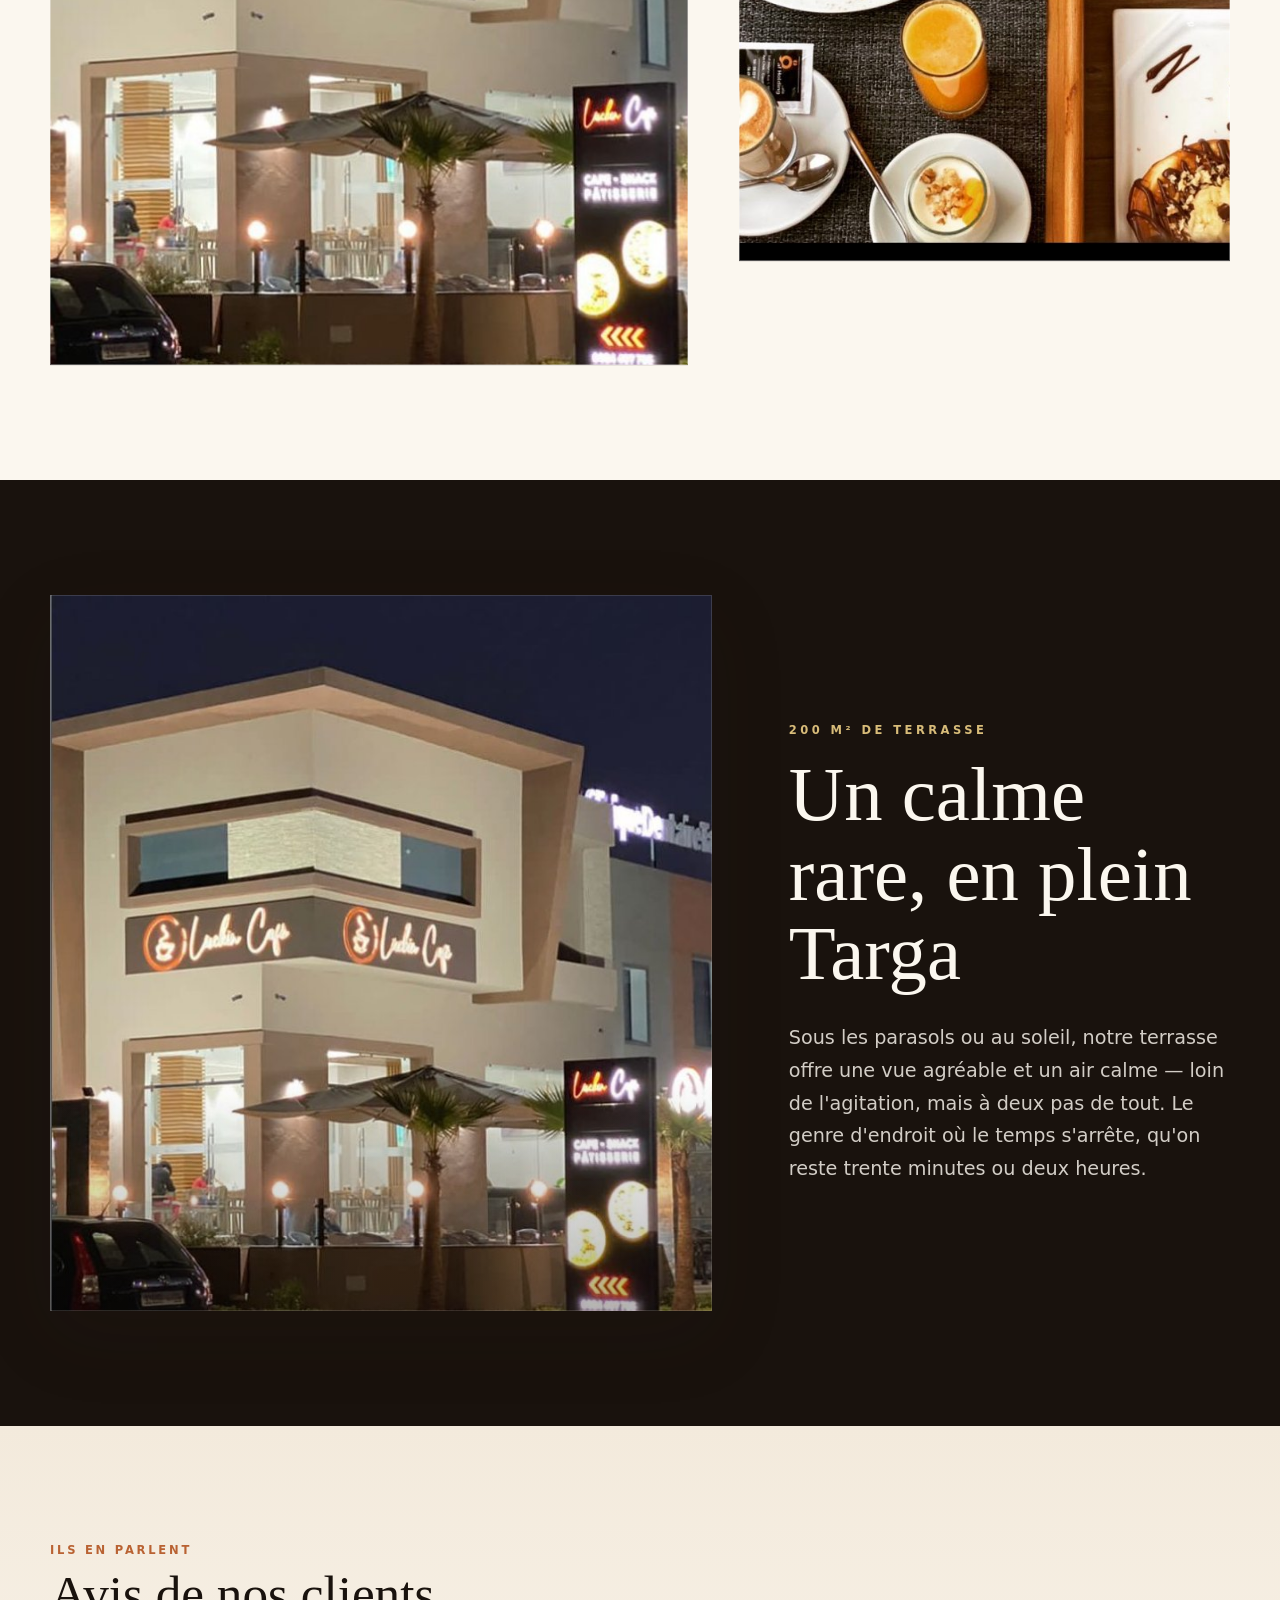
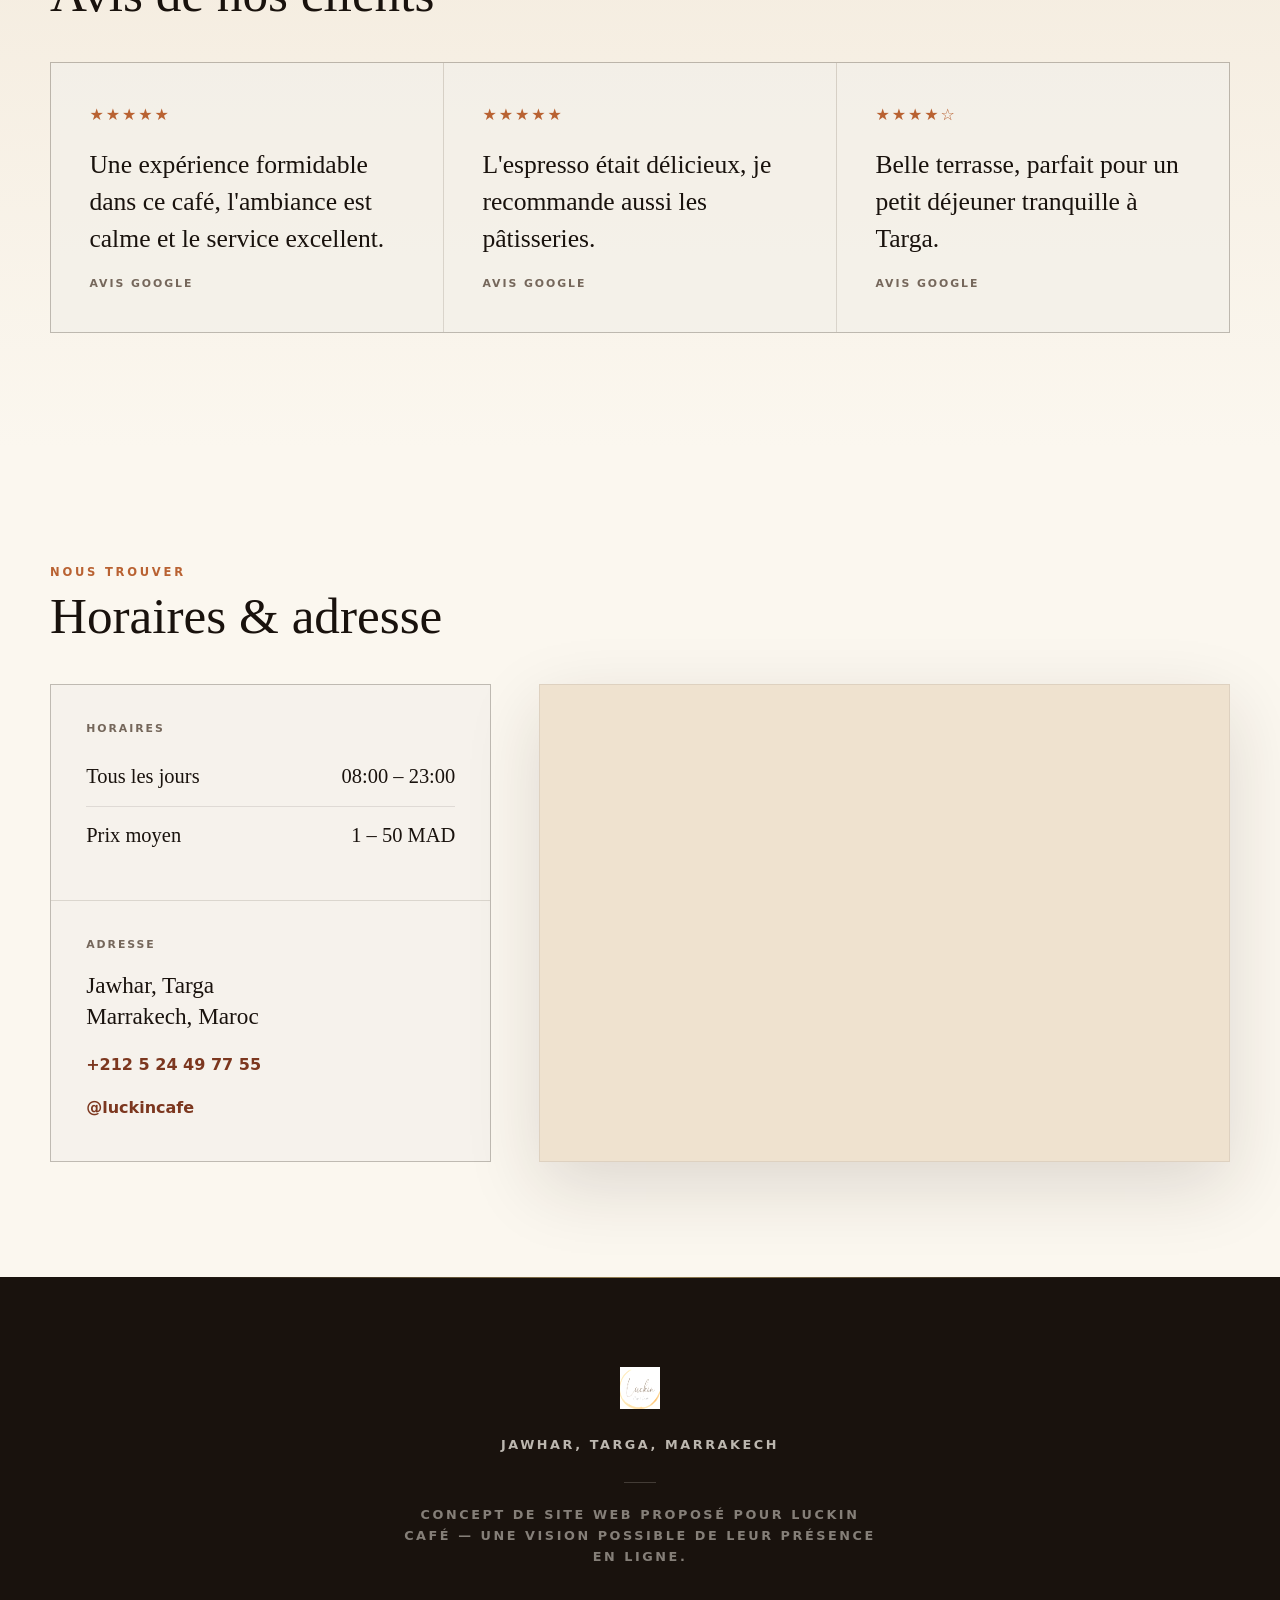
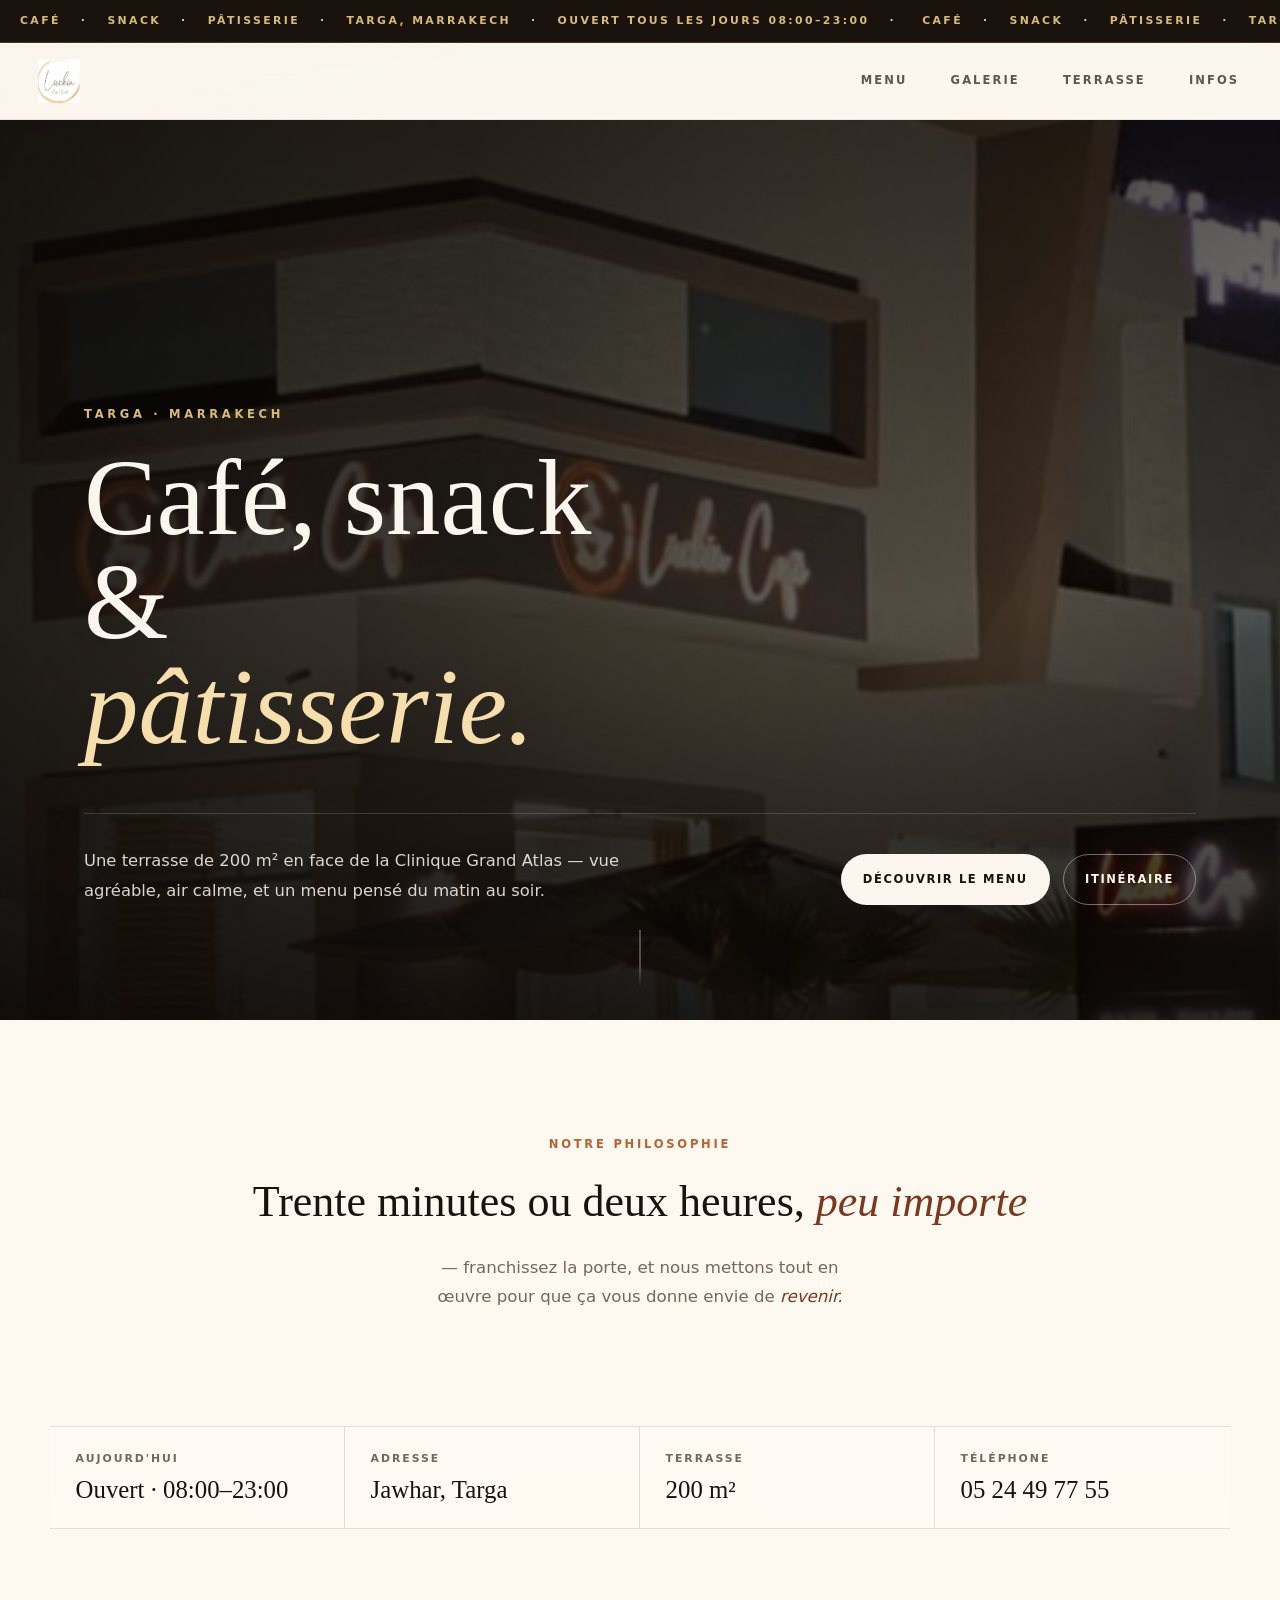
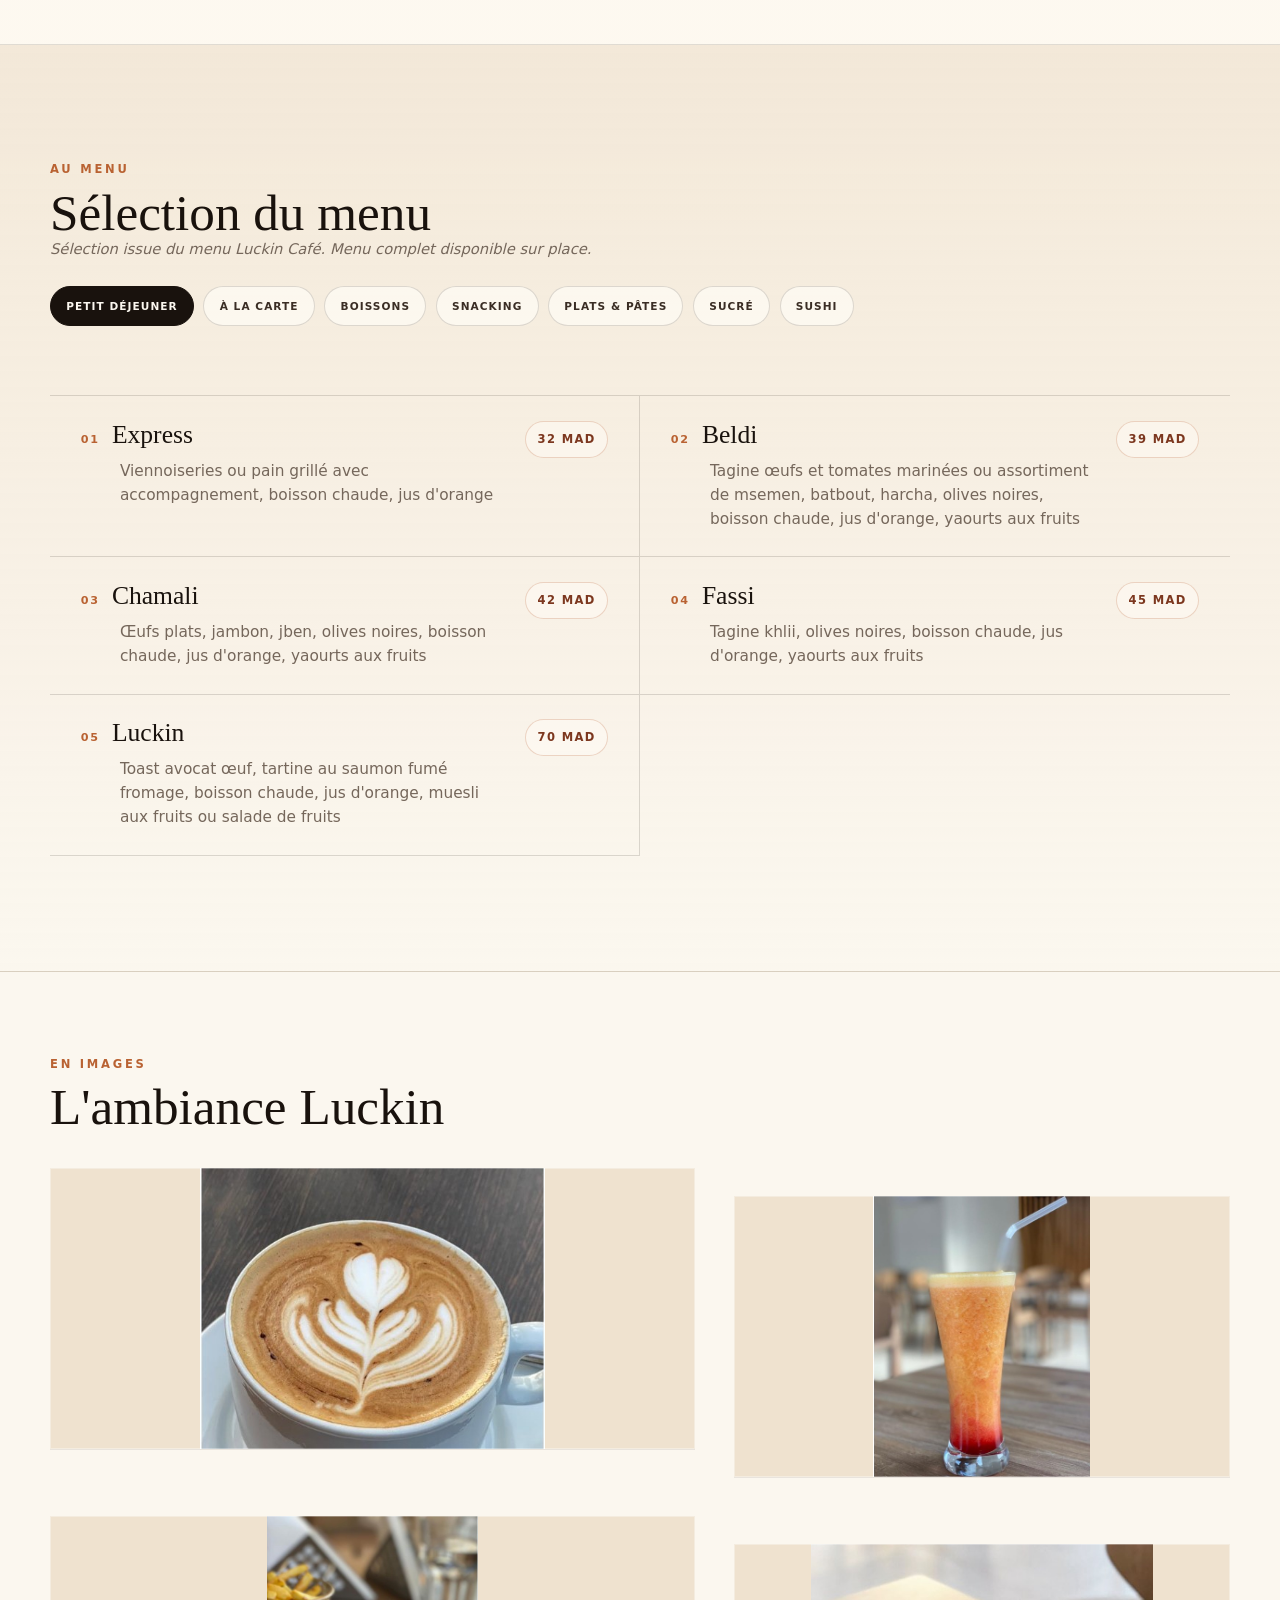
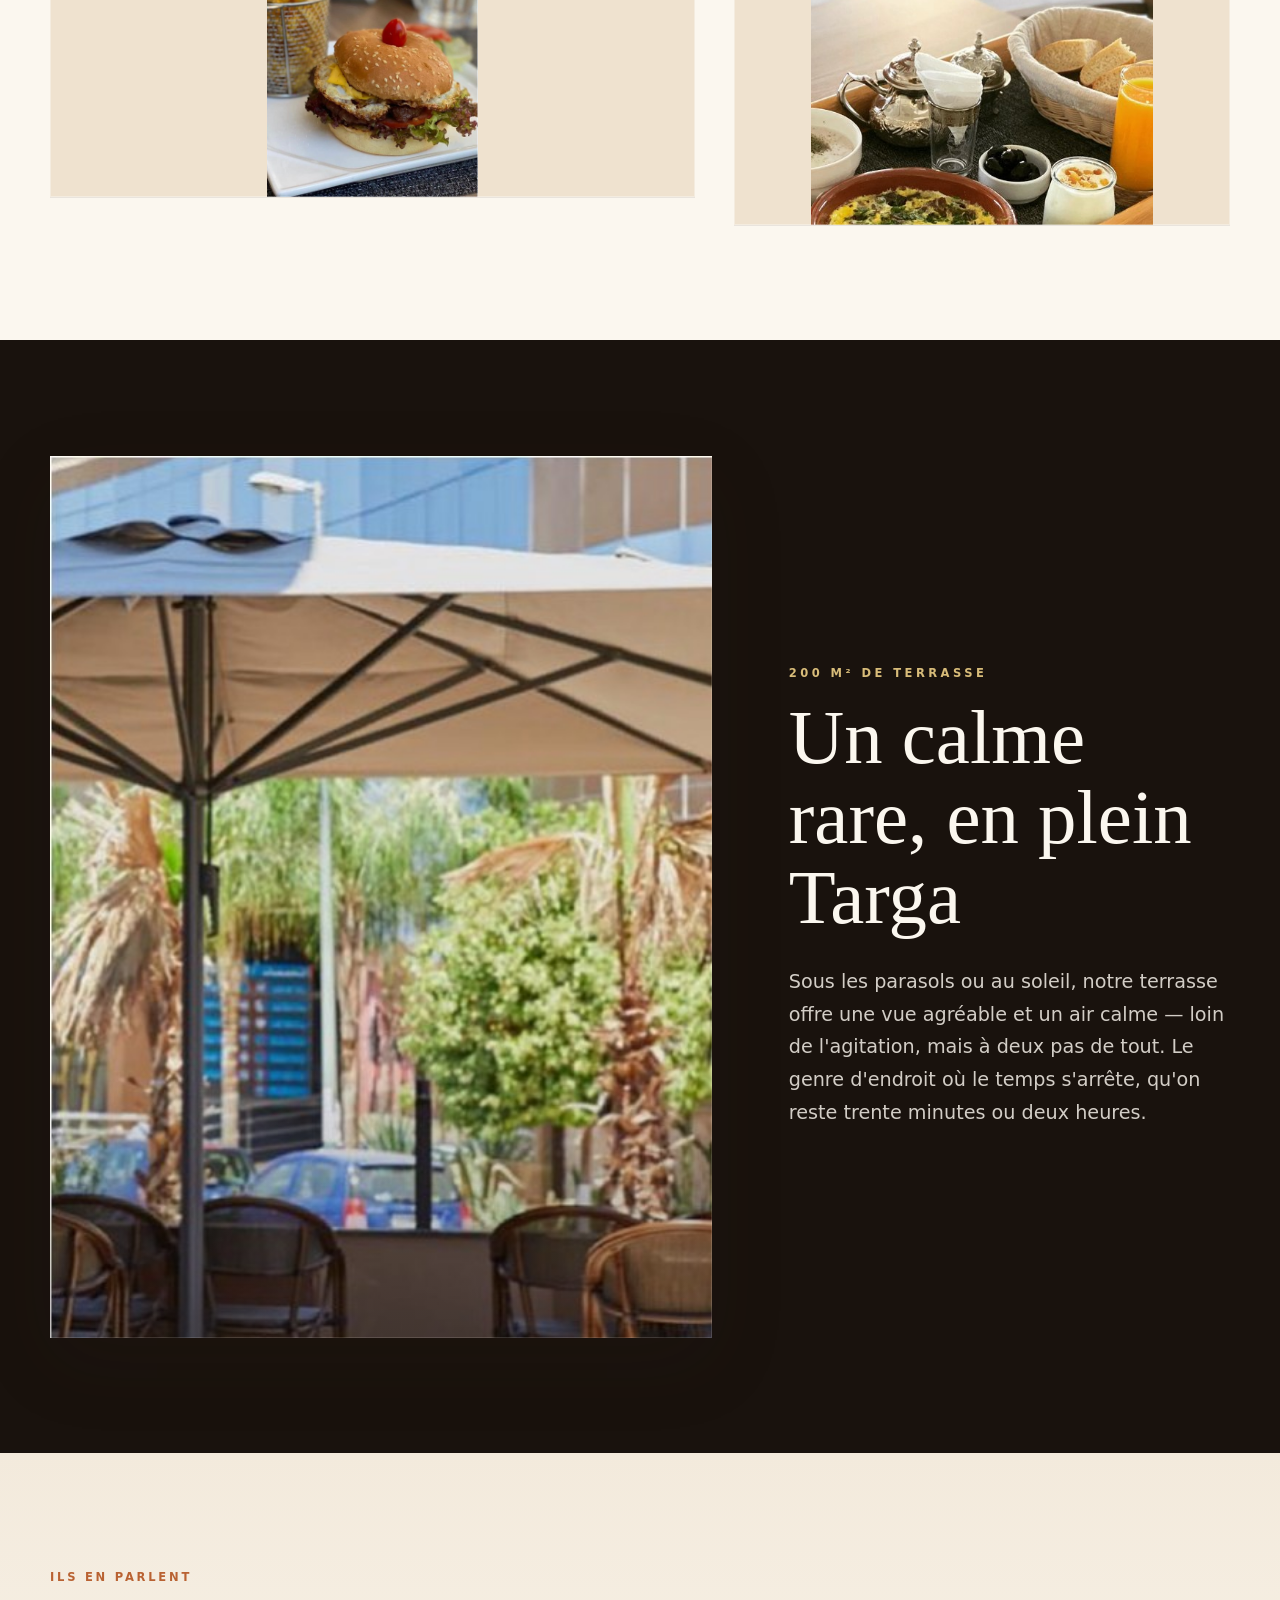
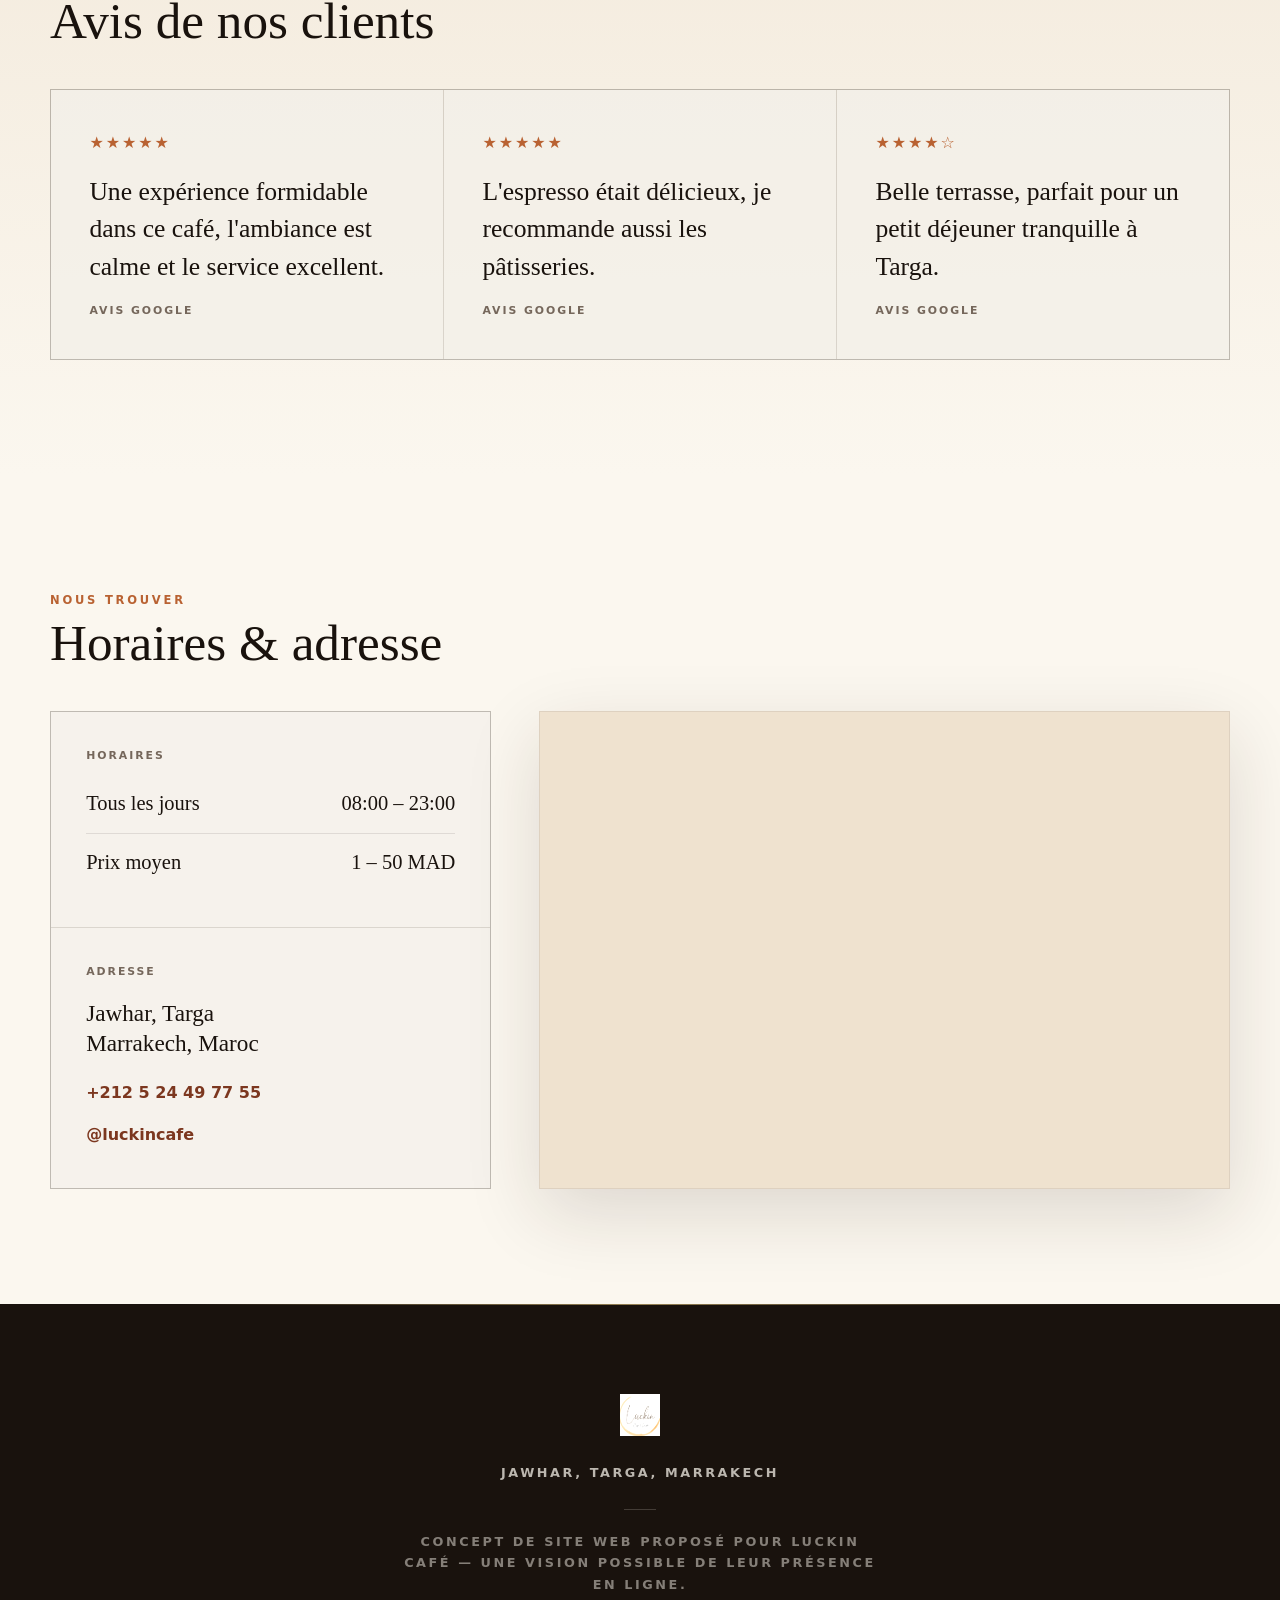
